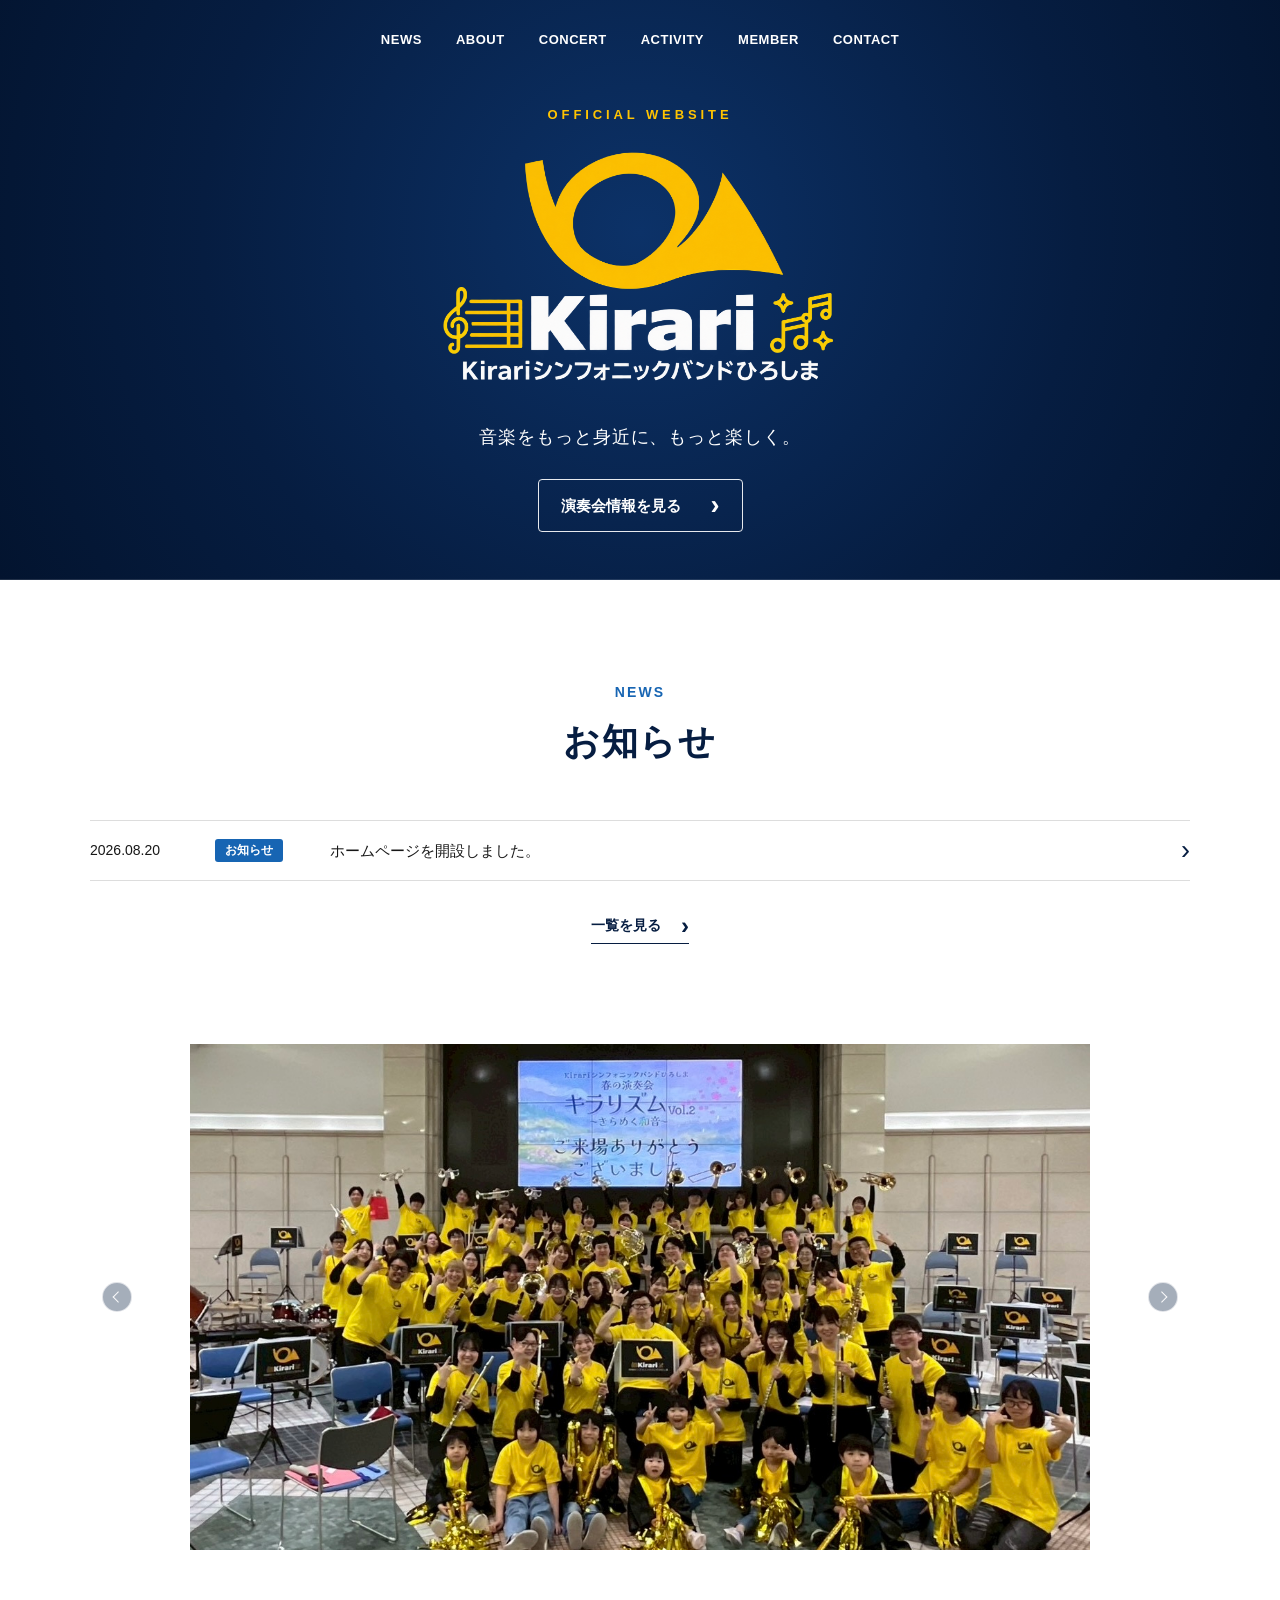
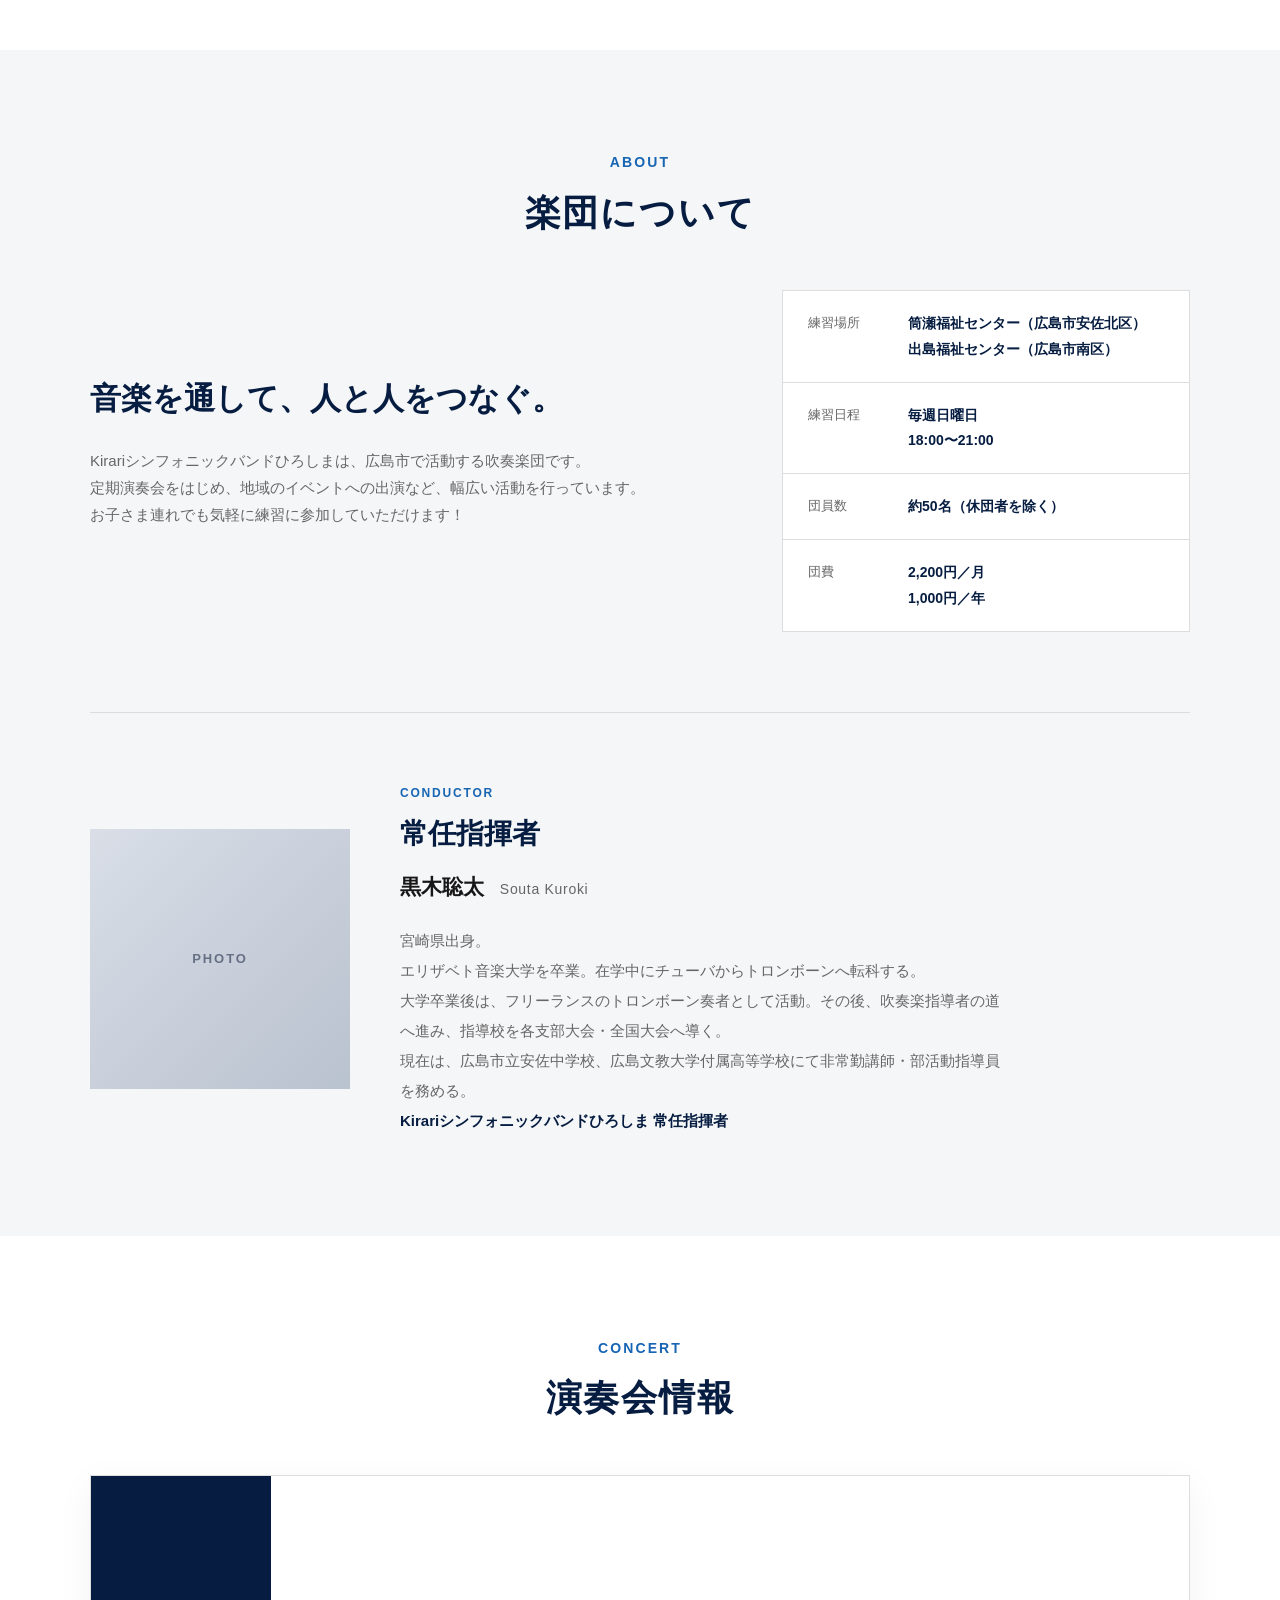
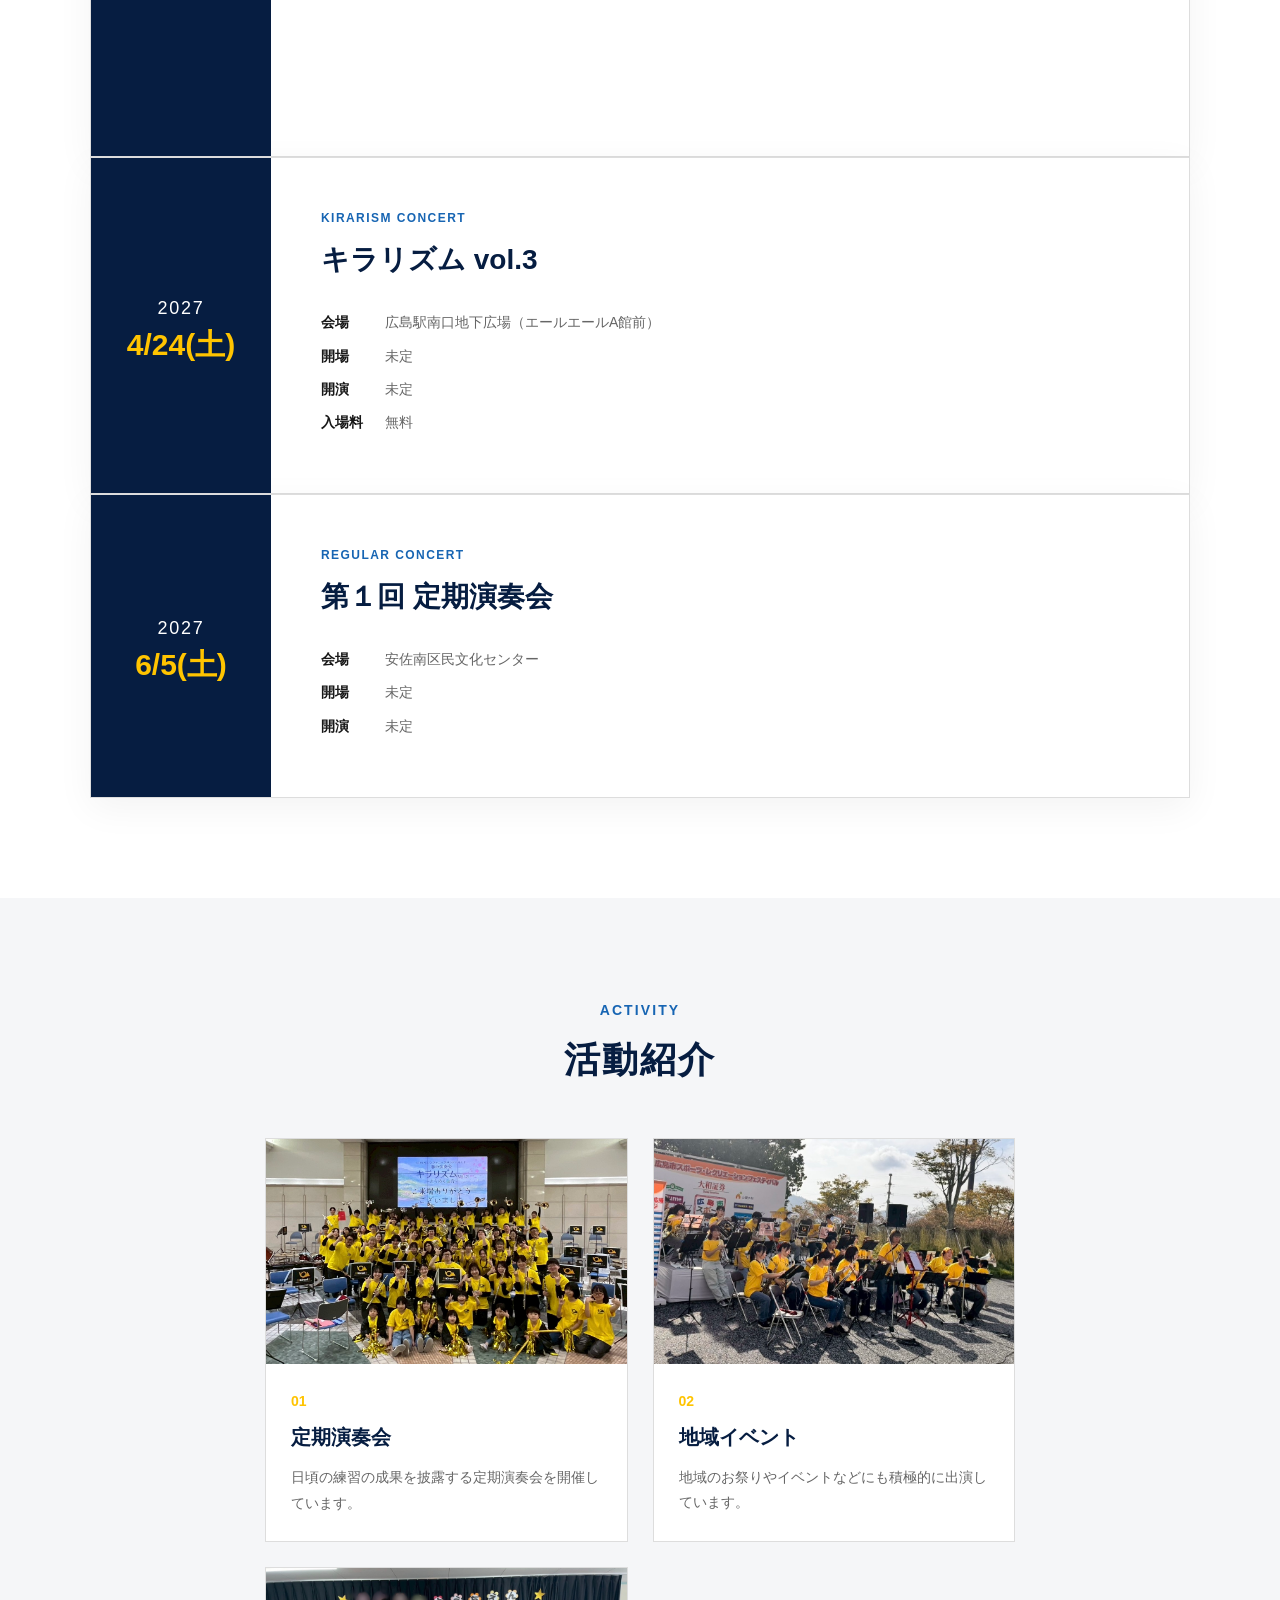
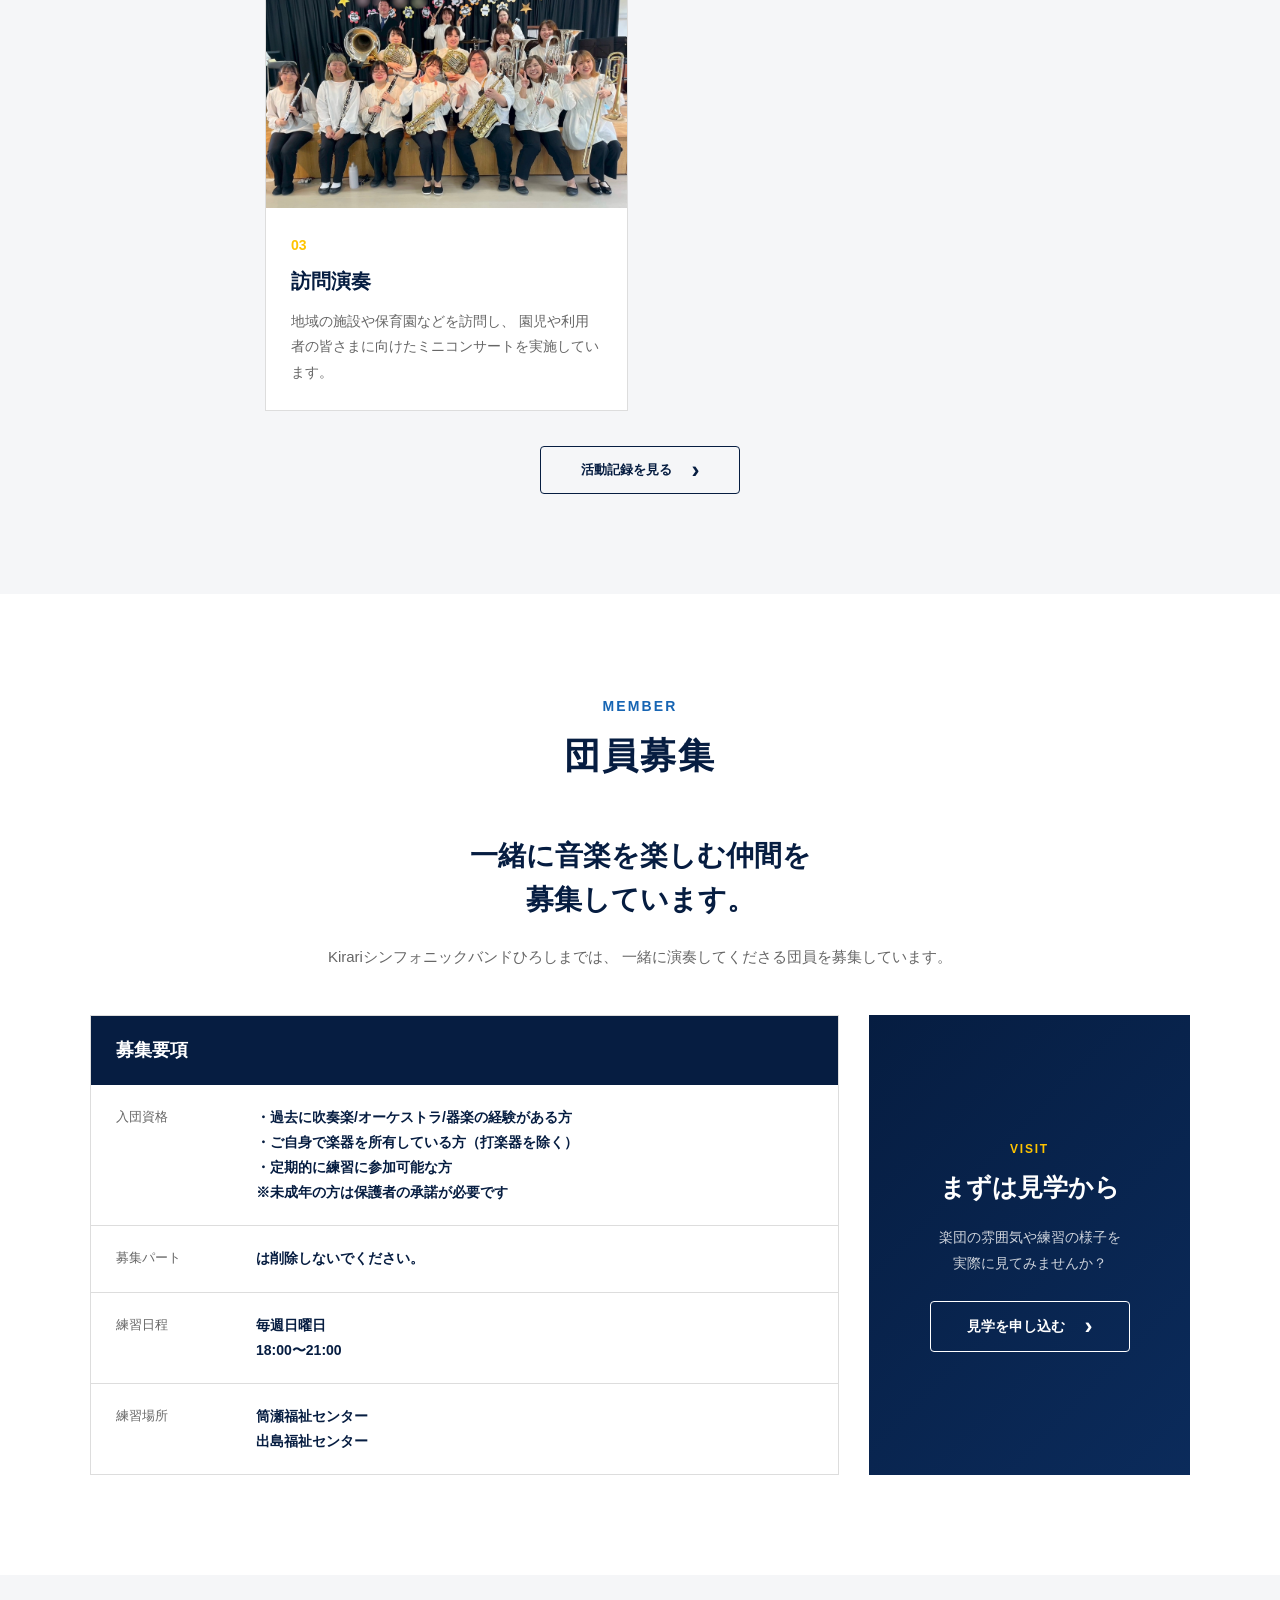
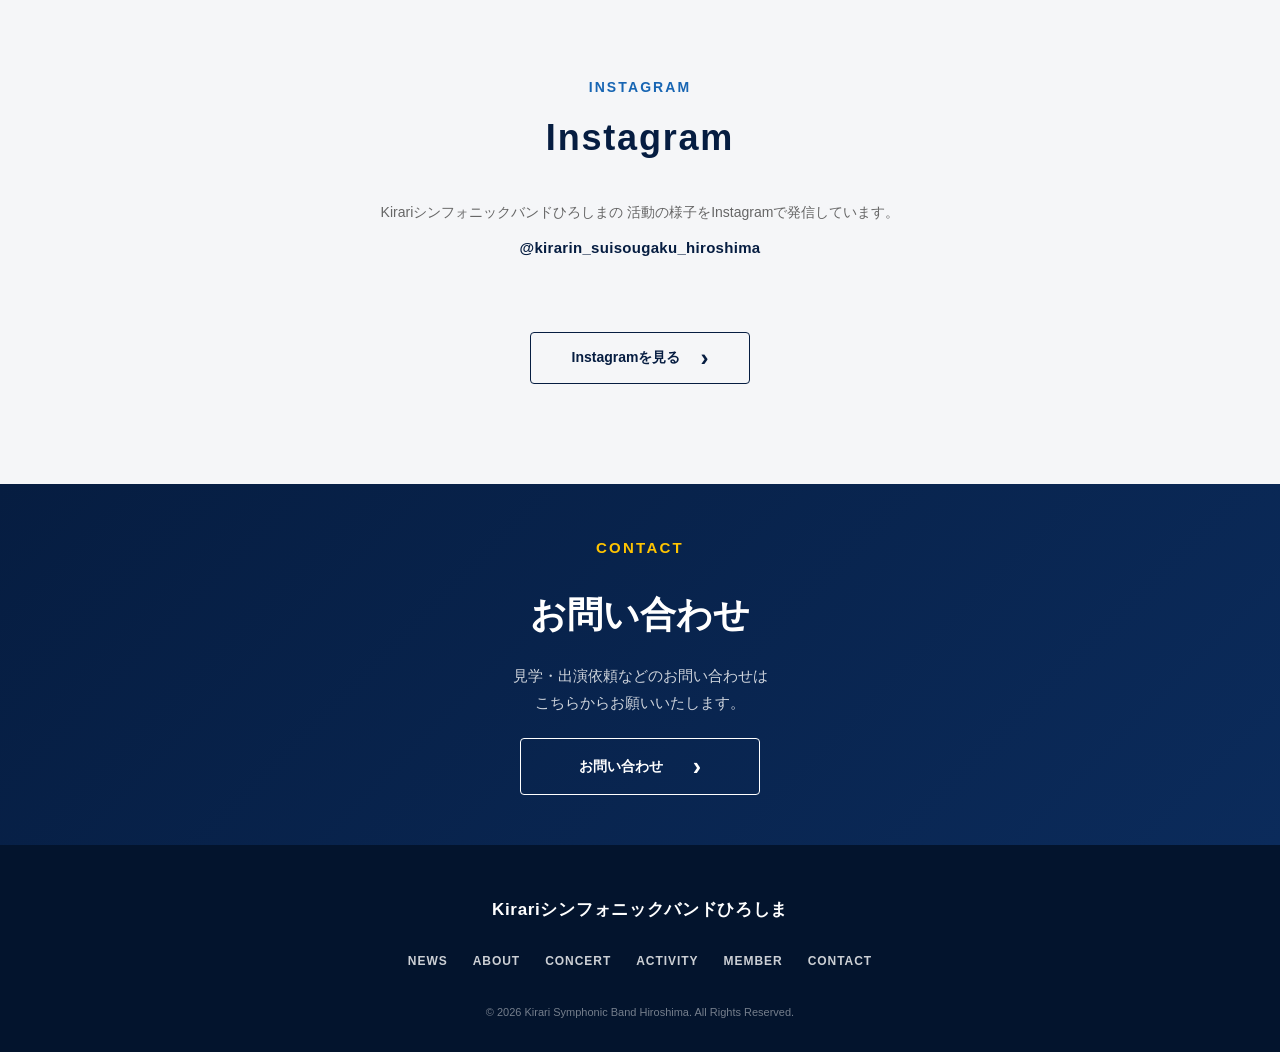
==== index.html @ 7a68dff9 "コメント対応" ====
<!DOCTYPE html>
<html lang="ja">

<head>
  <meta charset="UTF-8">
  <meta name="viewport" content="width=device-width, initial-scale=1.0">

  <meta name="description" content="Kirariシンフォニックバンドひろしまの公式ホームページ。演奏会情報、活動予定、団員募集などをご案内しています。">

  <meta name="keywords" content="Kirari,シンフォニックバンド,広島,吹奏楽,吹奏楽団">

  <title>Kirariシンフォニックバンドひろしま | Official Website</title>

  <link rel="stylesheet" href="css/common.css">
</head>

<body>

  <!-- ==================== HEADER ==================== -->

  <header class="site-header top-header">

    <div class="container header-inner">

      <a class="site-name" href="index.html">
        <img src="images/ui/kirari_logo_header.png" alt="Kirariシンフォニックバンドひろしま">
      </a>

      <button class="menu-button" aria-label="メニューを開く" aria-expanded="false" type="button">
        <span></span>
        <span></span>
        <span></span>
      </button>

      <nav class="global-nav">

        <a href="#news">NEWS</a>
        <a href="#about">ABOUT</a>
        <a href="#concert">CONCERT</a>
        <a href="#activity">ACTIVITY</a>
        <a href="#member">MEMBER</a>
        <a href="#contact">CONTACT</a>

      </nav>

    </div>

  </header>


  <main>

    <!-- ==================== HERO ==================== -->

    <section class="hero">

      <div class="hero-inner">

        <p class="hero-kicker">
          OFFICIAL WEBSITE
        </p>

        <h1 class="visually-hidden">
          Kirariシンフォニックバンドひろしま
        </h1>

        <img src="images/ui/kirari_logo_top.png" alt="Kirariシンフォニックバンドひろしま" class="hero-logo">

        <p class="hero-copy">
          音楽をもっと身近に、もっと楽しく。
        </p>

        <a class="hero-button" href="#concert">

          <span>
            演奏会情報を見る
          </span>

          <span class="arrow">
            ›
          </span>

        </a>

      </div>

    </section>


    <!-- ==================== NEWS ==================== -->

    <section id="news" class="section news-section">

      <div class="container">

        <div class="section-heading">

          <p class="eyebrow">
            NEWS
          </p>

          <h2>
            お知らせ
          </h2>

        </div>


        <div id="news-list" class="news-list">
          <!-- /news/ 内のファイルをJavaScriptで読み込みます -->
        </div>


        <div class="more-link-wrapper">

          <a href="news/index.html" class="more-link">

            一覧を見る

            <span>
              ›
            </span>

          </a>

        </div>

      </div>

    </section>


    <!-- ==================== SLIDESHOW ==================== -->

    <div class="slideshow" id="slideshow">

      <div class="container">

        <div class="slideshow-container">

          <button type="button" class="slideshow-button slideshow-prev" aria-label="前の写真">
            ‹
          </button>


          <div class="slideshow-image-wrapper">

            <img id="slideshow-image" src="" alt="Kirariシンフォニックバンドひろしまの活動写真">

            <div id="slideshow-placeholder" class="slideshow-placeholder">
              PHOTO
            </div>

          </div>


          <button type="button" class="slideshow-button slideshow-next" aria-label="次の写真">
            ›
          </button>

        </div>

      </div>

    </div>


    <!-- ==================== ABOUT ==================== -->

    <section id="about" class="section about-section">

      <div class="container">

        <div class="section-heading">

          <p class="eyebrow">
            ABOUT
          </p>

          <h2>
            楽団について
          </h2>

        </div>


        <div class="about-grid">

          <div class="about-text">

            <h3>
              音楽を通して、人と人をつなぐ。
            </h3>

            <p>
              Kirariシンフォニックバンドひろしまは、広島市で活動する吹奏楽団です。<br>
              定期演奏会をはじめ、地域のイベントへの出演など、幅広い活動を行っています。<br>
              お子さま連れでも気軽に練習に参加していただけます！
            </p>

          </div>


          <div class="about-info">

            <div class="info-row">

              <span>
                練習場所
              </span>

              <strong>
                筒瀬福祉センター（広島市安佐北区）<br>
                出島福祉センター（広島市南区）
              </strong>

            </div>


            <div class="info-row">

              <span>
                練習日程
              </span>

              <strong>
                毎週日曜日<br>
                18:00〜21:00
              </strong>

            </div>


            <div class="info-row">

              <span>
                団員数
              </span>

              <strong>
                約50名（休団者を除く）
              </strong>

            </div>


            <div class="info-row">

              <span>
                団費
              </span>

              <strong>
                2,200円／月<br>
                1,000円／年
              </strong>

            </div>

          </div>

        </div>


        <!-- ==================== CONDUCTOR ==================== -->

        <div class="conductor">

          <div class="conductor-photo">

            <!--
              今後、ここに常任指揮者の写真を入れる場合：

              <img src="images/ui/conductor.jpg" alt="常任指揮者 ○○○○">
            -->

            <span>
              PHOTO
            </span>

          </div>


          <div class="conductor-content">

            <p class="conductor-label">
              CONDUCTOR
            </p>

            <h3>
              常任指揮者
            </h3>

            <h4>
              黒木聡太
              <span class="conductor-name-en">Souta Kuroki</span>
            </h4>

            <p>
              宮崎県出身。<br>
              エリザベト音楽大学を卒業。在学中にチューバからトロンボーンへ転科する。<br>
              大学卒業後は、フリーランスのトロンボーン奏者として活動。その後、吹奏楽指導者の道へ進み、指導校を各支部大会・全国大会へ導く。<br>
              現在は、広島市立安佐中学校、広島文教大学付属高等学校にて非常勤講師・部活動指導員を務める。<br>
              <strong>Kirariシンフォニックバンドひろしま 常任指揮者</strong>
            </p>

          </div>

        </div>

      </div>

    </section>


    <!-- ==================== CONCERT ==================== -->

    <section id="concert" class="section concert-section">

      <div class="container">

        <div class="section-heading">

          <p class="eyebrow">
            CONCERT
          </p>

          <h2>
            演奏会情報
          </h2>

        </div>

        <!-- 演奏会情報をJavaScriptで表示 -->
        <div id="concert-list"></div>

      </div>

    </section>


    <!-- ==================== ACTIVITY ==================== -->

    <section id="activity" class="section activity-section">

      <div class="container">

        <div class="section-heading">

          <p class="eyebrow">
            ACTIVITY
          </p>

          <h2>
            活動紹介
          </h2>

        </div>


        <div class="activity-grid">

          <article class="activity-card">

            <div class="activity-image">
              <img src="images/ui/regular_concert.jpg" alt="定期演奏会">
            </div>

            <div class="activity-content">

              <p class="activity-number">
                01
              </p>

              <h3>
                定期演奏会
              </h3>

              <p>
                日頃の練習の成果を披露する定期演奏会を開催しています。
              </p>

            </div>

          </article>


          <article class="activity-card">

            <div class="activity-image">
              <img src="images/ui/event.jpg" alt="地域イベント">
            </div>

            <div class="activity-content">

              <p class="activity-number">
                02
              </p>

              <h3>
                地域イベント
              </h3>

              <p>
                地域のお祭りやイベントなどにも積極的に出演しています。
              </p>

            </div>

          </article>


          <article class="activity-card">

            <div class="activity-image">
              <img src="images/ui/outreach_concert.jpg" alt="訪問演奏">
            </div>

            <div class="activity-content">

              <p class="activity-number">
                03
              </p>

              <h3>
                訪問演奏
              </h3>

              <p>
                地域の施設や保育園などを訪問し、
                園児や利用者の皆さまに向けたミニコンサートを実施しています。
              </p>

            </div>

          </article>

        </div>


        <div class="activity-more">

          <a href="activity/index.html" class="activity-button">
            活動記録を見る
            <span>›</span>
          </a>

        </div>

      </div>

    </section>


    <!-- ==================== MEMBER ==================== -->

    <section id="member" class="section member-section">

      <div class="container">

        <div class="section-heading">

          <p class="eyebrow">
            MEMBER
          </p>

          <h2>
            団員募集
          </h2>

        </div>


        <div class="member-intro">

          <h3>
            一緒に音楽を楽しむ仲間を<br>
            募集しています。
          </h3>

          <p>
            Kirariシンフォニックバンドひろしまでは、
            一緒に演奏してくださる団員を募集しています。
          </p>

        </div>


        <div class="member-grid">

          <div class="member-box">

            <h3>
              募集要項
            </h3>

            <div class="member-info-list">

              <div class="member-info-row">

                <span>
                  入団資格
                </span>

                <strong>
                  ・過去に吹奏楽/オーケストラ/器楽の経験がある方<br>
                  ・ご自身で楽器を所有している方（打楽器を除く）<br>
                  ・定期的に練習に参加可能な方<br>
                  ※未成年の方は保護者の承諾が必要です
                </strong>

              </div>


              <div class="member-info-row">

                <span>
                  募集パート
                </span>

                <strong id="member-parts">読み込み中・・・</strong>

              </div>


              <div class="member-info-row">

                <span>
                  練習日程
                </span>

                <strong>
                  毎週日曜日<br>
                  18:00〜21:00
                </strong>

              </div>


              <div class="member-info-row">

                <span>
                  練習場所
                </span>

                <strong>
                  筒瀬福祉センター<br>
                  出島福祉センター
                </strong>

              </div>

            </div>

          </div>


          <div class="member-visit">

            <p class="member-visit-label">
              VISIT
            </p>

            <h3>
              まずは見学から
            </h3>

            <p>
              楽団の雰囲気や練習の様子を<br>
              実際に見てみませんか？
            </p>

            <a href="https://docs.google.com/forms/d/e/1FAIpQLSeltY_AqlP8TlCWf9w2bvAyV-JpzHi0uaeZAroylUFgQzdvUA/viewform"
              class="member-button" target="_blank" rel="noopener noreferrer">
              見学を申し込む
              <span>›</span>
            </a>

          </div>

        </div>

      </div>

    </section>


    <!-- ==================== INSTAGRAM ==================== -->

    <section id="instagram" class="section instagram-section">

      <div class="container">

        <div class="section-heading">

          <p class="eyebrow">
            INSTAGRAM
          </p>

          <h2>
            Instagram
          </h2>

        </div>


        <div class="instagram-intro">

          <p>
            Kirariシンフォニックバンドひろしまの<br class="instagram-mobile-br">
            活動の様子をInstagramで発信しています。
          </p>

          <a href="https://www.instagram.com/kirarin_suisougaku_hiroshima/" class="instagram-account" target="_blank"
            rel="noopener noreferrer">
            @kirarin_suisougaku_hiroshima
          </a>

        </div>


        <div class="instagram-grid">

          <a href="https://www.instagram.com/kirarin_suisougaku_hiroshima/" class="instagram-item" target="_blank"
            rel="noopener noreferrer">
            <img src="images/instagram/instagram1.jpg" alt="Instagram投稿" loading="lazy">
          </a>


          <a href="https://www.instagram.com/kirarin_suisougaku_hiroshima/" class="instagram-item" target="_blank"
            rel="noopener noreferrer">
            <img src="images/instagram/instagram2.jpg" alt="Instagram投稿" loading="lazy">
          </a>


          <a href="https://www.instagram.com/kirarin_suisougaku_hiroshima/" class="instagram-item" target="_blank"
            rel="noopener noreferrer">
            <img src="images/instagram/instagram3.jpg" alt="Instagram投稿" loading="lazy">
          </a>


          <a href="https://www.instagram.com/kirarin_suisougaku_hiroshima/" class="instagram-item" target="_blank"
            rel="noopener noreferrer">
            <img src="images/instagram/instagram4.jpg" alt="Instagram投稿" loading="lazy">
          </a>


          <a href="https://www.instagram.com/kirarin_suisougaku_hiroshima/" class="instagram-item" target="_blank"
            rel="noopener noreferrer">
            <img src="images/instagram/instagram5.jpg" alt="Instagram投稿" loading="lazy">
          </a>


          <a href="https://www.instagram.com/kirarin_suisougaku_hiroshima/" class="instagram-item" target="_blank"
            rel="noopener noreferrer">
            <img src="images/instagram/instagram6.jpg" alt="Instagram投稿" loading="lazy">
          </a>

        </div>


        <div class="instagram-more">

          <a href="https://www.instagram.com/kirarin_suisougaku_hiroshima/" class="instagram-button" target="_blank"
            rel="noopener noreferrer">
            Instagramを見る
            <span>›</span>
          </a>

        </div>

      </div>

    </section>


    <!-- ==================== CONTACT ==================== -->

    <section id="contact" class="contact-section">

      <div class="container contact-inner">

        <p class="eyebrow">
          CONTACT
        </p>

        <h2>
          お問い合わせ
        </h2>

        <p>
          見学・出演依頼などのお問い合わせは<br>
          こちらからお願いいたします。
        </p>

        <a class="contact-button" href="mailto:kirari.symphonicband@gmail.com">
          お問い合わせ

          <span>
            ›
          </span>

        </a>

      </div>

    </section>

  </main>


  <!-- ==================== FOOTER ==================== -->

  <footer class="site-footer">

    <div class="container footer-inner">

      <div class="footer-logo">
        Kirariシンフォニックバンドひろしま
      </div>

      <div class="footer-nav">

        <a href="#news">
          NEWS
        </a>

        <a href="#about">
          ABOUT
        </a>

        <a href="#concert">
          CONCERT
        </a>

        <a href="#activity">
          ACTIVITY
        </a>

        <a href="#member">
          MEMBER
        </a>

        <a href="#contact">
          CONTACT
        </a>

      </div>

      <p class="copyright">
        &copy; 2026 Kirari Symphonic Band Hiroshima.
        All Rights Reserved.
      </p>

    </div>

  </footer>


  <!-- ==================== JAVASCRIPT ==================== -->

  <script src="js/common.js"></script>

</body>

</html>
---- css/common.css ----
/* ==================================================
   Kirariシンフォニックバンドひろしま
   Common CSS
================================================== */


/* ==================================================
   VARIABLES
================================================== */

:root {
  --navy: #061d41;
  --navy-light: #0b2b5b;
  --blue: #1765b3;
  --gold: #ffc400;

  --text: #171717;
  --text-light: #666666;

  --white: #ffffff;
  --gray: #f5f6f8;
  --border: #dddddd;

  --max-width: 1100px;
}


/* ==================================================
   RESET
================================================== */

* {
  box-sizing: border-box;
}

html {
  scroll-behavior: smooth;
}

body {
  margin: 0;

  color: var(--text);
  background: var(--white);

  font-family:
    -apple-system,
    BlinkMacSystemFont,
    "Hiragino Kaku Gothic ProN",
    "Hiragino Sans",
    "Yu Gothic",
    YuGothic,
    "Noto Sans JP",
    sans-serif;

  line-height: 1.8;
}

img {
  max-width: 100%;
  height: auto;
}

a {
  color: inherit;
  text-decoration: none;
}

button {
  font-family: inherit;
}

.container {
  width: min(calc(100% - 80px), var(--max-width));

  margin: 0 auto;
}


/* ==================================================
   ACCESSIBILITY
================================================== */

.visually-hidden {
  position: absolute;

  width: 1px;
  height: 1px;

  padding: 0;
  margin: -1px;

  overflow: hidden;

  clip: rect(0, 0, 0, 0);

  white-space: nowrap;

  border: 0;
}


/* ==================================================
   HEADER
================================================== */

.site-header {
  position: absolute;

  top: 0;
  left: 0;

  width: 100%;

  z-index: 100;

  color: var(--white);
}

.header-inner {
  min-height: 80px;

  display: flex;
  align-items: center;
  justify-content: space-between;

  gap: 40px;
}

.site-name img {
  display: block;

  width: 150px;
  height: auto;
}

.global-nav {
  display: flex;

  align-items: center;

  gap: 34px;
}

.global-nav a {
  position: relative;

  font-size: 13px;
  font-weight: 700;

  letter-spacing: .04em;

  transition: opacity .2s ease;
}

.global-nav a::after {
  content: "";

  position: absolute;

  left: 0;
  bottom: -7px;

  width: 0;
  height: 2px;

  background: var(--gold);

  transition: width .2s ease;
}

.global-nav a:hover::after {
  width: 100%;
}

.global-nav a:hover {
  opacity: .9;
}


/* ==================================================
   MOBILE MENU BUTTON
================================================== */

.menu-button {
  display: none;

  width: 42px;
  height: 42px;

  padding: 8px;

  border: 0;

  background: transparent;

  cursor: pointer;
}

.menu-button span {
  display: block;

  width: 100%;
  height: 3px;

  margin: 5px 0;

  background: var(--white);

  border-radius: 10px;
}


/* ==================================================
   HERO
================================================== */

.hero {
  min-height: 580px;

  display: flex;

  align-items: center;
  justify-content: center;

  position: relative;

  overflow: hidden;

  color: var(--white);

  background:
    radial-gradient(
      circle at 50% 40%,
      #0c3268 0%,
      var(--navy) 60%,
      #03142f 100%
    );
}

.hero::after {
  content: "";

  position: absolute;

  left: 0;
  bottom: 0;

  width: 100%;
  height: 1px;

  background: rgba(255, 255, 255, .12);
}

.hero-inner {
  width: min(calc(100% - 40px), 900px);

  margin: 55px auto 0;

  text-align: center;

  position: relative;

  z-index: 1;
}

.hero-kicker {
  margin: 0 0 16px;

  color: var(--gold);

  font-size: 13px;
  font-weight: 800;

  letter-spacing: .3em;
}

.hero-logo {
  display: block;

  width: min(75vw, 450px);

  height: auto;

  margin: 0 auto 25px;
}

.hero-copy {
  margin: 0 0 25px;

  font-size: 18px;
  font-weight: 400;

  letter-spacing: .05em;
}

.hero-button {
  display: inline-flex;

  align-items: center;
  justify-content: center;

  gap: 30px;

  min-width: 200px;

  padding: 12px 22px;

  border: 1px solid rgba(255, 255, 255, .9);

  border-radius: 4px;

  color: var(--white);

  font-size: 15px;
  font-weight: 700;

  transition:
    background .25s ease,
    color .25s ease,
    border-color .25s ease;
}

.hero-button .arrow {
  font-size: 27px;

  line-height: 1;
}

.hero-button:hover {
  background: var(--white);

  color: var(--navy);
}


/* ==================================================
   SECTION
================================================== */

.section {
  padding: 100px 0;
}

.section-heading {
  margin-bottom: 45px;

  text-align: center;
}

.eyebrow {
  margin: 0 0 5px;

  color: var(--blue);

  font-size: 14px;
  font-weight: 800;

  letter-spacing: .15em;
}

.section-heading h2 {
  margin: 0;

  color: var(--navy);

  font-size: 36px;
  font-weight: 800;

  letter-spacing: .05em;
}


/* ==================================================
   NEWS
================================================== */

.news-section {
  background: var(--white);
}

.news-list {
  border-top: 1px solid var(--border);
}

.news-item {
  display: grid;

  grid-template-columns:
    105px 95px 1fr 30px;

  align-items: center;

  gap: 20px;

  min-height: 60px;

  border-bottom: 1px solid var(--border);

  transition: background .2s ease;
}

.news-item:hover {
  background: #f8fafc;
}

.news-item time {
  font-size: 14px;

  color: var(--text);
}

.news-category {
  display: inline-block;

  width: fit-content;

  padding: 2px 10px;

  background: var(--blue);

  border-radius: 3px;

  color: var(--white);

  font-size: 12px;
  font-weight: 700;

  line-height: 1.6;
}

.news-title {
  font-size: 15px;

  font-weight: 500;
}

.news-arrow {
  color: var(--navy);

  font-size: 27px;

  line-height: 1;

  text-align: right;
}

.more-link-wrapper {
  margin-top: 30px;

  text-align: center;
}

.more-link {
  display: inline-flex;

  align-items: center;

  gap: 20px;

  padding-bottom: 5px;

  border-bottom: 1px solid var(--navy);

  color: var(--navy);

  font-size: 14px;
  font-weight: 700;
}

.more-link span {
  font-size: 24px;

  line-height: 1;
}


/* ==================================================
   ABOUT
================================================== */

.about-section {
  background: var(--gray);
}

.about-grid {
  display: grid;

  grid-template-columns:
    1.2fr .8fr;

  gap: 80px;

  align-items: center;
}

.about-text h3 {
  margin: 0 0 25px;

  color: var(--navy);

  font-size: 31px;

  line-height: 1.5;
}

.about-text p {
  margin: 0 0 18px;

  color: var(--text-light);

  font-size: 15px;
}

.about-info {
  background: var(--white);

  border: 1px solid var(--border);
}

.info-row {
  display: grid;

  grid-template-columns: 100px 1fr;

  align-items: start;

  padding: 20px 25px;

  border-bottom: 1px solid var(--border);
}

.info-row:last-child {
  border-bottom: 0;
}

.info-row span {
  color: var(--text-light);

  font-size: 13px;
}

.info-row strong {
  color: var(--navy);

  font-size: 14px;

  line-height: 1.8;
}


/* ==================================================
   CONDUCTOR
================================================== */

.conductor {
  display: grid;

  grid-template-columns: 260px 1fr;

  gap: 50px;

  align-items: center;

  margin-top: 80px;

  padding-top: 70px;

  border-top: 1px solid var(--border);
}

.conductor-photo {
  aspect-ratio: 1 / 1;

  display: flex;

  align-items: center;
  justify-content: center;

  overflow: hidden;

  background:
    linear-gradient(
      135deg,
      #d9dee7,
      #b9c2cf
    );

  color: #667085;

  font-size: 13px;
  font-weight: 700;

  letter-spacing: .15em;
}

.conductor-photo img {
  width: 100%;
  height: 100%;

  object-fit: cover;
}

.conductor-content {
  max-width: 600px;
}

.conductor-label {
  margin: 0 0 5px;

  color: var(--blue);

  font-size: 12px;
  font-weight: 800;

  letter-spacing: .15em;
}

.conductor-content h3 {
  margin: 0 0 8px;

  color: var(--navy);

  font-size: 28px;
}

.conductor-content h4 {
  margin: 0 0 20px;

  color: var(--text);

  font-size: 21px;
}

.conductor-name-en {
  margin-left: 10px;

  color: var(--text-light);

  font-size: 14px;
  font-weight: 500;

  letter-spacing: .05em;
}

.conductor-content > p:last-child {
  margin: 0;

  color: var(--text-light);

  font-size: 15px;

  line-height: 2;
}

.conductor-content > p:last-child strong {
  color: var(--navy);

  font-weight: 700;
}


/* ==================================================
   CONCERT
================================================== */

.concert-section {
  background: var(--white);
}

.concert-card {
  display: grid;

  grid-template-columns: 180px 1fr;

  border: 1px solid var(--border);

  background: var(--white);

  box-shadow: 0 10px 35px rgba(0, 0, 0, .05);
}

.concert-date {
  display: flex;

  flex-direction: column;

  align-items: center;
  justify-content: center;

  min-height: 280px;

  background: var(--navy);

  color: var(--white);

  text-align: center;
}

.concert-date span {
  font-size: 18px;

  letter-spacing: .1em;
}

.concert-date strong {
  margin-top: 5px;

  color: var(--gold);

  font-size: 30px;

  line-height: 1;
}

.concert-content {
  padding: 50px;
}

.concert-label {
  margin: 0 0 5px;

  color: var(--blue);

  font-size: 12px;
  font-weight: 800;

  letter-spacing: .12em;
}

.concert-content h3 {
  margin: 0 0 25px;

  color: var(--navy);

  font-size: 28px;
}

.concert-details p {
  margin: 8px 0;

  color: var(--text-light);

  font-size: 14px;
}

.concert-details span {
  display: inline-block;

  width: 60px;

  color: var(--text);

  font-weight: 700;
}

.detail-space {
  margin-left: 30px;
}

.text-link {
  display: inline-flex;

  align-items: center;

  gap: 15px;

  margin-top: 20px;

  padding-bottom: 4px;

  border-bottom: 1px solid var(--navy);

  color: var(--navy);

  font-size: 14px;

  font-weight: 700;
}

.text-link span {
  font-size: 24px;
}


/* ==================================================
   ACTIVITY
================================================== */

.activity-section {
  background: var(--gray);
}

.activity-grid {
  display: grid;

  grid-template-columns:
    repeat(2, 1fr);

  gap: 25px;

  max-width: 750px;

  margin: 0 auto;
}

.activity-card {
  overflow: hidden;

  background: var(--white);

  border: 1px solid var(--border);
}

.activity-image {
  aspect-ratio: 16 / 10;

  display: flex;

  align-items: center;
  justify-content: center;

  background:
    linear-gradient(
      135deg,
      #d9dee7,
      #b9c2cf
    );

  color: #667085;

  font-size: 13px;
  font-weight: 700;

  letter-spacing: .15em;
}

.activity-content {
  padding: 25px;
}

.activity-number {
  margin: 0 0 5px;

  color: var(--gold);

  font-size: 14px;
  font-weight: 800;
}

.activity-content h3 {
  margin: 0 0 10px;

  color: var(--navy);

  font-size: 20px;
}

.activity-content p:last-child {
  margin: 0;

  color: var(--text-light);

  font-size: 14px;
}


/* ==================================================
   MEMBER
================================================== */

.member-section {
  background: var(--white);
}

.member-intro {
  max-width: 700px;

  margin: 0 auto 45px;

  text-align: center;
}

.member-intro h3 {
  margin: 0 0 20px;

  color: var(--navy);

  font-size: 28px;

  line-height: 1.6;
}

.member-intro p {
  margin: 0;

  color: var(--text-light);

  font-size: 15px;
}

.member-grid {
  display: grid;

  grid-template-columns:
    1.4fr .6fr;

  gap: 30px;

  align-items: stretch;
}

.member-box {
  border: 1px solid var(--border);

  background: var(--white);
}

.member-box > h3 {
  margin: 0;

  padding: 18px 25px;

  background: var(--navy);

  color: var(--white);

  font-size: 18px;
}

.member-info-row {
  display: grid;

  grid-template-columns: 120px 1fr;

  align-items: start;

  gap: 20px;

  padding: 20px 25px;

  border-bottom: 1px solid var(--border);
}

.member-info-row:last-child {
  border-bottom: 0;
}

.member-info-row span {
  color: var(--text-light);

  font-size: 13px;
}

.member-info-row strong {
  color: var(--navy);

  font-size: 14px;

  line-height: 1.8;
}

.member-visit {
  display: flex;

  flex-direction: column;

  align-items: center;
  justify-content: center;

  padding: 40px 30px;

  background:
    linear-gradient(
      135deg,
      var(--navy),
      var(--navy-light)
    );

  color: var(--white);

  text-align: center;
}

.member-visit-label {
  margin: 0 0 5px;

  color: var(--gold);

  font-size: 12px;
  font-weight: 800;

  letter-spacing: .15em;
}

.member-visit h3 {
  margin: 0 0 15px;

  font-size: 25px;
}

.member-visit > p:not(.member-visit-label) {
  margin: 0 0 25px;

  color: rgba(255, 255, 255, .8);

  font-size: 14px;
}

.member-button {
  display: inline-flex;

  align-items: center;
  justify-content: center;

  gap: 20px;

  min-width: 200px;

  padding: 12px 20px;

  border: 1px solid var(--white);

  border-radius: 4px;

  color: var(--white);

  font-size: 14px;
  font-weight: 700;

  transition:
    background .25s ease,
    color .25s ease;
}

.member-button span {
  font-size: 24px;

  line-height: 1;
}

.member-button:hover {
  background: var(--white);

  color: var(--navy);
}


/* ==================================================
   CONTACT
================================================== */

.contact-section {
  padding: 50px 0;

  background:
    linear-gradient(
      135deg,
      var(--navy),
      var(--navy-light)
    );

  color: var(--white);

  text-align: center;
}

.contact-inner .eyebrow {
  color: var(--gold);
}

.contact-inner h2 {
  margin: 0 0 15px;

  font-size: 36px;
}

.contact-inner > p {
  margin: 0 0 22px;

  color: rgba(255, 255, 255, .8);

  font-size: 15px;
}

.contact-button {
  display: inline-flex;

  align-items: center;
  justify-content: center;

  gap: 30px;

  min-width: 240px;

  padding: 5px 25px;

  border: 1px solid var(--white);

  border-radius: 4px;

  color: var(--white);

  font-size: 14px;
  font-weight: 700;

  transition:
    background .25s ease,
    color .25s ease;
}

.contact-button span {
  font-size: 25px;
}

.contact-button:hover {
  background: var(--white);

  color: var(--navy);
}


/* ==================================================
   FOOTER
================================================== */

.site-footer {
  padding: 50px 0 30px;

  background: #03142d;

  color: var(--white);
}

.footer-inner {
  text-align: center;
}

.footer-logo {
  margin-bottom: 25px;

  font-size: 17px;
  font-weight: 700;

  letter-spacing: .04em;
}

.footer-nav {
  display: flex;

  justify-content: center;

  gap: 25px;

  margin-bottom: 30px;
}

.footer-nav a {
  font-size: 12px;

  font-weight: 700;

  letter-spacing: .08em;

  opacity: .8;
}

.footer-nav a:hover {
  opacity: 1;
}

.copyright {
  margin: 0;

  color: rgba(255, 255, 255, .45);

  font-size: 11px;
}


/* ==================================================
   TABLET
================================================== */

@media (max-width: 900px) {

  .container {
    width: min(calc(100% - 50px), var(--max-width));
  }

  .global-nav {
    gap: 18px;
  }

  .about-grid {
    gap: 40px;
  }

  .member-grid {
    grid-template-columns: 1fr;
  }

}


/* ==================================================
   MOBILE
================================================== */

@media (max-width: 700px) {

  .container {
    width: calc(100% - 32px);
  }


  /* ====================
     HEADER
  ==================== */

  .header-inner {
    min-height: 65px;
  }

  /*
    スマホヘッダーのロゴ
    90px → 150pxに変更
  */

  .site-name {
    display: block;

    width: 150px;

    max-width: 150px;
  }

  .site-name img {
    display: block;

    width: 150px;

    height: auto;
  }

  .menu-button {
    display: block;
  }

  .global-nav {
    position: absolute;

    top: 65px;

    left: 0;

    width: 100%;

    display: none;

    flex-direction: column;

    gap: 0;

    padding: 10px 20px 20px;

    background: var(--navy);

    border-top: 1px solid rgba(255, 255, 255, .15);
  }

  .global-nav.is-open {
    display: flex;
  }

  .global-nav a {
    padding: 13px 0;

    border-bottom: 1px solid rgba(255, 255, 255, .12);

    font-size: 13px;
  }


  /*
    TOPページはロゴがないため
    ☰を右端に配置
  */

  .top-header .header-inner {
    justify-content: flex-end;
  }


  /* ====================
     HERO
  ==================== */

  .hero {
    min-height: 350px;
  }

  .hero-inner {
    width: calc(100% - 32px);

    margin-top: 0px;
  }

  .hero-kicker {
    margin-bottom: 8px;

    font-size: 9px;

    letter-spacing: .25em;
  }

  .hero-logo {
    width: min(74vw, 280px);

    margin-bottom: 14px;
  }

  .hero-copy {
    margin: 0 0 15px;

    font-size: 13px;

    letter-spacing: .03em;
  }

  .hero-button {
    min-width: 150px;

    padding: 9px 5px;

    gap: 18px;

    font-size: 12px;
  }

  .hero-button .arrow {
    font-size: 23px;
  }


  /* ====================
     SECTION
  ==================== */

  .section {
    padding: 70px 0;
  }

  .section-heading {
    margin-bottom: 32px;
  }

  .section-heading h2 {
    font-size: 28px;
  }

  .eyebrow {
    font-size: 12px;
  }


  /* ====================
     NEWS
  ==================== */

  .news-item {
    grid-template-columns:
      90px 75px 1fr 20px;

    gap: 8px;

    min-height: 65px;
  }

  .news-item time {
    font-size: 11px;
  }

  .news-category {
    padding: 2px 6px;

    font-size: 10px;
  }

  .news-title {
    font-size: 12px;
  }

  .news-arrow {
    font-size: 20px;
  }


  /* ====================
     ABOUT
  ==================== */

  .about-grid {
    grid-template-columns: 1fr;

    gap: 35px;
  }

  .about-text h3 {
    font-size: 25px;
  }

  .info-row {
    grid-template-columns: 90px 1fr;

    padding: 17px 18px;
  }

  .info-row span {
    font-size: 12px;
  }

  .info-row strong {
    font-size: 13px;

    line-height: 1.7;
  }


  /* ====================
     CONDUCTOR
  ==================== */

  .conductor {
    grid-template-columns: 1fr;

    gap: 25px;

    margin-top: 55px;

    padding-top: 50px;
  }

  .conductor-photo {
    width: min(65vw, 250px);

    margin: 0 auto;
  }

  .conductor-content {
    text-align: center;
  }

  .conductor-content h3 {
    font-size: 24px;
  }

  .conductor-content h4 {
    font-size: 19px;
  }

  .conductor-name-en {
    display: block;

    margin: 3px 0 0;

    font-size: 13px;
  }

  .conductor-content > p:last-child {
    font-size: 13px;

    line-height: 1.9;

    text-align: left;
  }


  /* ====================
     CONCERT
  ==================== */

  .concert-card {
    grid-template-columns: 1fr;
  }

  .concert-date {
    min-height: 110px;
  }

  .concert-date strong {
    font-size: 30px;
  }

  .concert-content {
    padding: 30px 25px;
  }

  .concert-content h3 {
    font-size: 23px;
  }


  /* ====================
     ACTIVITY
  ==================== */

  .activity-grid {
    grid-template-columns: 1fr;

    gap: 20px;

    max-width: none;
  }


  /* ====================
     MEMBER
  ==================== */

  .member-intro {
    margin-bottom: 30px;
  }

  .member-intro h3 {
    font-size: 23px;
  }

  .member-intro p {
    font-size: 13px;
  }

  .member-grid {
    grid-template-columns: 1fr;

    gap: 20px;
  }

  .member-info-row {
    grid-template-columns: 90px 1fr;

    gap: 12px;

    padding: 17px 18px;
  }

  .member-info-row span {
    font-size: 12px;
  }

  .member-info-row strong {
    font-size: 13px;

    line-height: 1.7;
  }

  .member-box > h3 {
    padding: 15px 18px;

    font-size: 17px;
  }

  .member-visit {
    padding: 35px 25px;
  }

  .member-visit h3 {
    font-size: 23px;
  }

  .member-visit > p:not(.member-visit-label) {
    font-size: 13px;
  }

  .member-button {
    min-width: 200px;

    padding: 11px 18px;

    font-size: 13px;
  }


  /* ====================
     CONTACT
  ==================== */

  .contact-section {
    padding: 45px 0;
  }

  .contact-inner h2 {
    margin-bottom: 12px;

    font-size: 28px;
  }

  .contact-inner > p {
    margin-bottom: 20px;

    font-size: 13px;
  }

  .contact-button {
    min-width: 220px;

    padding: 5px 18px;

    gap: 25px;

    font-size: 13px;
  }


  /* ====================
     FOOTER
  ==================== */

  .footer-nav {
    flex-wrap: wrap;

    gap: 15px 20px;
  }


  /* ====================
     INSTAGRAM
  ==================== */

  .instagram-intro {
    margin-top: -10px;

    margin-bottom: 25px;
  }

  .instagram-intro p {
    font-size: 13px;

    line-height: 1.8;
  }

  .instagram-mobile-br {
    display: block;
  }

  .instagram-account {
    font-size: 13px;
  }

  .instagram-grid {
    grid-template-columns:
      repeat(2, 1fr);

    gap: 8px;
  }

  .instagram-more {
    margin-top: 25px;
  }

  .instagram-button {
    min-width: 200px;

    padding: 11px 18px;

    font-size: 13px;
  }


  /* ====================
     SLIDESHOW
  ==================== */

  .slideshow {
    margin-bottom: 70px;
  }

  .slideshow-button {
    width: 24px;
    height: 24px;

    border-color: rgba(255, 255, 255, .55);

    background: rgba(6, 29, 65, .38);

    opacity: .78;
  }

  .slideshow-button::before {
    width: 6px;
    height: 6px;

    border-width: 1.3px;
  }

  .slideshow-prev {
    left: 7px;
  }

  .slideshow-next {
    right: 7px;
  }

  .slideshow-button:active {
    background: rgba(6, 29, 65, .72);

    transform:
      translateY(-50%) scale(.94);
  }

}


/* ==================================================
   SMALL MOBILE
================================================== */

@media (max-width: 400px) {

  /*
    ロゴは150pxを維持
  */

  .site-name {
    display: block;

    width: 150px;

    max-width: 150px;
  }

  .site-name img {
    display: block;

    width: 150px;

    height: auto;
  }

  .hero {
    min-height: 440px;
  }

  .hero-logo {
    width: 78vw;
  }

  .hero-copy {
    font-size: 12px;
  }

  .news-item {
    grid-template-columns:
      82px 65px 1fr 15px;

    gap: 5px;
  }

  .news-title {
    font-size: 11px;
  }

  .news-category {
    font-size: 9px;
  }


  /* ====================
     SMALL MOBILE
     SLIDESHOW
  ==================== */

  .slideshow-button {
    width: 22px;
    height: 22px;
  }

  .slideshow-button::before {
    width: 5px;
    height: 5px;
  }

  .slideshow-prev {
    left: 6px;
  }

  .slideshow-next {
    right: 6px;
  }

}


/* ==================================================
   INSTAGRAM
================================================== */

.instagram-section {
  background: var(--gray);
}

.instagram-intro {
  margin: -15px auto 35px;

  text-align: center;
}

.instagram-intro p {
  margin: 0 0 8px;

  color: var(--text-light);

  font-size: 14px;
}

.instagram-account {
  color: var(--navy);

  font-size: 15px;

  font-weight: 700;

  letter-spacing: .02em;

  transition: opacity .2s ease;
}

.instagram-account:hover {
  opacity: .65;
}

.instagram-mobile-br {
  display: none;
}


/* ====================
   INSTAGRAM GRID
==================== */

.instagram-grid {
  display: grid;

  grid-template-columns:
    repeat(3, 1fr);

  gap: 15px;

  max-width: 800px;

  margin: 0 auto;
}

.instagram-item {
  position: relative;

  display: block;

  aspect-ratio: 1 / 1;

  overflow: hidden;

  background: #e5e8ed;

  border: 1px solid var(--border);
}

.instagram-item img {
  display: block;

  width: 100%;
  height: 100%;

  object-fit: cover;

  transition:
    transform .35s ease,
    opacity .35s ease;
}

.instagram-item:hover img {
  transform: scale(1.04);

  opacity: .85;
}


/* ====================
   INSTAGRAM MORE
==================== */

.instagram-more {
  margin-top: 35px;

  text-align: center;
}

.instagram-button {
  display: inline-flex;

  align-items: center;
  justify-content: center;

  gap: 20px;

  min-width: 220px;

  padding: 12px 22px;

  border: 1px solid var(--navy);

  border-radius: 4px;

  color: var(--navy);

  font-size: 14px;

  font-weight: 700;

  transition:
    background .25s ease,
    color .25s ease;
}

.instagram-button span {
  font-size: 24px;

  line-height: 1;
}

.instagram-button:hover {
  background: var(--navy);

  color: var(--white);
}


/* ==================================================
   ACTIVITY MORE
================================================== */

.activity-more {
  margin-top: 35px;

  text-align: center;
}

.activity-button {
  display: inline-flex;

  align-items: center;
  justify-content: center;

  gap: 20px;

  min-width: 200px;

  padding: 11px 18px;

  border: 1px solid var(--navy);

  border-radius: 4px;

  background: transparent;

  color: var(--navy);

  font-size: 13px;

  font-weight: 700;

  transition:
    background .25s ease,
    color .25s ease;
}

.activity-button span {
  font-size: 24px;

  line-height: 1;
}

.activity-button:hover {
  background: var(--navy);

  color: var(--white);
}


/* ==================================================
   SLIDESHOW
================================================== */

.slideshow {
  margin: 0 0 100px;

  background: var(--white);
}

.slideshow-container {
  position: relative;

  display: flex;

  align-items: center;
  justify-content: center;

  width: 100%;
}

.slideshow-image-wrapper {
  position: relative;

  width: 100%;

  max-width: 900px;

  overflow: hidden;

  background: #e5e8ed;
}

.slideshow-image-wrapper img {
  display: block;

  width: 100%;
  height: auto;

  aspect-ratio: 16 / 9;

  object-fit: cover;
}

.slideshow-placeholder {
  aspect-ratio: 16 / 9;

  display: flex;

  align-items: center;
  justify-content: center;

  background:
    linear-gradient(
      135deg,
      #d9dee7,
      #b9c2cf
    );

  color: #667085;

  font-size: 13px;

  font-weight: 700;

  letter-spacing: .15em;
}


/* ==================================================
   SLIDESHOW BUTTON
================================================== */

.slideshow-button {
  position: absolute;

  top: 50%;

  z-index: 2;

  width: 30px;
  height: 30px;

  padding: 0;

  display: flex;

  align-items: center;
  justify-content: center;

  border: 1px solid rgba(255, 255, 255, .65);

  border-radius: 50%;

  background: rgba(6, 29, 65, .42);

  color: transparent;

  cursor: pointer;

  opacity: .85;

  transform: translateY(-50%);

  transition:
    background .2s ease,
    border-color .2s ease,
    opacity .2s ease,
    transform .2s ease;
}


/* ==================================================
   CSS ARROW
================================================== */

.slideshow-button::before {
  content: "";

  position: absolute;

  top: 50%;
  left: 50%;

  width: 7px;
  height: 7px;

  border-top: 1.5px solid var(--white);
  border-right: 1.5px solid var(--white);

  transform-origin: center;

  opacity: .95;
}


/* 左矢印 */

.slideshow-prev::before {
  transform:
    translate(-35%, -50%) rotate(-135deg);
}


/* 右矢印 */

.slideshow-next::before {
  transform:
    translate(-65%, -50%) rotate(45deg);
}


/* ==================================================
   BUTTON POSITION
================================================== */

.slideshow-prev {
  left: 12px;
}

.slideshow-next {
  right: 12px;
}


/* ==================================================
   BUTTON HOVER
================================================== */

.slideshow-button:hover {
  background: rgba(6, 29, 65, .72);

  border-color: rgba(255, 255, 255, .9);

  opacity: 1;

  transform:
    translateY(-50%) scale(1.08);
}


/* ==================================================
   DISABLED
================================================== */

.slideshow-button:disabled {
  opacity: .2;

  cursor: default;

  pointer-events: none;
}


/* ==================================================
   SLIDESHOW IMAGE ANIMATION
================================================== */

#slideshow-image {
  opacity: 1;

  transform: scale(1);

  transition:
    opacity .6s ease,
    transform .8s ease;
}

#slideshow-image.is-changing {
  opacity: 0;

  transform: scale(1.03);
}


/* ==================================================
   TOP HEADER
================================================== */

/*
  TOPページはヘッダーのロゴを表示しない
*/

.top-header .site-name {
  display: none;
}


/*
  PC版TOPはナビゲーションを中央配置
*/

@media (min-width: 701px) {

  .top-header .header-inner {
    justify-content: center;
  }

}


/*
  スマホ版TOPは☰を右端に配置
*/

@media (max-width: 700px) {

  .top-header .header-inner {
    justify-content: flex-end;
  }

}
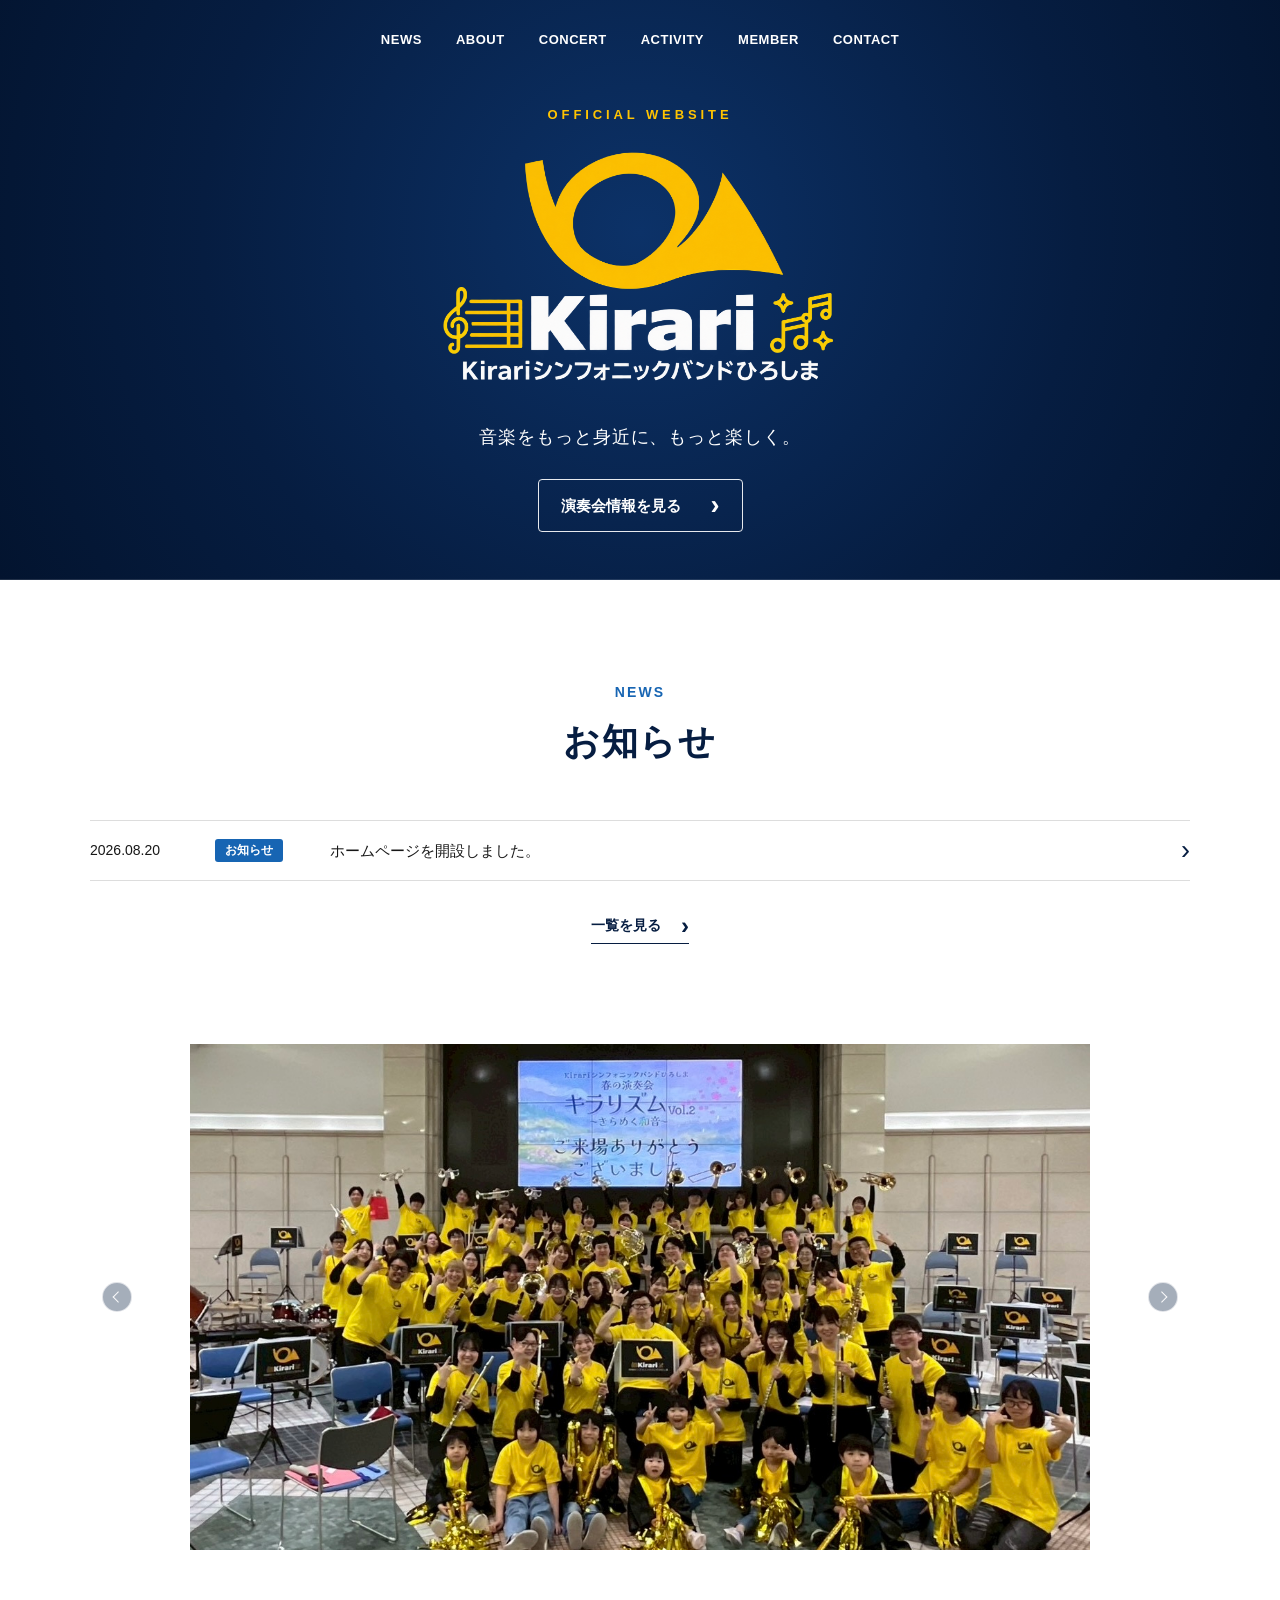
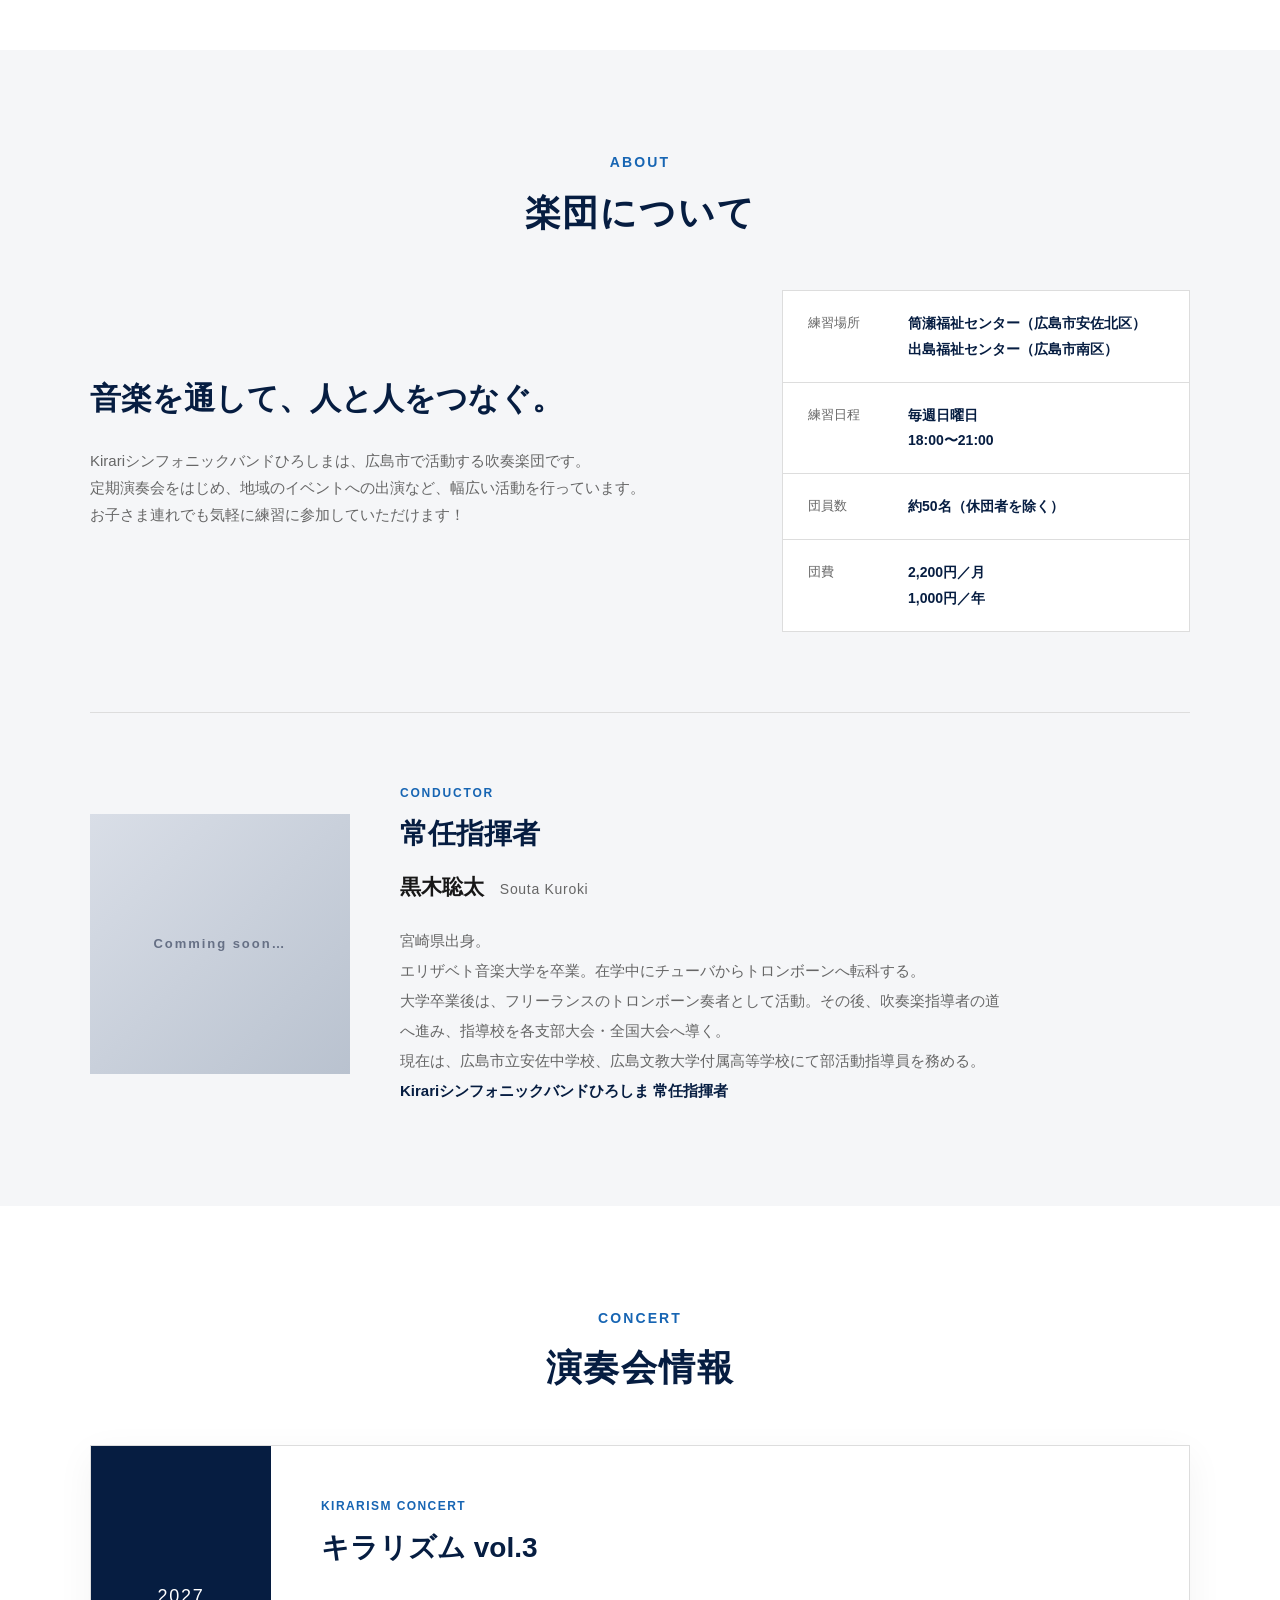
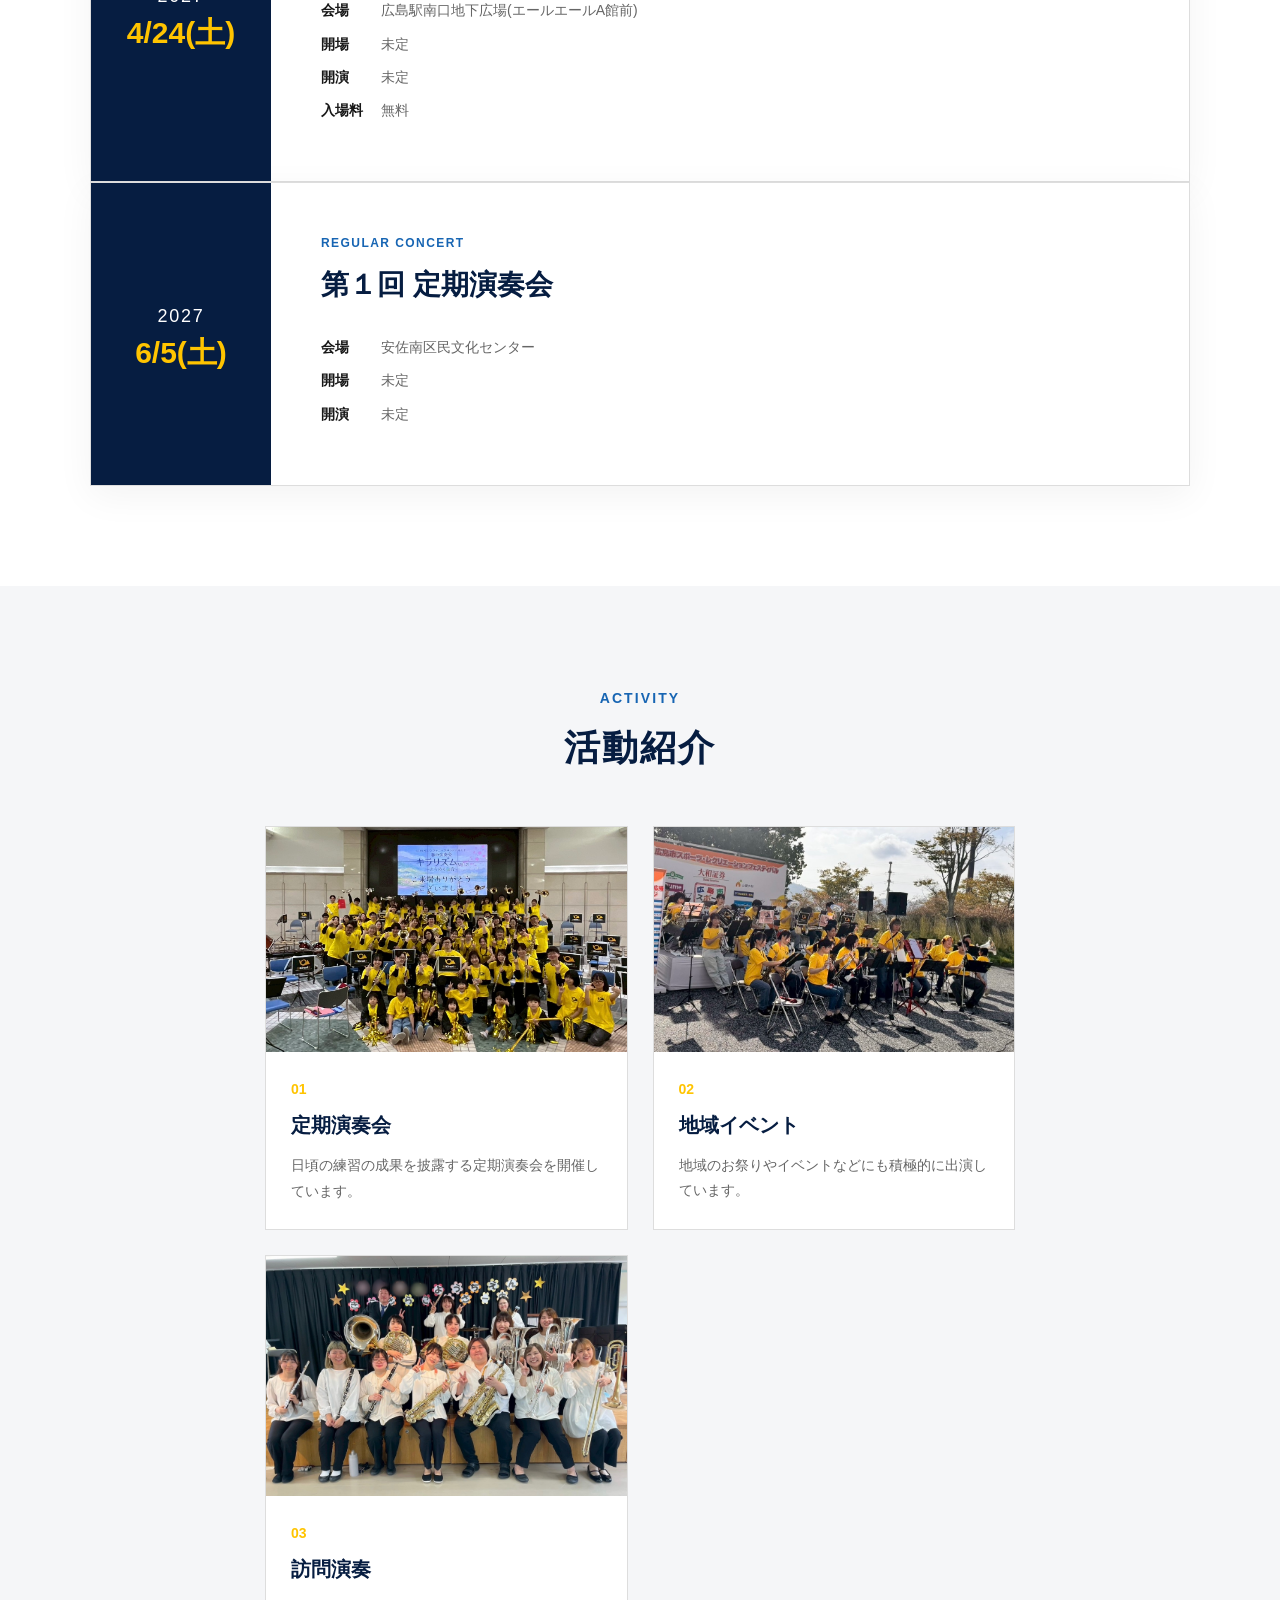
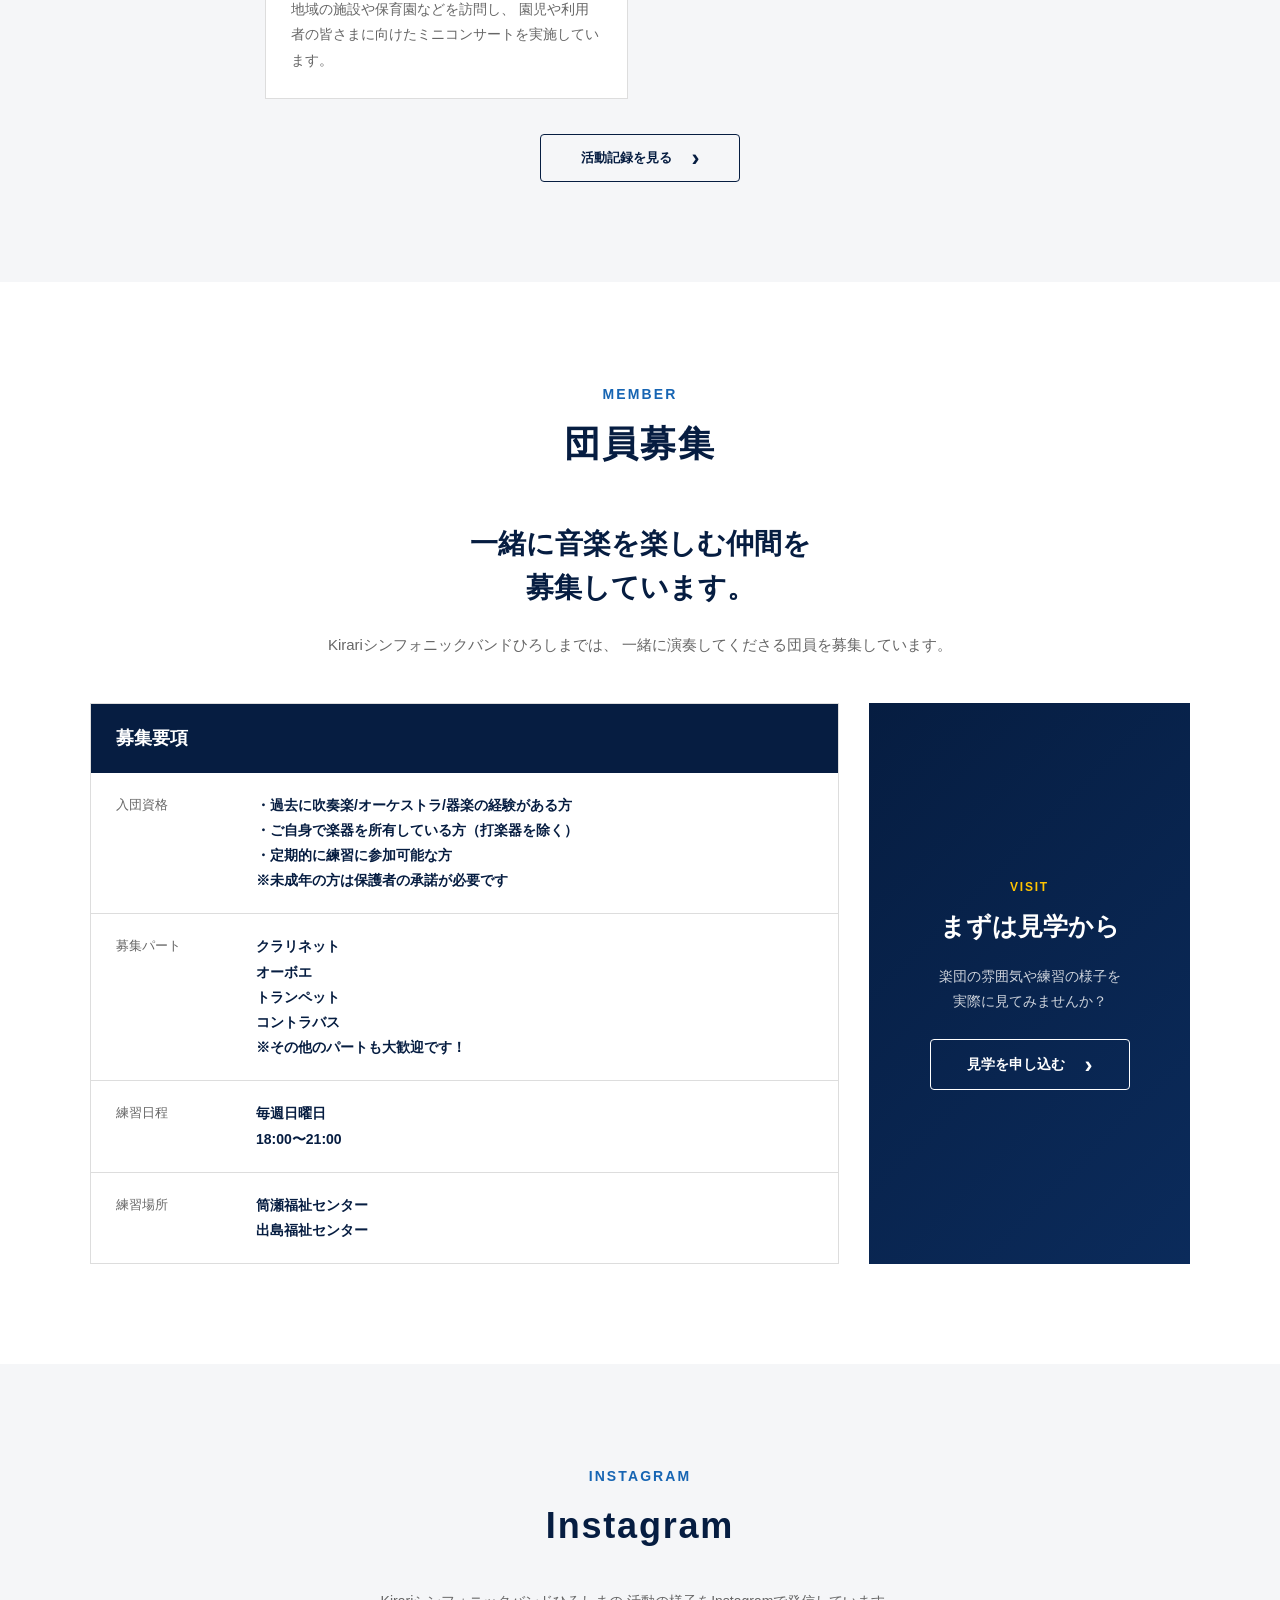
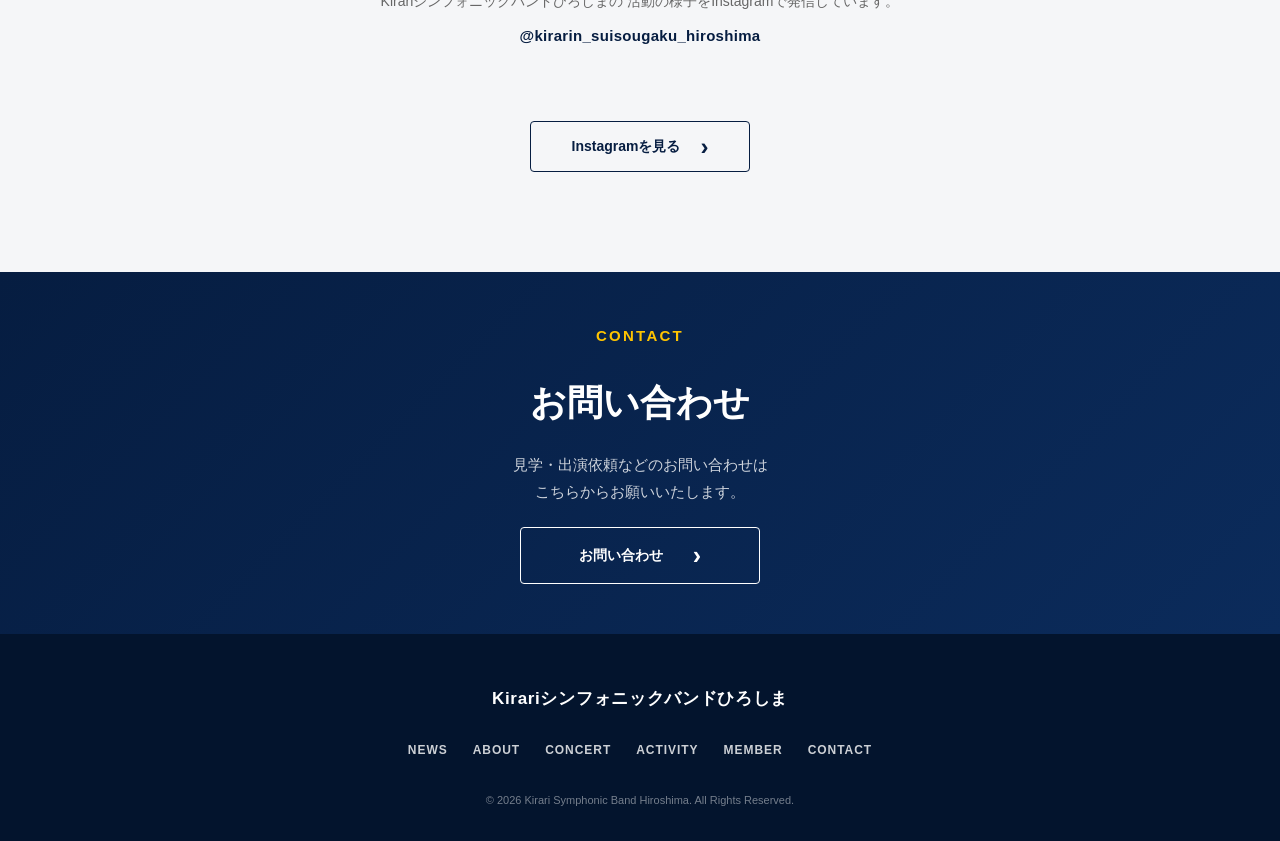
==== commit 7fcb3b53: "常任指揮者紹介修正" ====
--- a/index.html
+++ b/index.html
@@ -275,7 +275,7 @@
             -->
 
             <span>
-              PHOTO
+              Comming soon…
             </span>
 
           </div>
@@ -300,7 +300,7 @@
               宮崎県出身。<br>
               エリザベト音楽大学を卒業。在学中にチューバからトロンボーンへ転科する。<br>
               大学卒業後は、フリーランスのトロンボーン奏者として活動。その後、吹奏楽指導者の道へ進み、指導校を各支部大会・全国大会へ導く。<br>
-              現在は、広島市立安佐中学校、広島文教大学付属高等学校にて非常勤講師・部活動指導員を務める。<br>
+              現在は、広島市立安佐中学校、広島文教大学付属高等学校にて部活動指導員を務める。<br>
               <strong>Kirariシンフォニックバンドひろしま 常任指揮者</strong>
             </p>
 
--- a/css/common.css
+++ b/css/common.css
@@ -737,6 +737,12 @@
 }
 
 .concert-details p {
+  display: grid;
+
+  grid-template-columns: 60px 1fr;
+
+  align-items: start;
+
   margin: 8px 0;
 
   color: var(--text-light);
@@ -744,14 +750,14 @@
   font-size: 14px;
 }
 
-.concert-details span {
-  display: inline-block;
-
-  width: 60px;
-
+.concert-details > p > span:first-child {
   color: var(--text);
 
   font-weight: 700;
+}
+
+.concert-detail-value {
+  white-space: pre-line;
 }
 
 .detail-space {
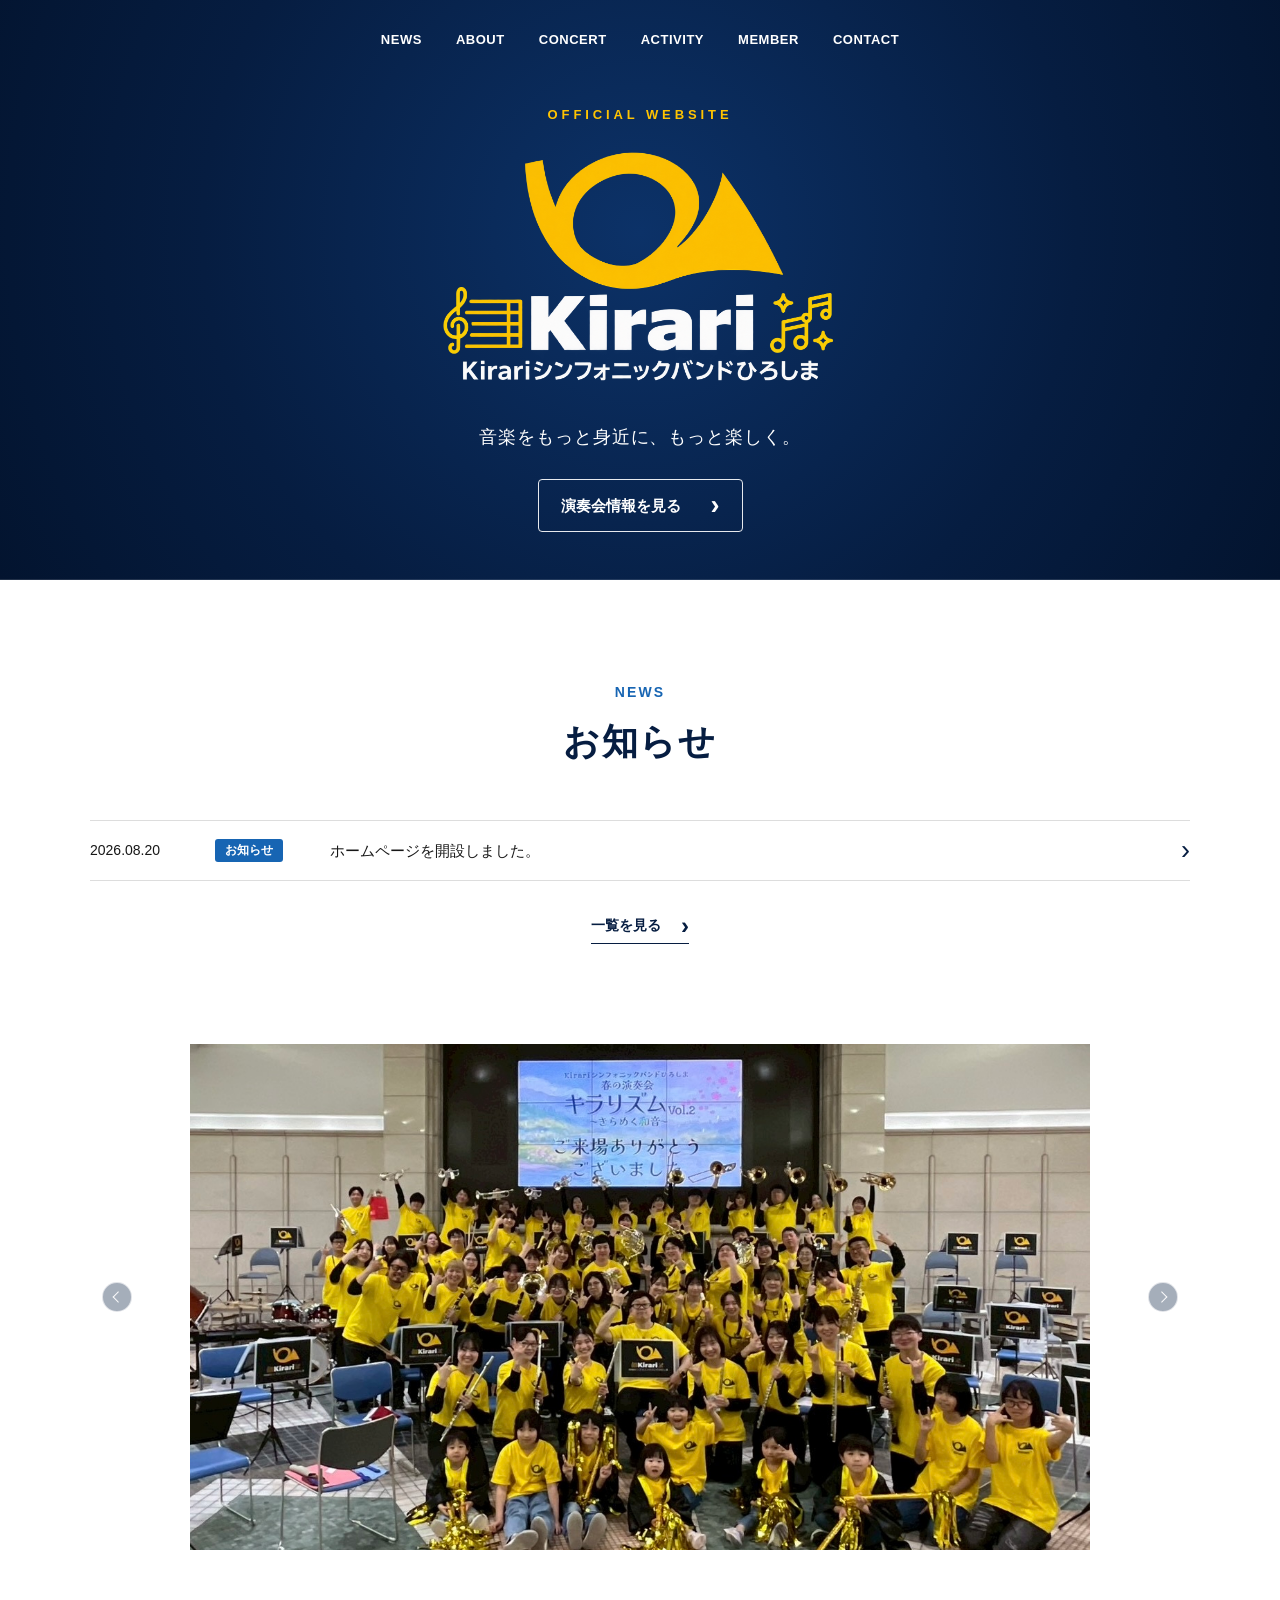
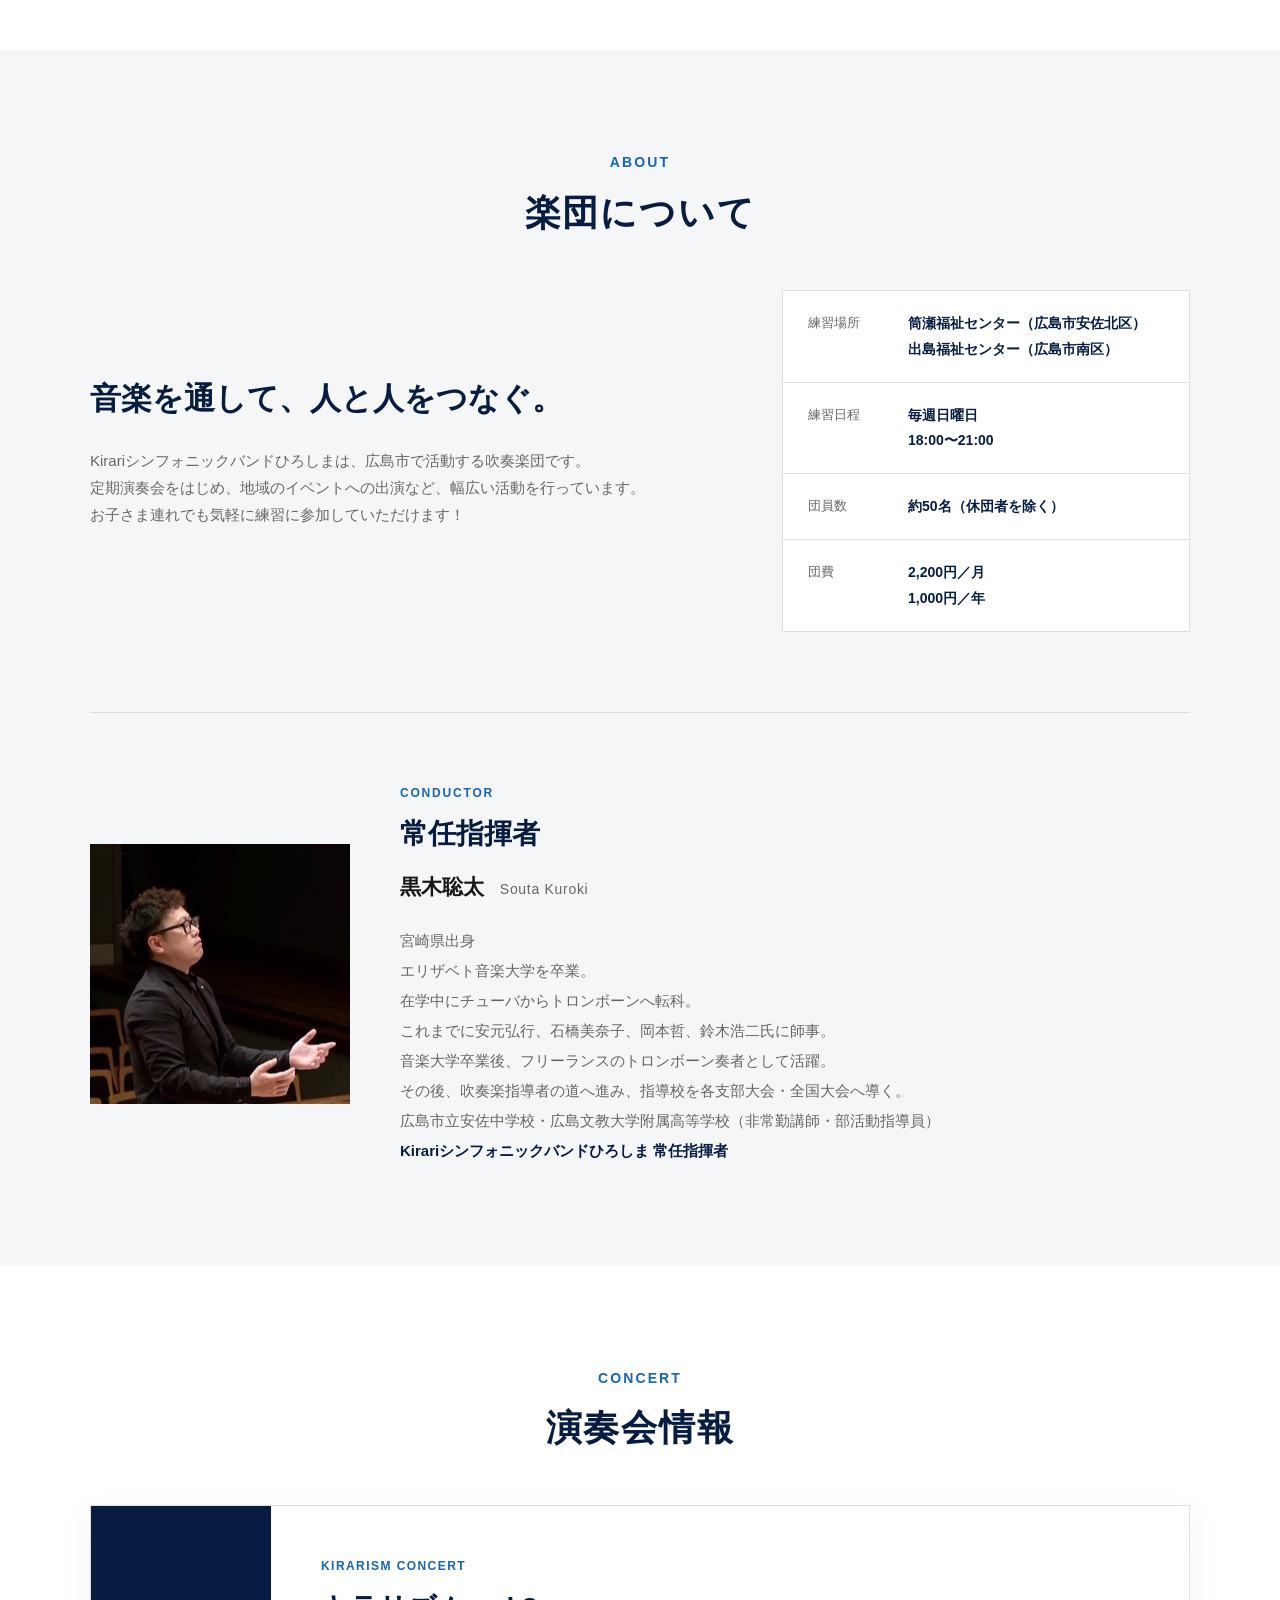
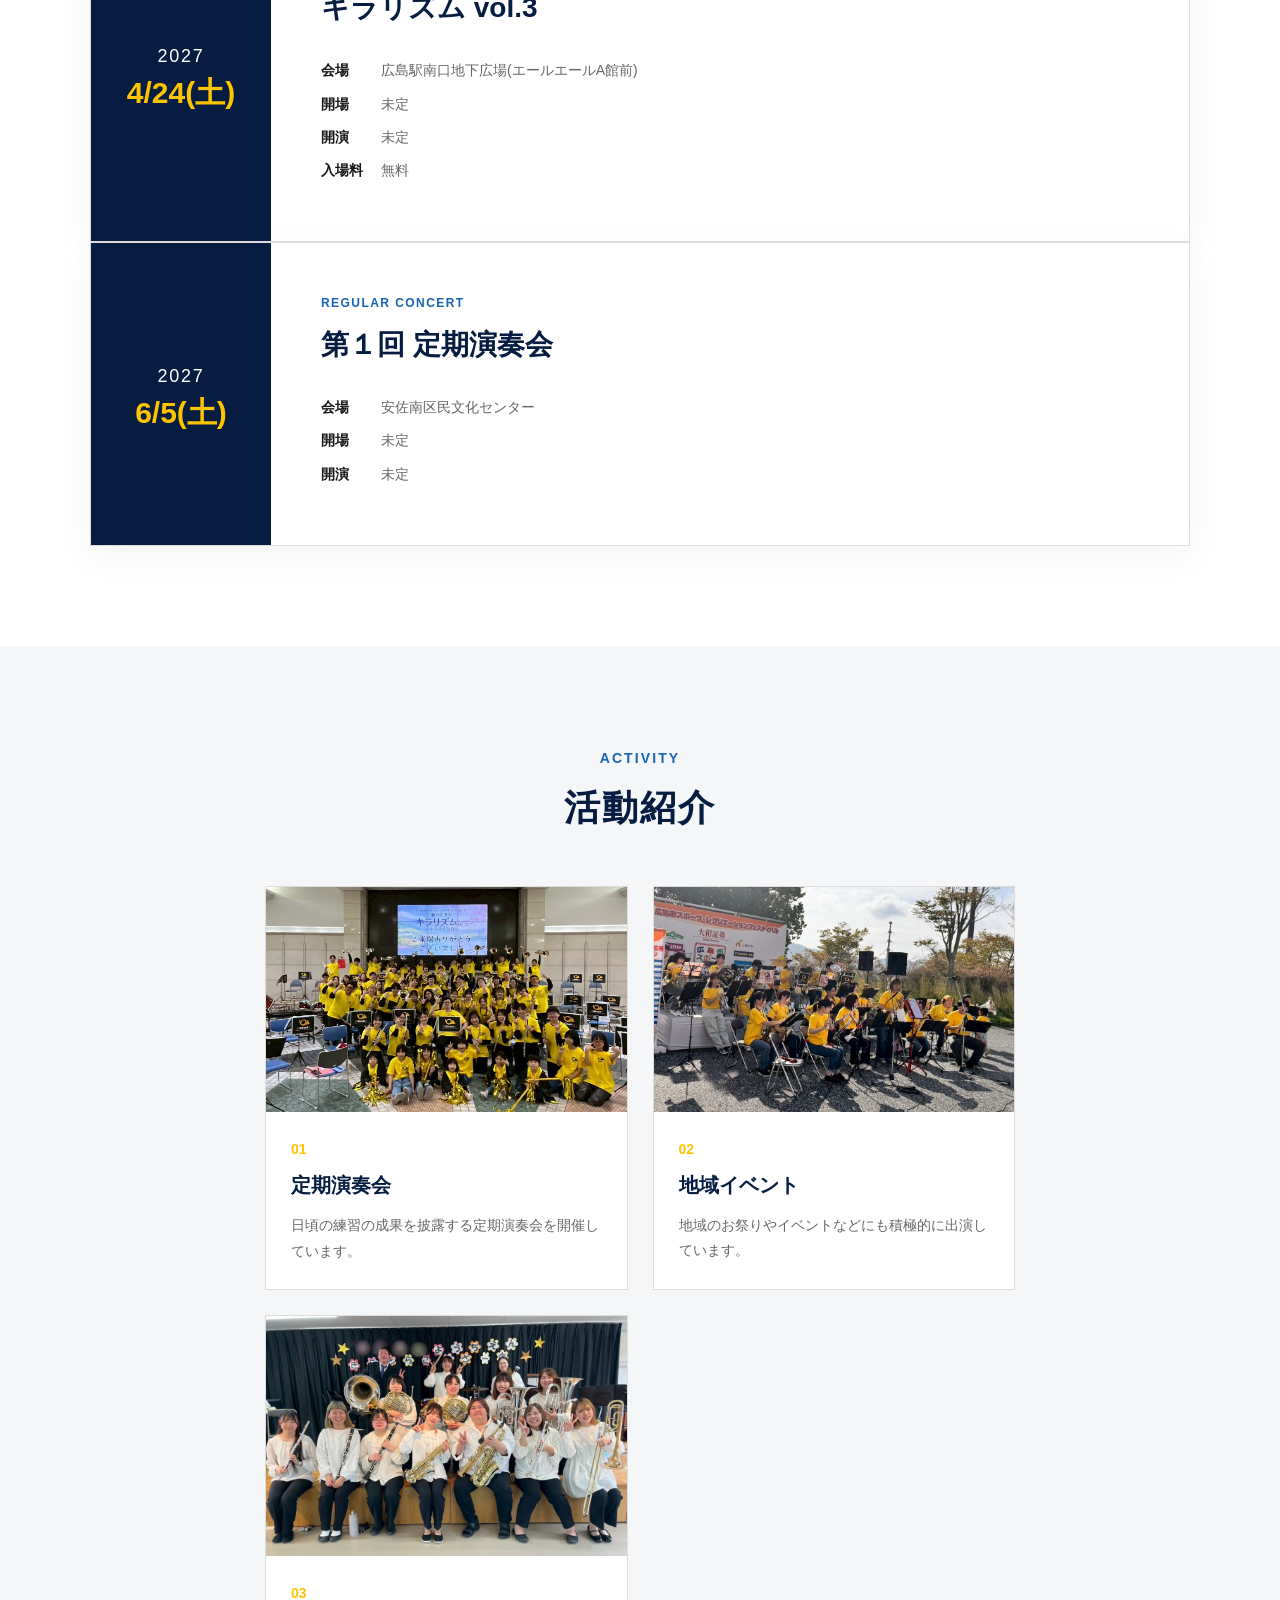
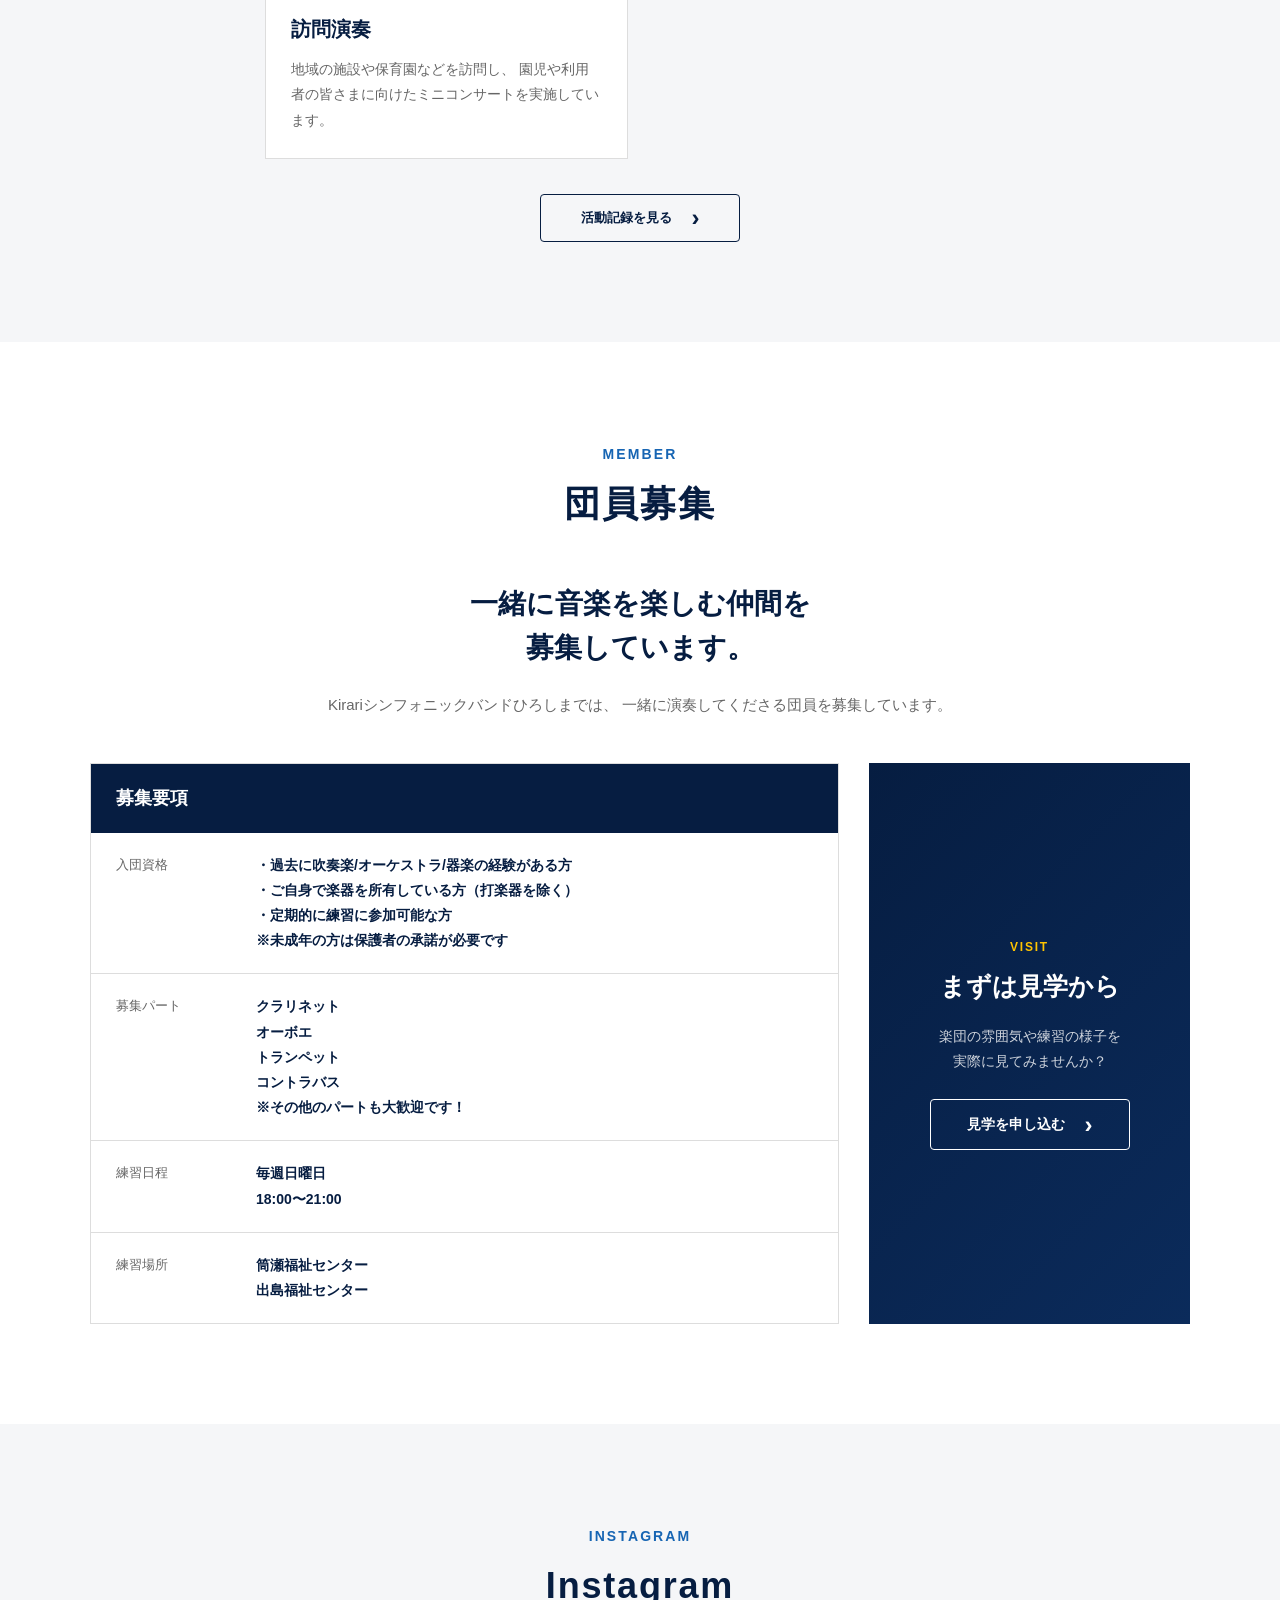
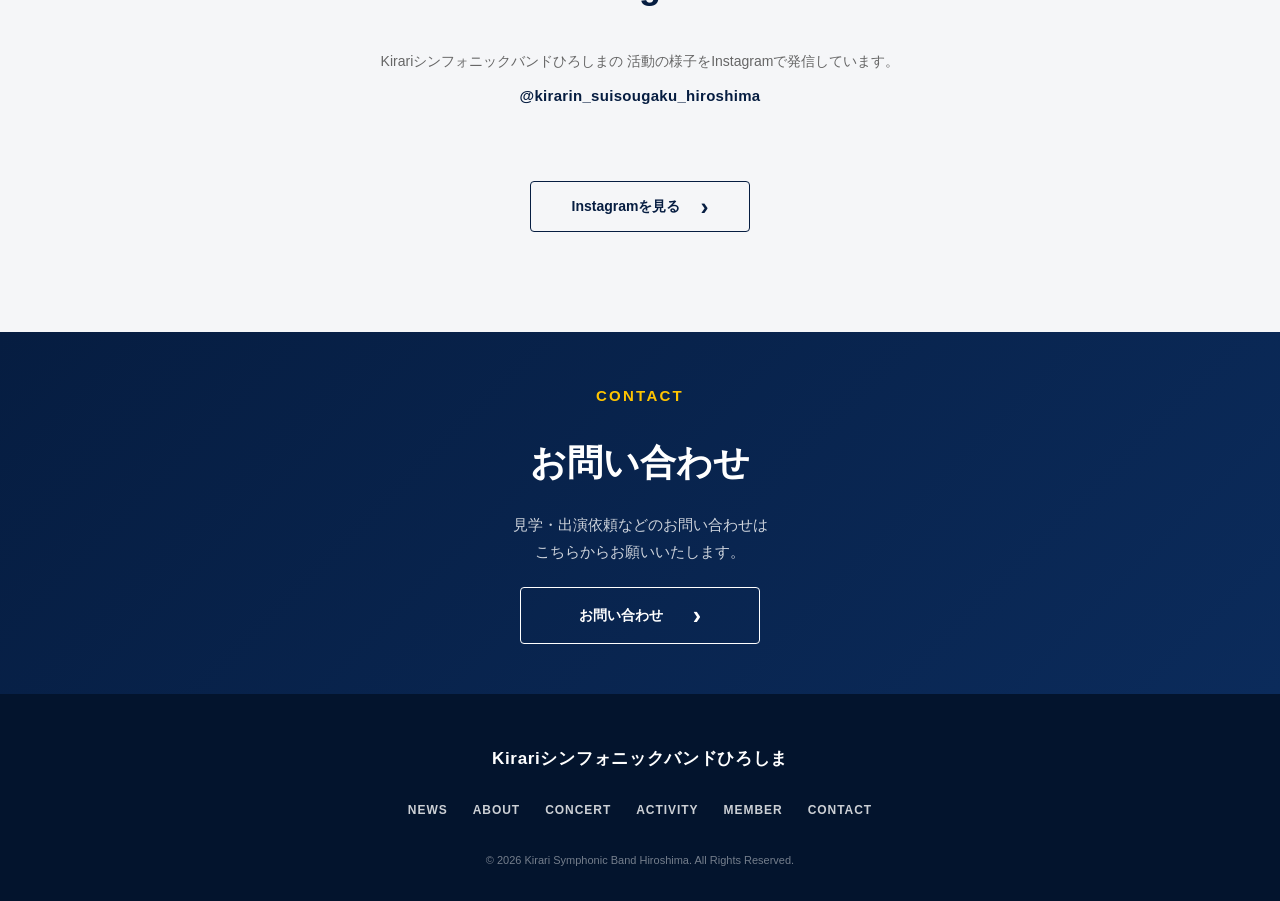
==== commit 85bb073c: "常任指揮者情報更新" ====
--- a/index.html
+++ b/index.html
@@ -267,19 +267,8 @@
         <div class="conductor">
 
           <div class="conductor-photo">
-
-            <!--
-              今後、ここに常任指揮者の写真を入れる場合：
-
-              <img src="images/ui/conductor.jpg" alt="常任指揮者 ○○○○">
-            -->
-
-            <span>
-              Comming soon…
-            </span>
-
+              <img src="images/ui/conductor.jpg" alt="常任指揮者 黒木聡太">
           </div>
-
 
           <div class="conductor-content">
 
@@ -297,10 +286,13 @@
             </h4>
 
             <p>
-              宮崎県出身。<br>
-              エリザベト音楽大学を卒業。在学中にチューバからトロンボーンへ転科する。<br>
-              大学卒業後は、フリーランスのトロンボーン奏者として活動。その後、吹奏楽指導者の道へ進み、指導校を各支部大会・全国大会へ導く。<br>
-              現在は、広島市立安佐中学校、広島文教大学付属高等学校にて部活動指導員を務める。<br>
+              宮崎県出身<br>
+              エリザベト音楽大学を卒業。<br>
+              在学中にチューバからトロンボーンへ転科。<br>
+              これまでに安元弘行、石橋美奈子、岡本哲、鈴木浩二氏に師事。<br>
+              音楽大学卒業後、フリーランスのトロンボーン奏者として活躍。<br>
+              その後、吹奏楽指導者の道へ進み、指導校を各支部大会・全国大会へ導く。<br>
+              広島市立安佐中学校・広島文教大学附属高等学校（非常勤講師・部活動指導員）<br>
               <strong>Kirariシンフォニックバンドひろしま 常任指揮者</strong>
             </p>
 
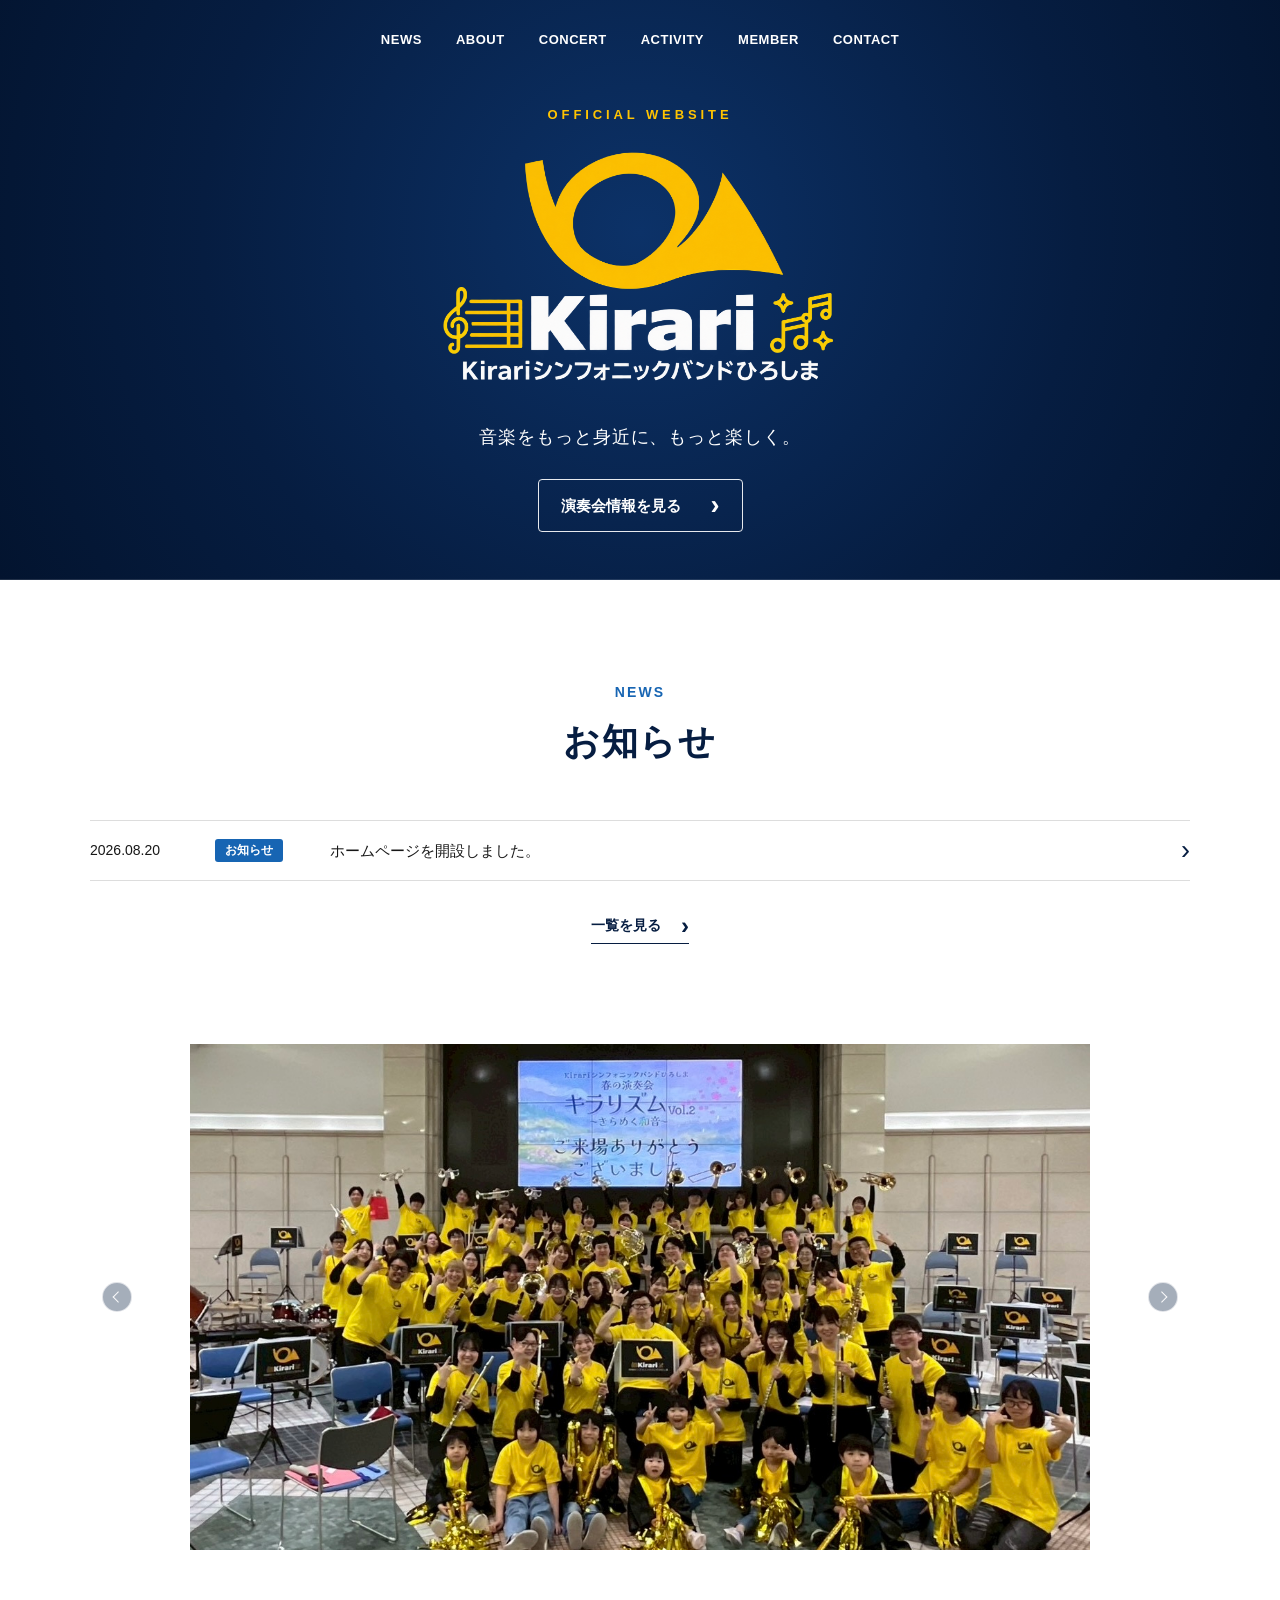
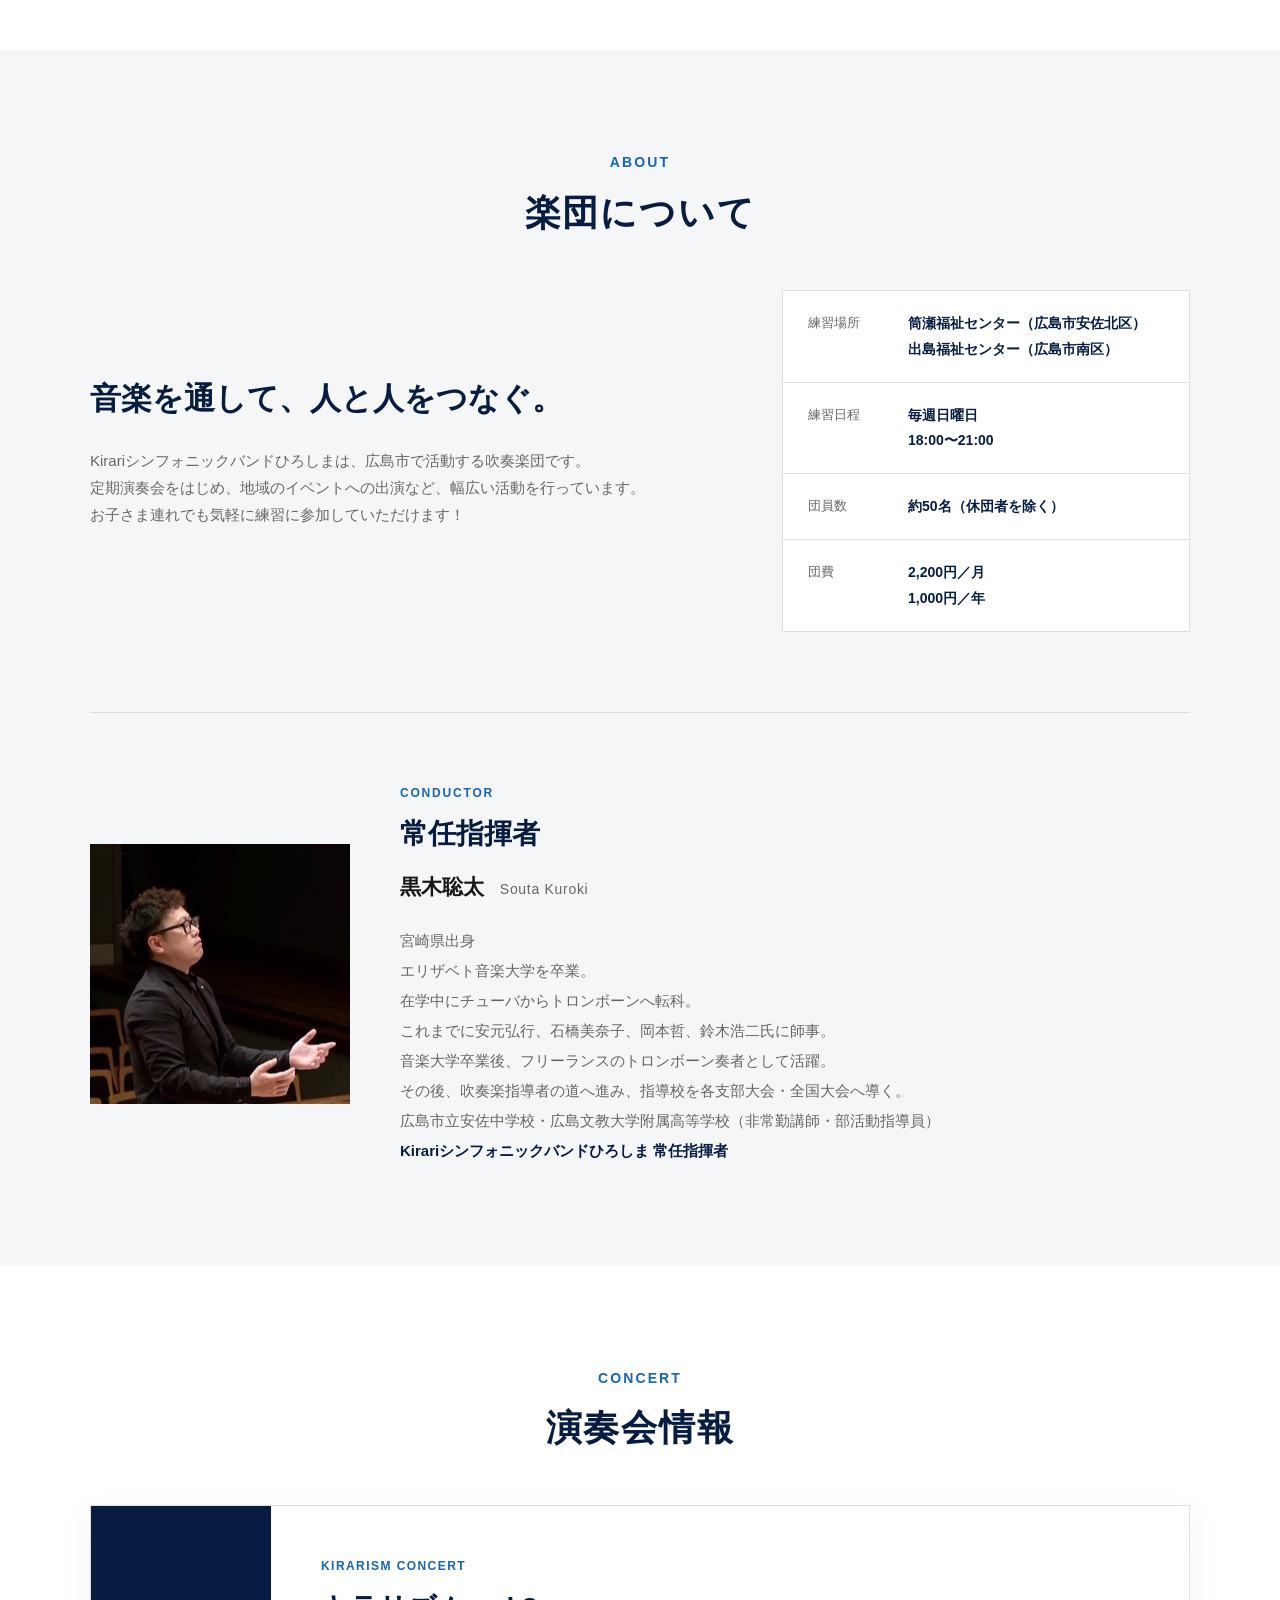
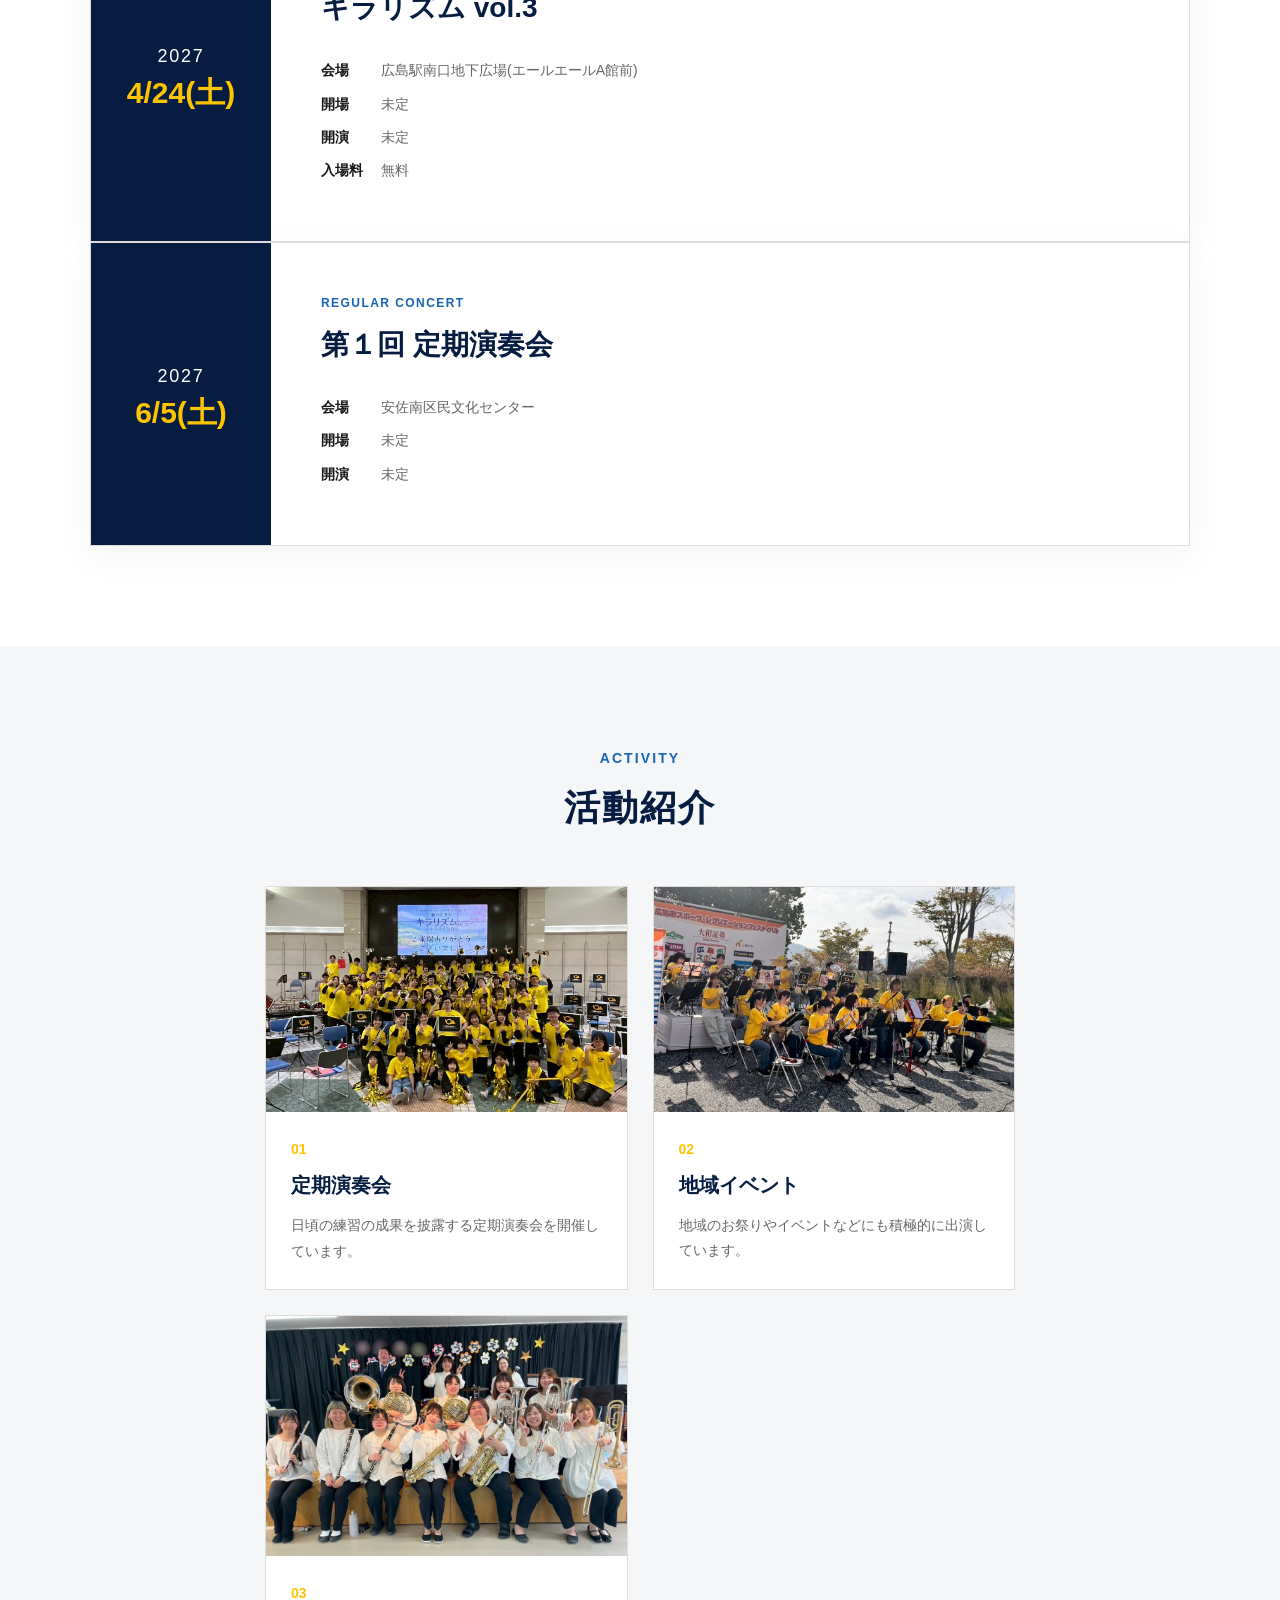
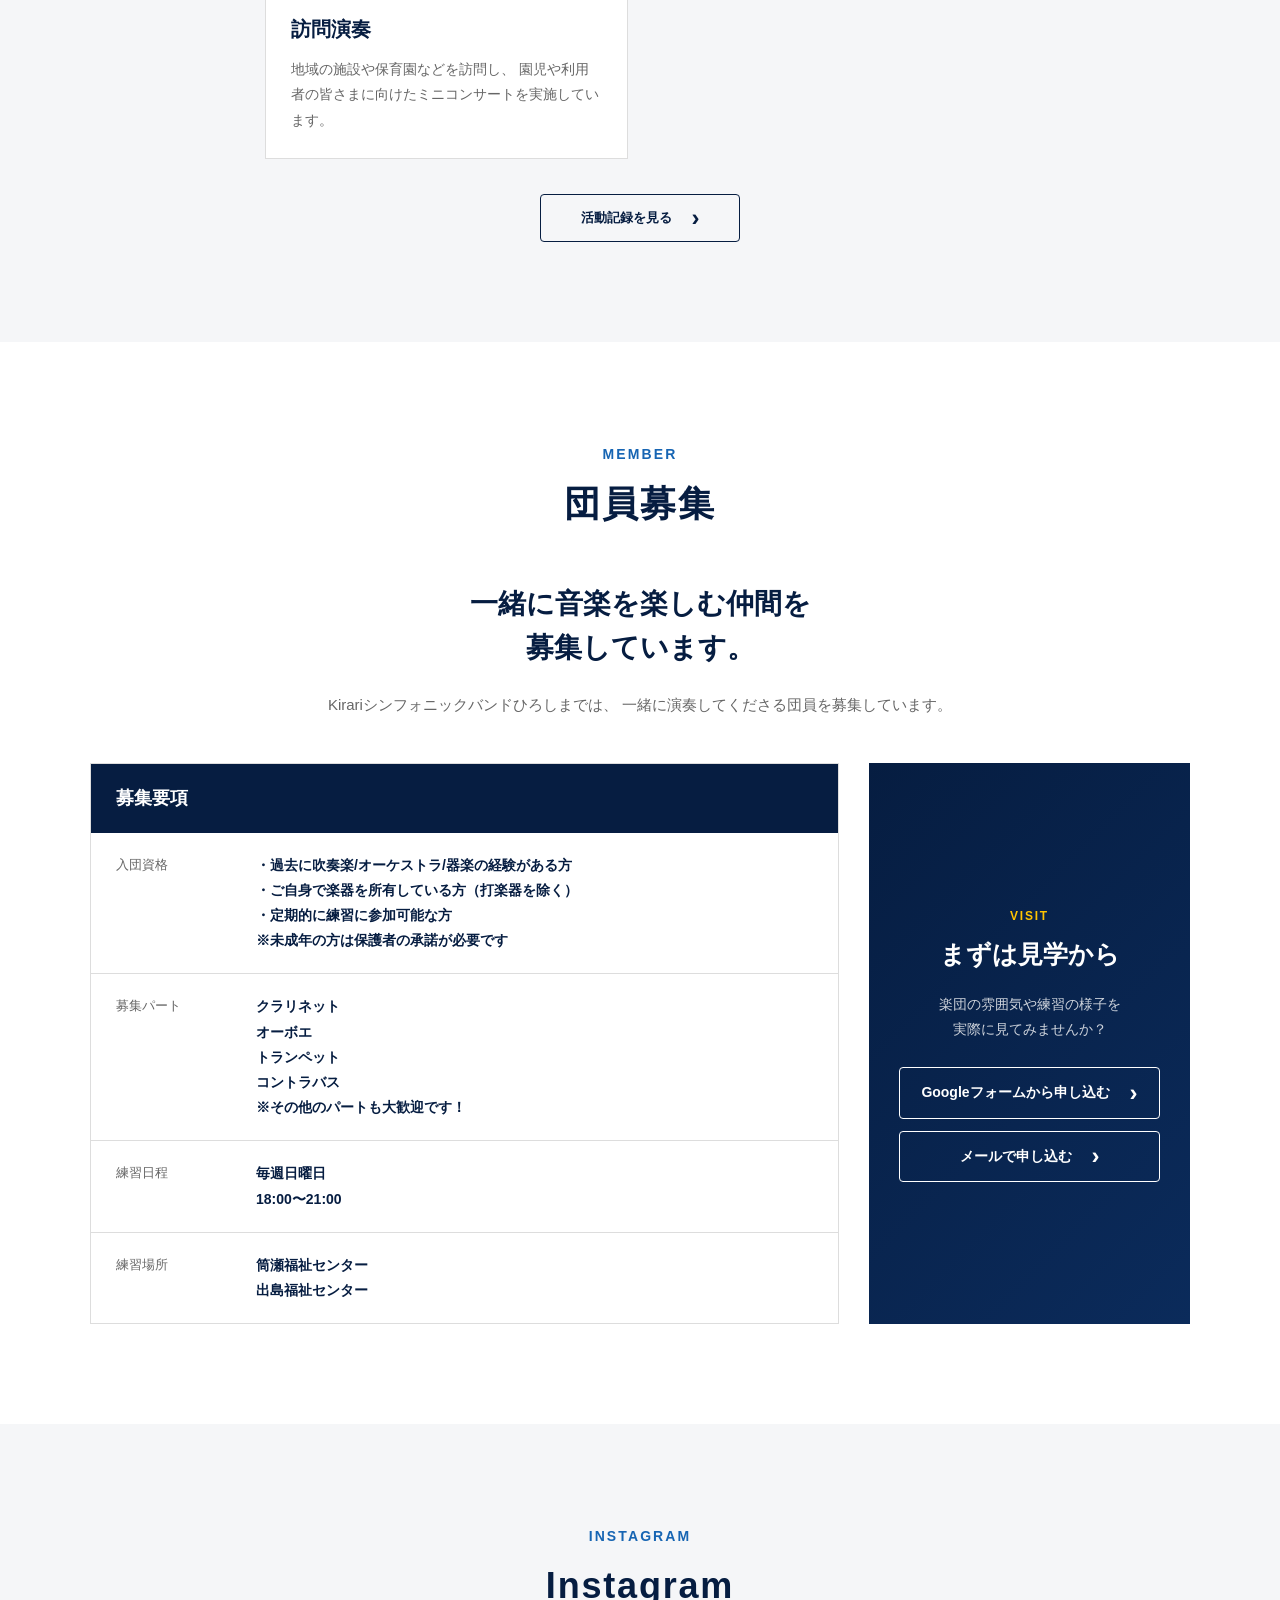
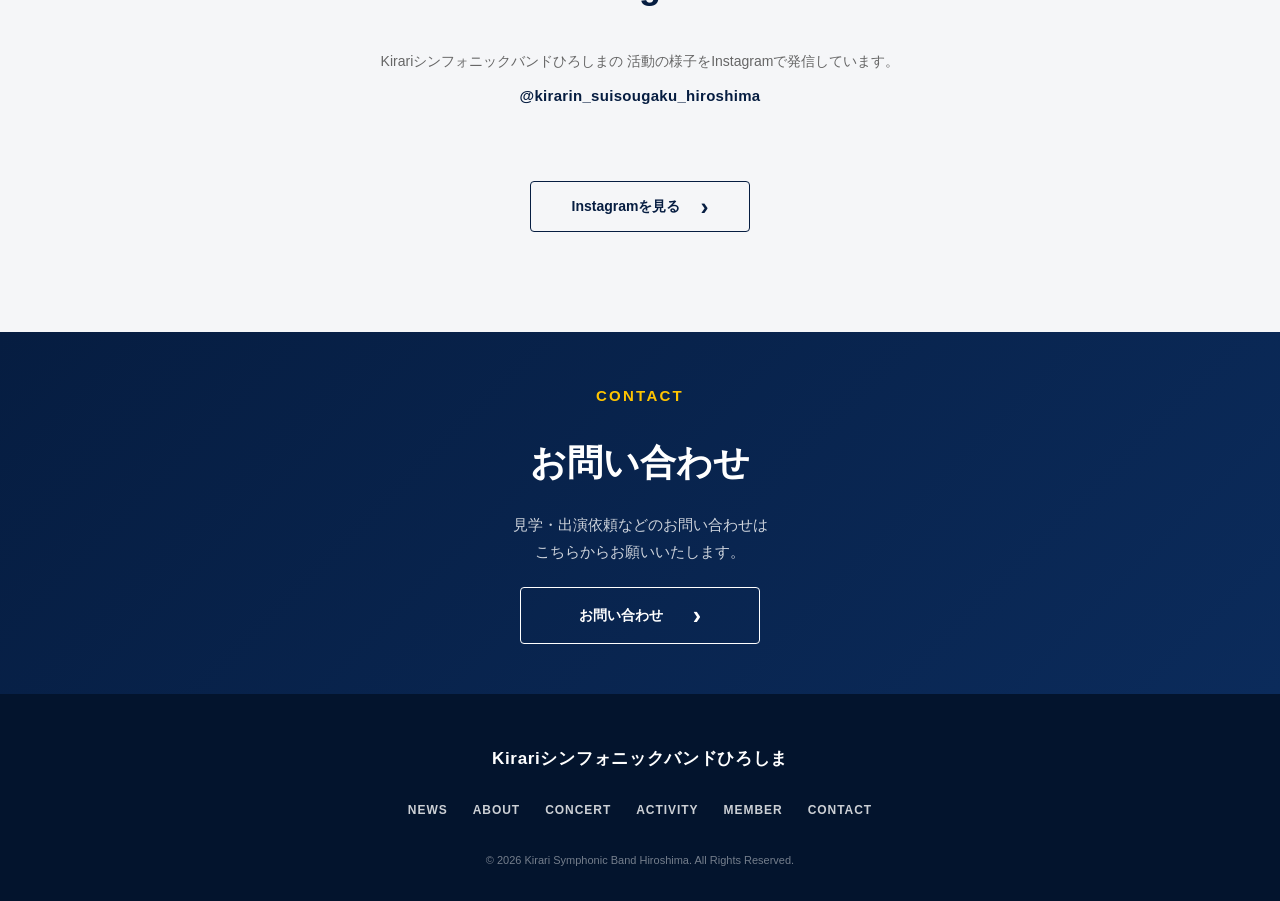
==== commit 9f40c1ee: "申し込みメール対応" ====
--- a/index.html
+++ b/index.html
@@ -267,7 +267,7 @@
         <div class="conductor">
 
           <div class="conductor-photo">
-              <img src="images/ui/conductor.jpg" alt="常任指揮者 黒木聡太">
+            <img src="images/ui/conductor.jpg" alt="常任指揮者 黒木聡太">
           </div>
 
           <div class="conductor-content">
@@ -562,11 +562,20 @@
               実際に見てみませんか？
             </p>
 
-            <a href="https://docs.google.com/forms/d/e/1FAIpQLSeltY_AqlP8TlCWf9w2bvAyV-JpzHi0uaeZAroylUFgQzdvUA/viewform"
-              class="member-button" target="_blank" rel="noopener noreferrer">
-              見学を申し込む
-              <span>›</span>
-            </a>
+            <div class="member-buttons">
+
+              <a href="https://docs.google.com/forms/d/e/1FAIpQLSeltY_AqlP8TlCWf9w2bvAyV-JpzHi0uaeZAroylUFgQzdvUA/viewform"
+                class="member-button" target="_blank" rel="noopener noreferrer">
+                Googleフォームから申し込む
+                <span>›</span>
+              </a>
+
+              <a href="#" id="member-mail-button" class="member-button">
+                メールで申し込む
+                <span>›</span>
+              </a>
+
+            </div>
 
           </div>
 
@@ -752,6 +761,7 @@
   <!-- ==================== JAVASCRIPT ==================== -->
 
   <script src="js/common.js"></script>
+  <script src="js/mail.js"></script>
 
 </body>
 
--- a/css/common.css
+++ b/css/common.css
@@ -1051,6 +1051,26 @@
   color: var(--navy);
 }
 
+/* ====================
+   MEMBER BUTTONS
+==================== */
+
+.member-buttons {
+  display: flex;
+
+  flex-direction: column;
+
+  align-items: center;
+
+  gap: 12px;
+
+  width: 100%;
+}
+
+.member-buttons .member-button {
+  width: 100%;
+}
+
 
 /* ==================================================
    CONTACT
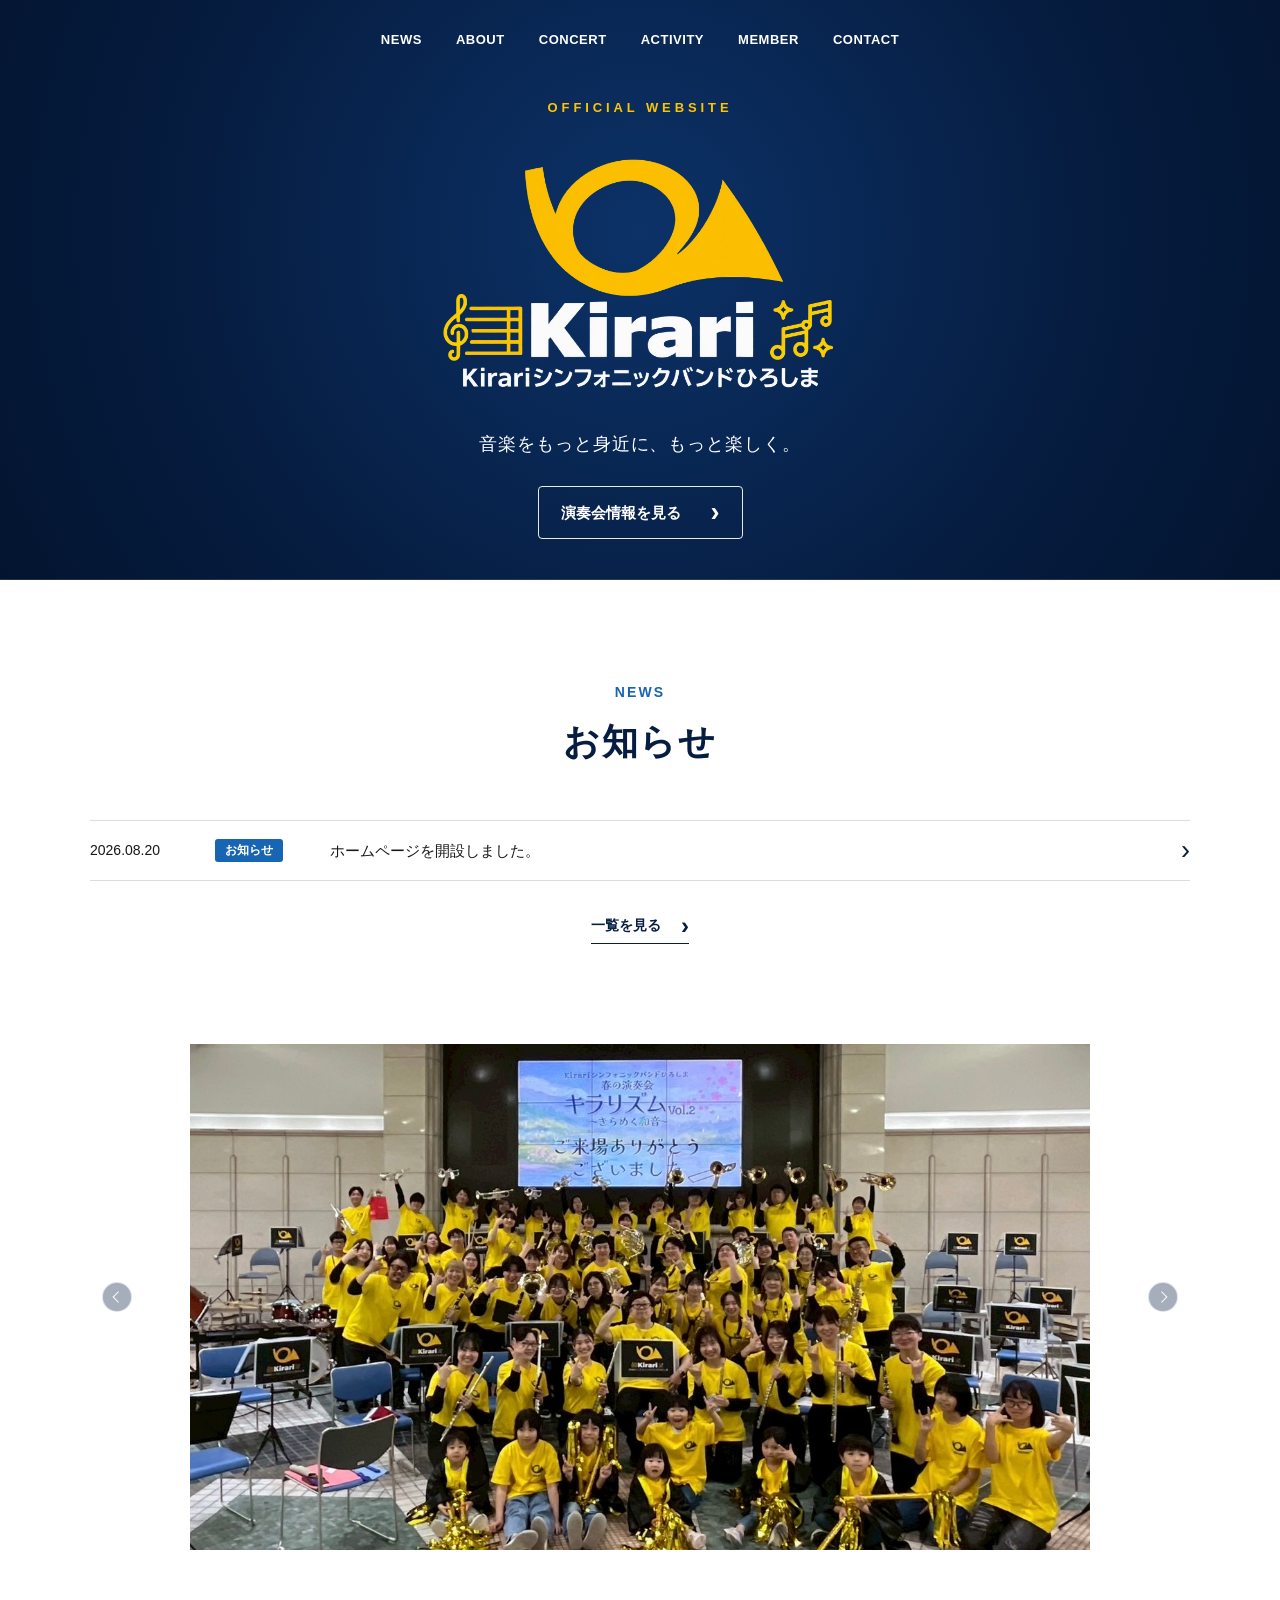
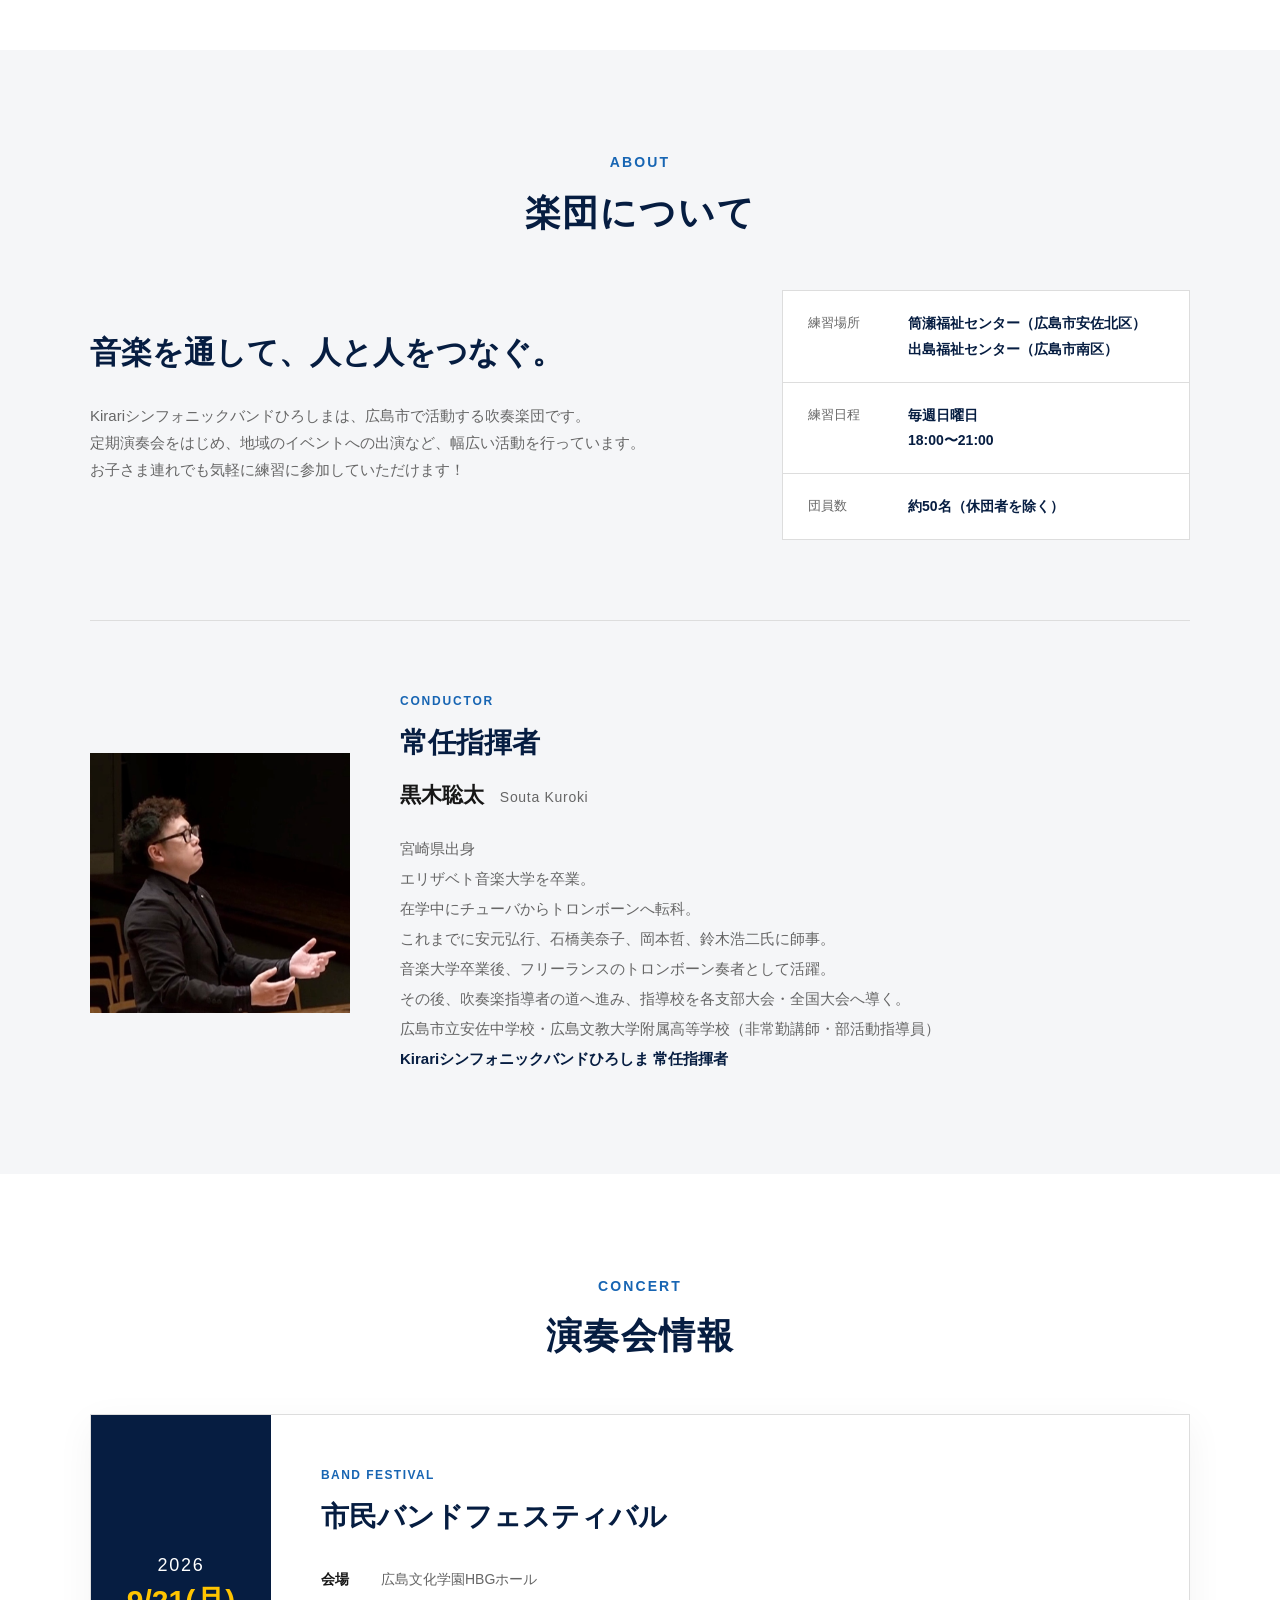
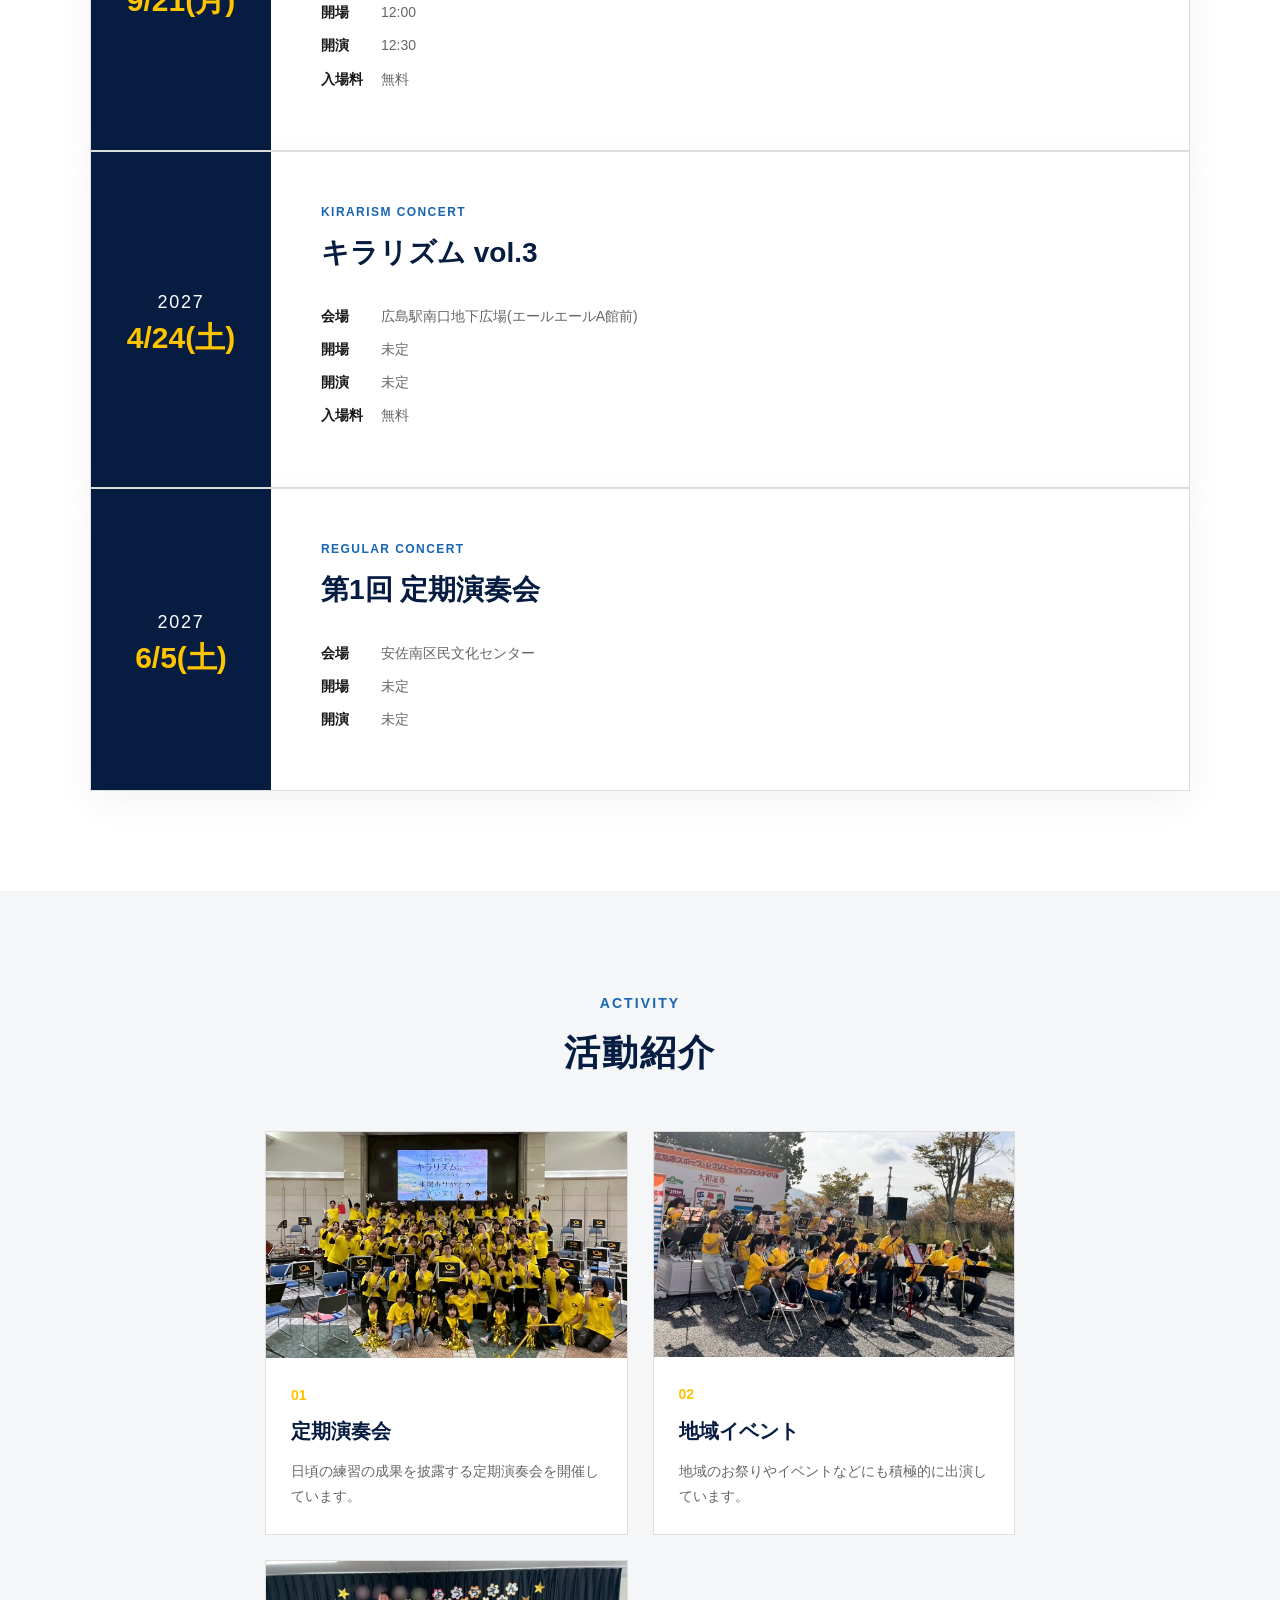
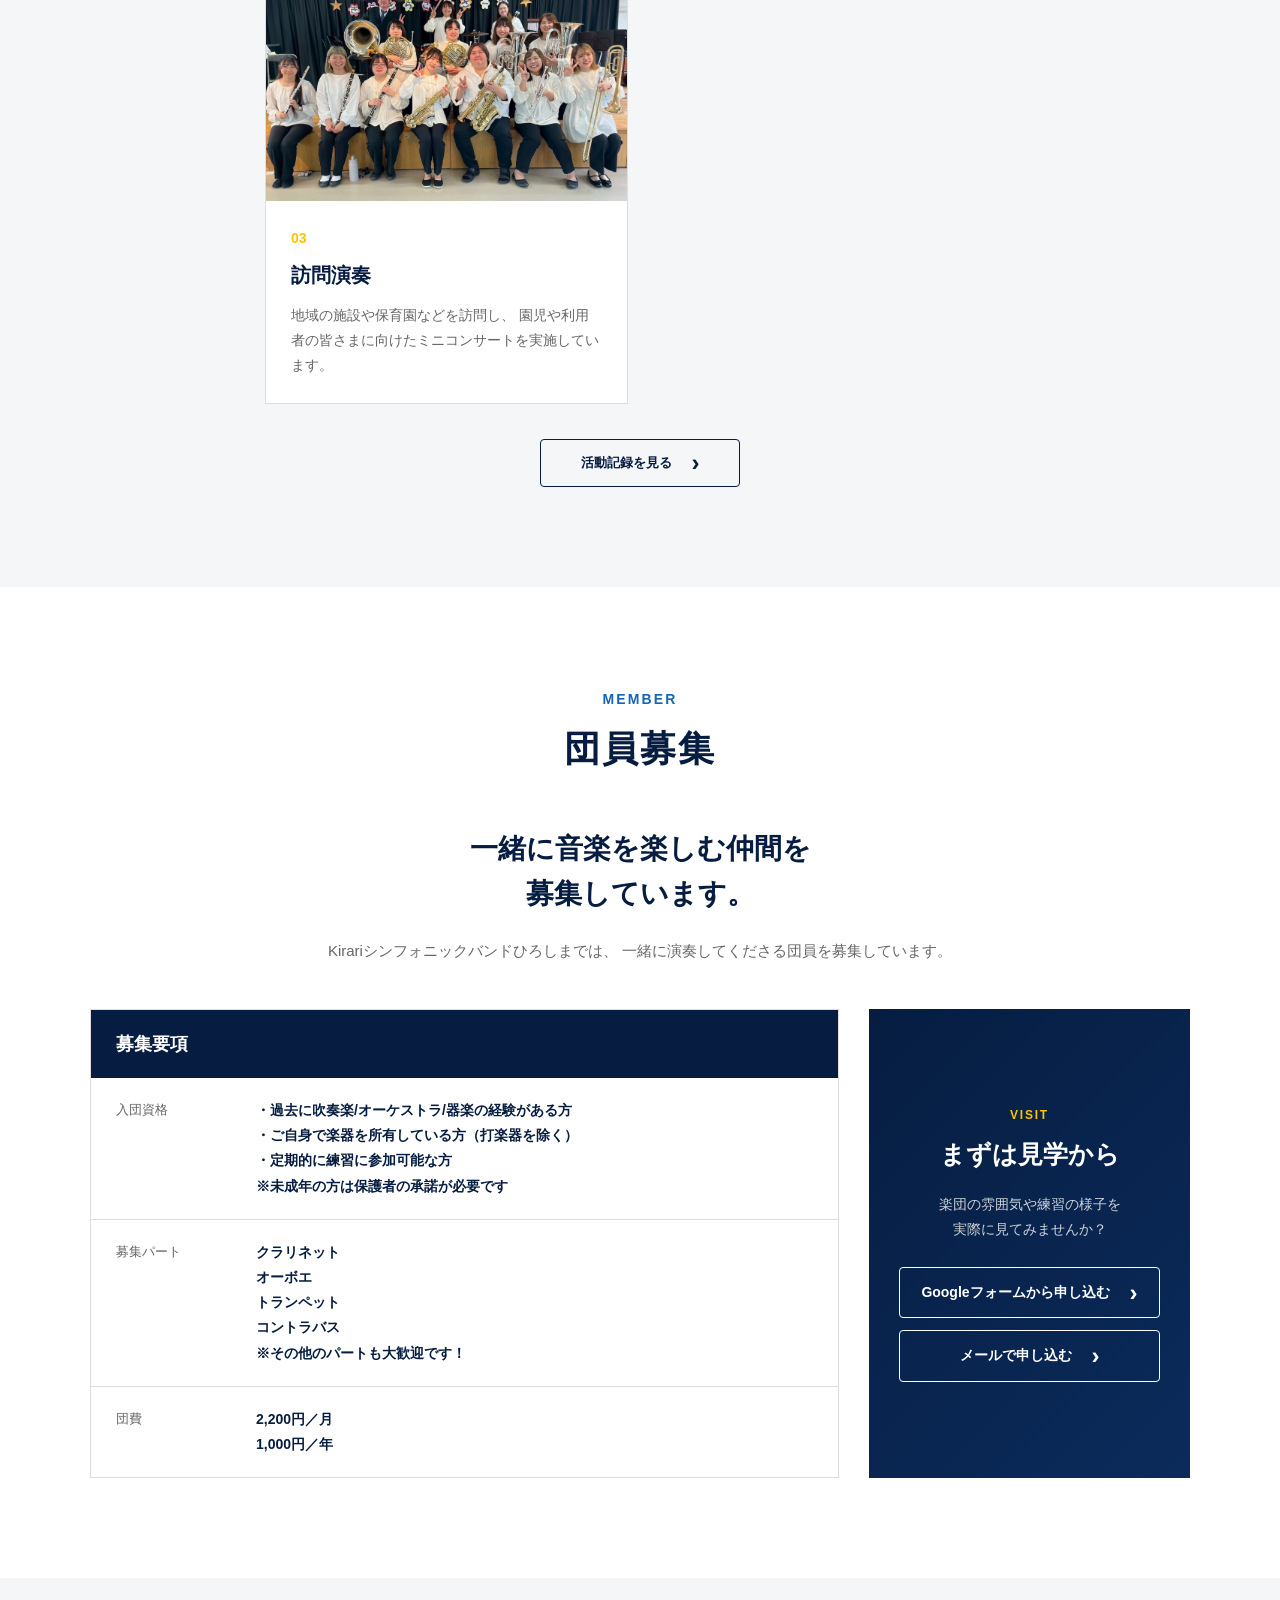
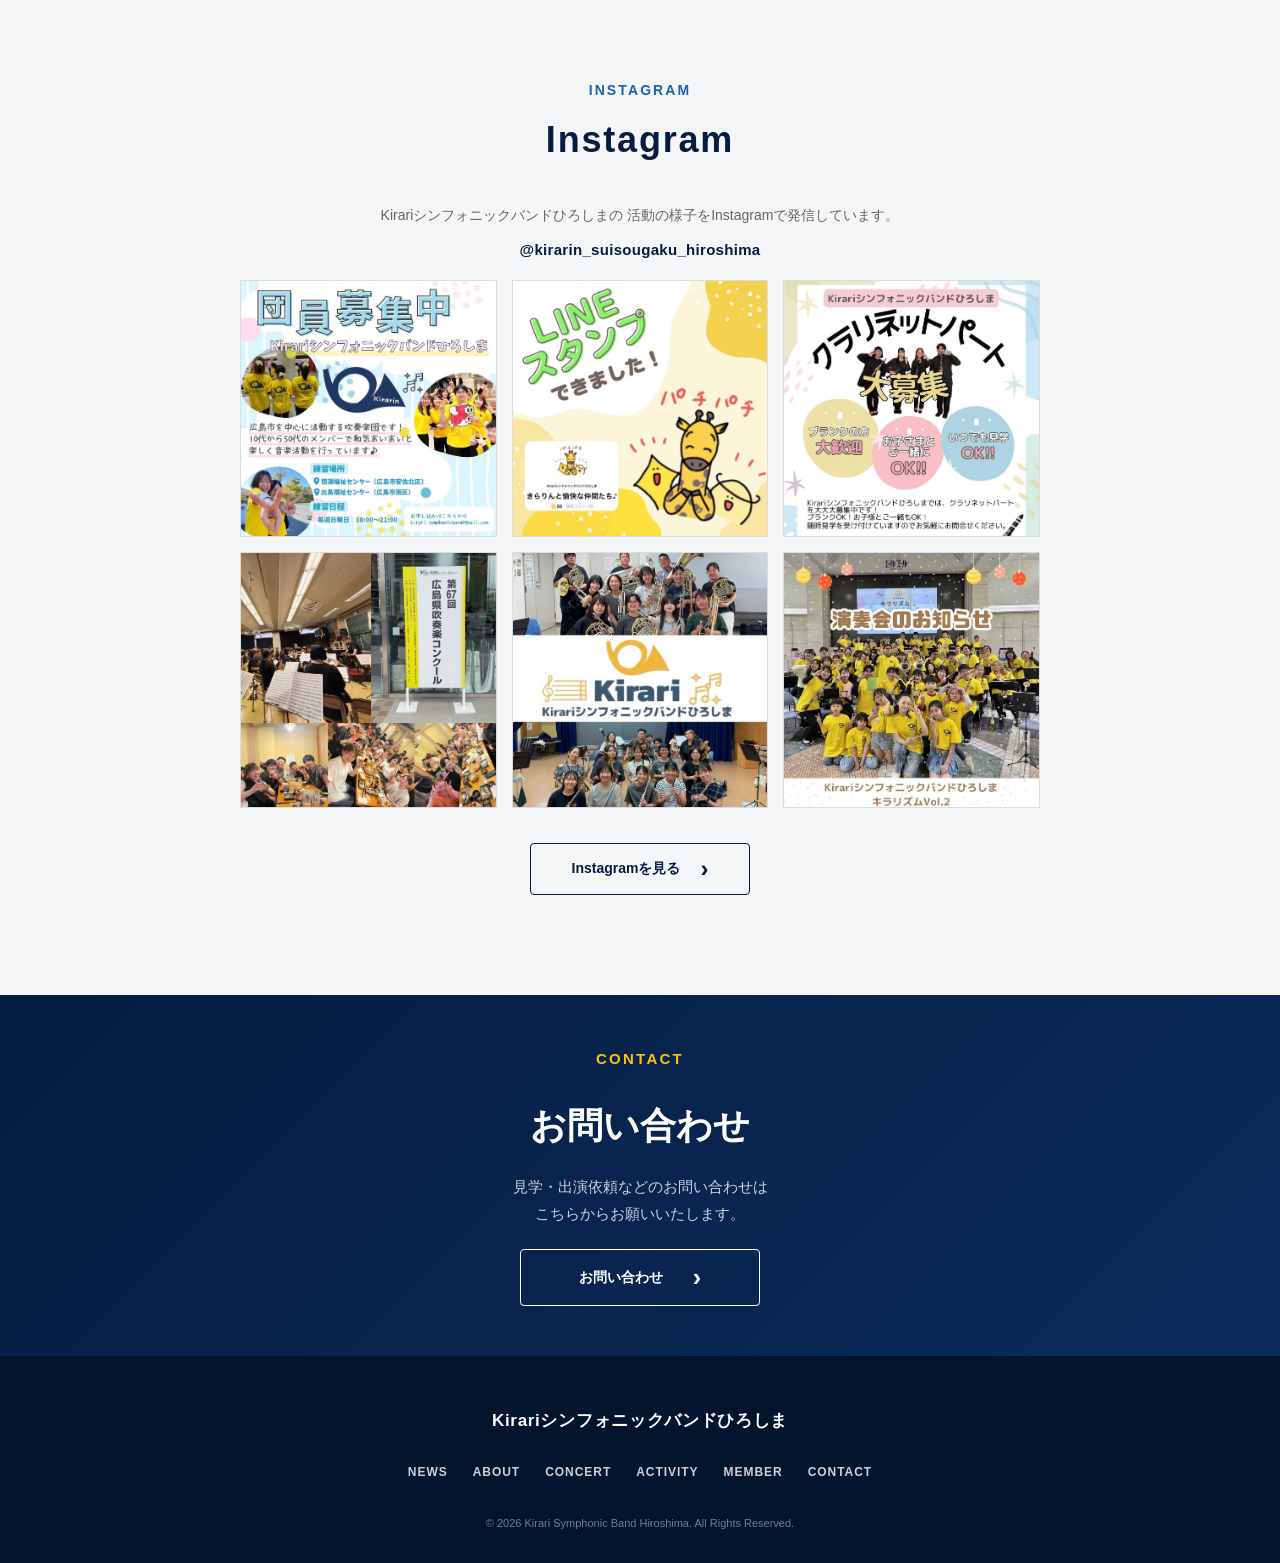
==== commit 1a243498: "募集要項変更" ====
--- a/index.html
+++ b/index.html
@@ -239,20 +239,6 @@
 
               <strong>
                 約50名（休団者を除く）
-              </strong>
-
-            </div>
-
-
-            <div class="info-row">
-
-              <span>
-                団費
-              </span>
-
-              <strong>
-                2,200円／月<br>
-                1,000円／年
               </strong>
 
             </div>
@@ -518,26 +504,12 @@
               <div class="member-info-row">
 
                 <span>
-                  練習日程
+                  団費
                 </span>
 
                 <strong>
-                  毎週日曜日<br>
-                  18:00〜21:00
-                </strong>
-
-              </div>
-
-
-              <div class="member-info-row">
-
-                <span>
-                  練習場所
-                </span>
-
-                <strong>
-                  筒瀬福祉センター<br>
-                  出島福祉センター
+                  2,200円／月<br>
+                  1,000円／年
                 </strong>
 
               </div>
--- a/css/common.css
+++ b/css/common.css
@@ -230,12 +230,10 @@
   color: var(--white);
 
   background:
-    radial-gradient(
-      circle at 50% 40%,
+    radial-gradient(circle at 50% 40%,
       #0c3268 0%,
       var(--navy) 60%,
-      #03142f 100%
-    );
+      #03142f 100%);
 }
 
 .hero::after {
@@ -265,7 +263,7 @@
 }
 
 .hero-kicker {
-  margin: 0 0 16px;
+  margin: 0 0 30px;
 
   color: var(--gold);
 
@@ -580,11 +578,9 @@
   overflow: hidden;
 
   background:
-    linear-gradient(
-      135deg,
+    linear-gradient(135deg,
       #d9dee7,
-      #b9c2cf
-    );
+      #b9c2cf);
 
   color: #667085;
 
@@ -643,7 +639,7 @@
   letter-spacing: .05em;
 }
 
-.conductor-content > p:last-child {
+.conductor-content>p:last-child {
   margin: 0;
 
   color: var(--text-light);
@@ -653,7 +649,7 @@
   line-height: 2;
 }
 
-.conductor-content > p:last-child strong {
+.conductor-content>p:last-child strong {
   color: var(--navy);
 
   font-weight: 700;
@@ -750,7 +746,7 @@
   font-size: 14px;
 }
 
-.concert-details > p > span:first-child {
+.concert-details>p>span:first-child {
   color: var(--text);
 
   font-weight: 700;
@@ -827,11 +823,9 @@
   justify-content: center;
 
   background:
-    linear-gradient(
-      135deg,
+    linear-gradient(135deg,
       #d9dee7,
-      #b9c2cf
-    );
+      #b9c2cf);
 
   color: #667085;
 
@@ -922,7 +916,7 @@
   background: var(--white);
 }
 
-.member-box > h3 {
+.member-box>h3 {
   margin: 0;
 
   padding: 18px 25px;
@@ -977,11 +971,9 @@
   padding: 40px 30px;
 
   background:
-    linear-gradient(
-      135deg,
+    linear-gradient(135deg,
       var(--navy),
-      var(--navy-light)
-    );
+      var(--navy-light));
 
   color: var(--white);
 
@@ -1005,7 +997,7 @@
   font-size: 25px;
 }
 
-.member-visit > p:not(.member-visit-label) {
+.member-visit>p:not(.member-visit-label) {
   margin: 0 0 25px;
 
   color: rgba(255, 255, 255, .8);
@@ -1080,11 +1072,9 @@
   padding: 50px 0;
 
   background:
-    linear-gradient(
-      135deg,
+    linear-gradient(135deg,
       var(--navy),
-      var(--navy-light)
-    );
+      var(--navy-light));
 
   color: var(--white);
 
@@ -1101,7 +1091,7 @@
   font-size: 36px;
 }
 
-.contact-inner > p {
+.contact-inner>p {
   margin: 0 0 22px;
 
   color: rgba(255, 255, 255, .8);
@@ -1333,7 +1323,7 @@
   }
 
   .hero-kicker {
-    margin-bottom: 8px;
+    margin-bottom: 18px;
 
     font-size: 9px;
 
@@ -1493,7 +1483,7 @@
     font-size: 13px;
   }
 
-  .conductor-content > p:last-child {
+  .conductor-content>p:last-child {
     font-size: 13px;
 
     line-height: 1.9;
@@ -1580,7 +1570,7 @@
     line-height: 1.7;
   }
 
-  .member-box > h3 {
+  .member-box>h3 {
     padding: 15px 18px;
 
     font-size: 17px;
@@ -1594,8 +1584,12 @@
     font-size: 23px;
   }
 
-  .member-visit > p:not(.member-visit-label) {
+  .member-visit>p:not(.member-visit-label) {
     font-size: 13px;
+  }
+
+  .member-buttons .member-button {
+    width: 80%;
   }
 
   .member-button {
@@ -1621,7 +1615,7 @@
     font-size: 28px;
   }
 
-  .contact-inner > p {
+  .contact-inner>p {
     margin-bottom: 20px;
 
     font-size: 13px;
@@ -1656,7 +1650,7 @@
   .instagram-intro {
     margin-top: -10px;
 
-    margin-bottom: 25px;
+    margin-bottom: 15px;
   }
 
   .instagram-intro p {
@@ -1826,7 +1820,7 @@
 }
 
 .instagram-intro {
-  margin: -15px auto 35px;
+  margin: -15px auto 15px;
 
   text-align: center;
 }
@@ -2066,11 +2060,9 @@
   justify-content: center;
 
   background:
-    linear-gradient(
-      135deg,
+    linear-gradient(135deg,
       #d9dee7,
-      #b9c2cf
-    );
+      #b9c2cf);
 
   color: #667085;
 
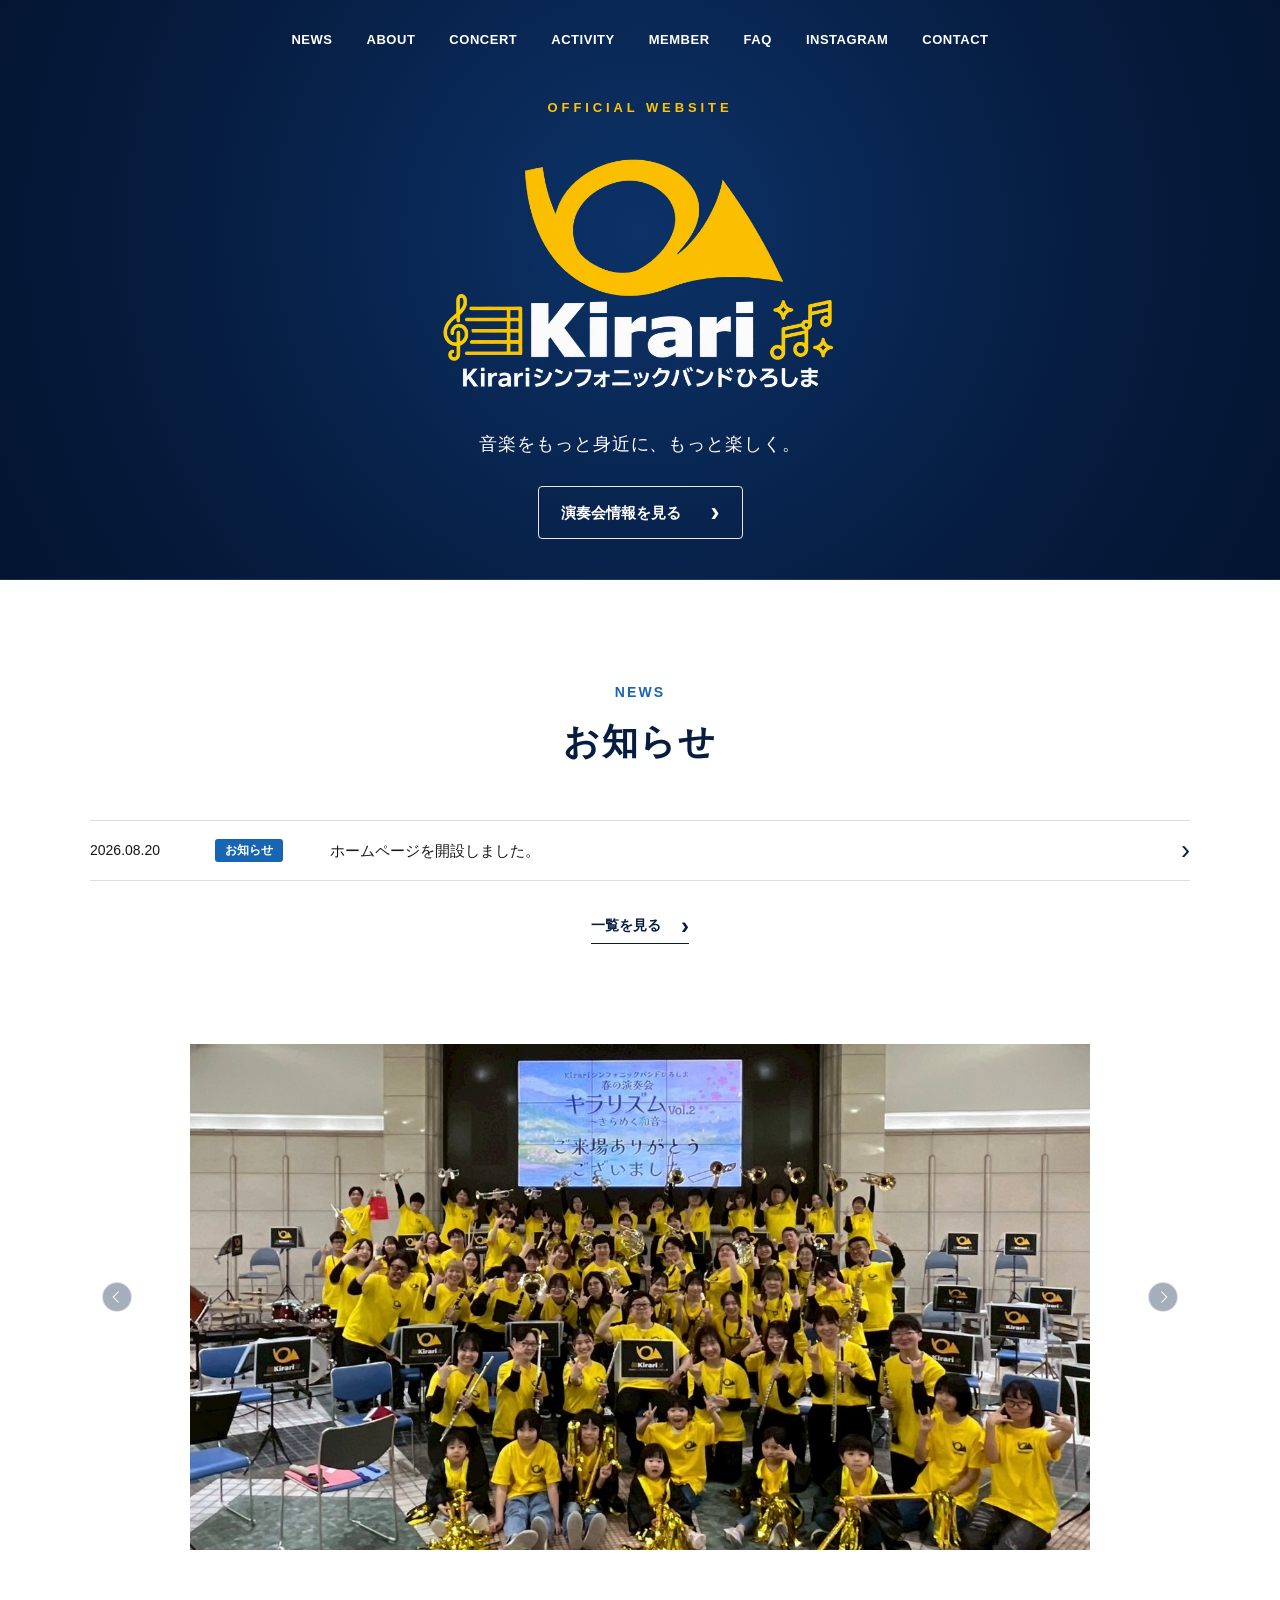
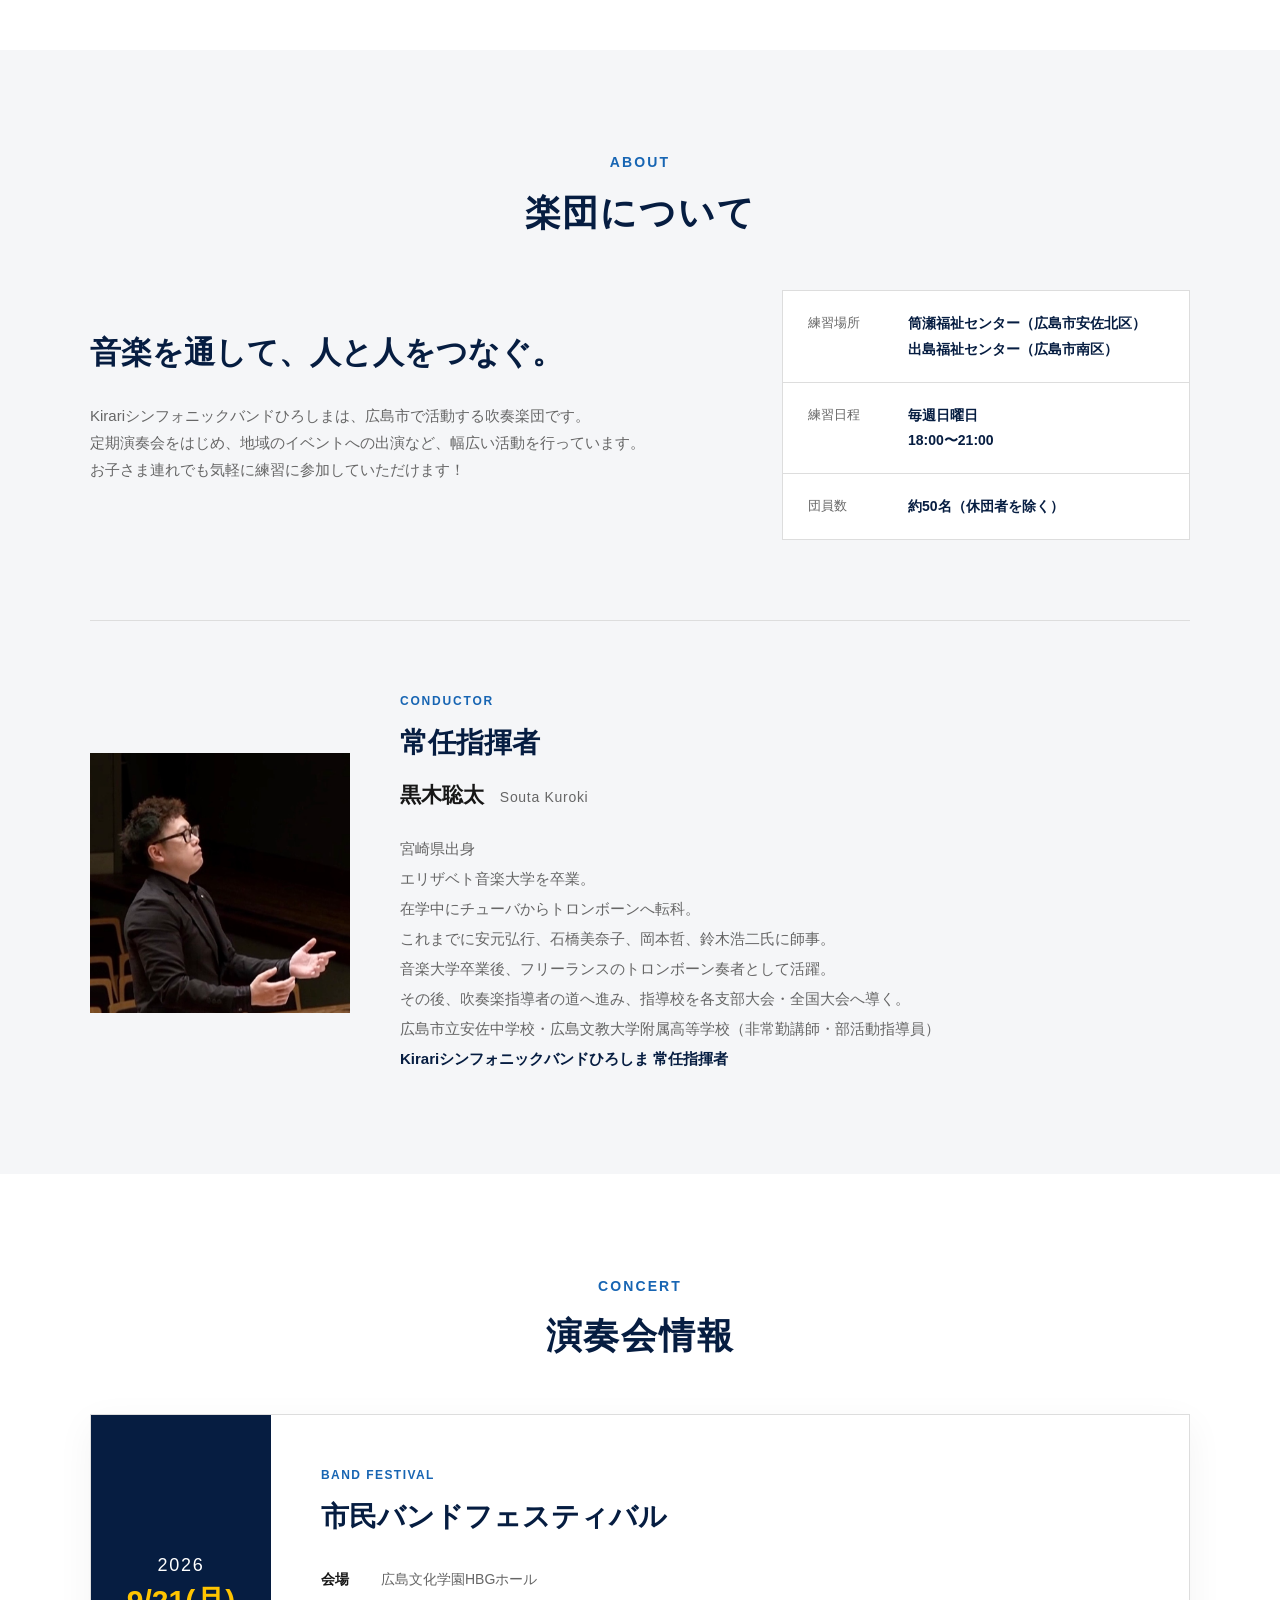
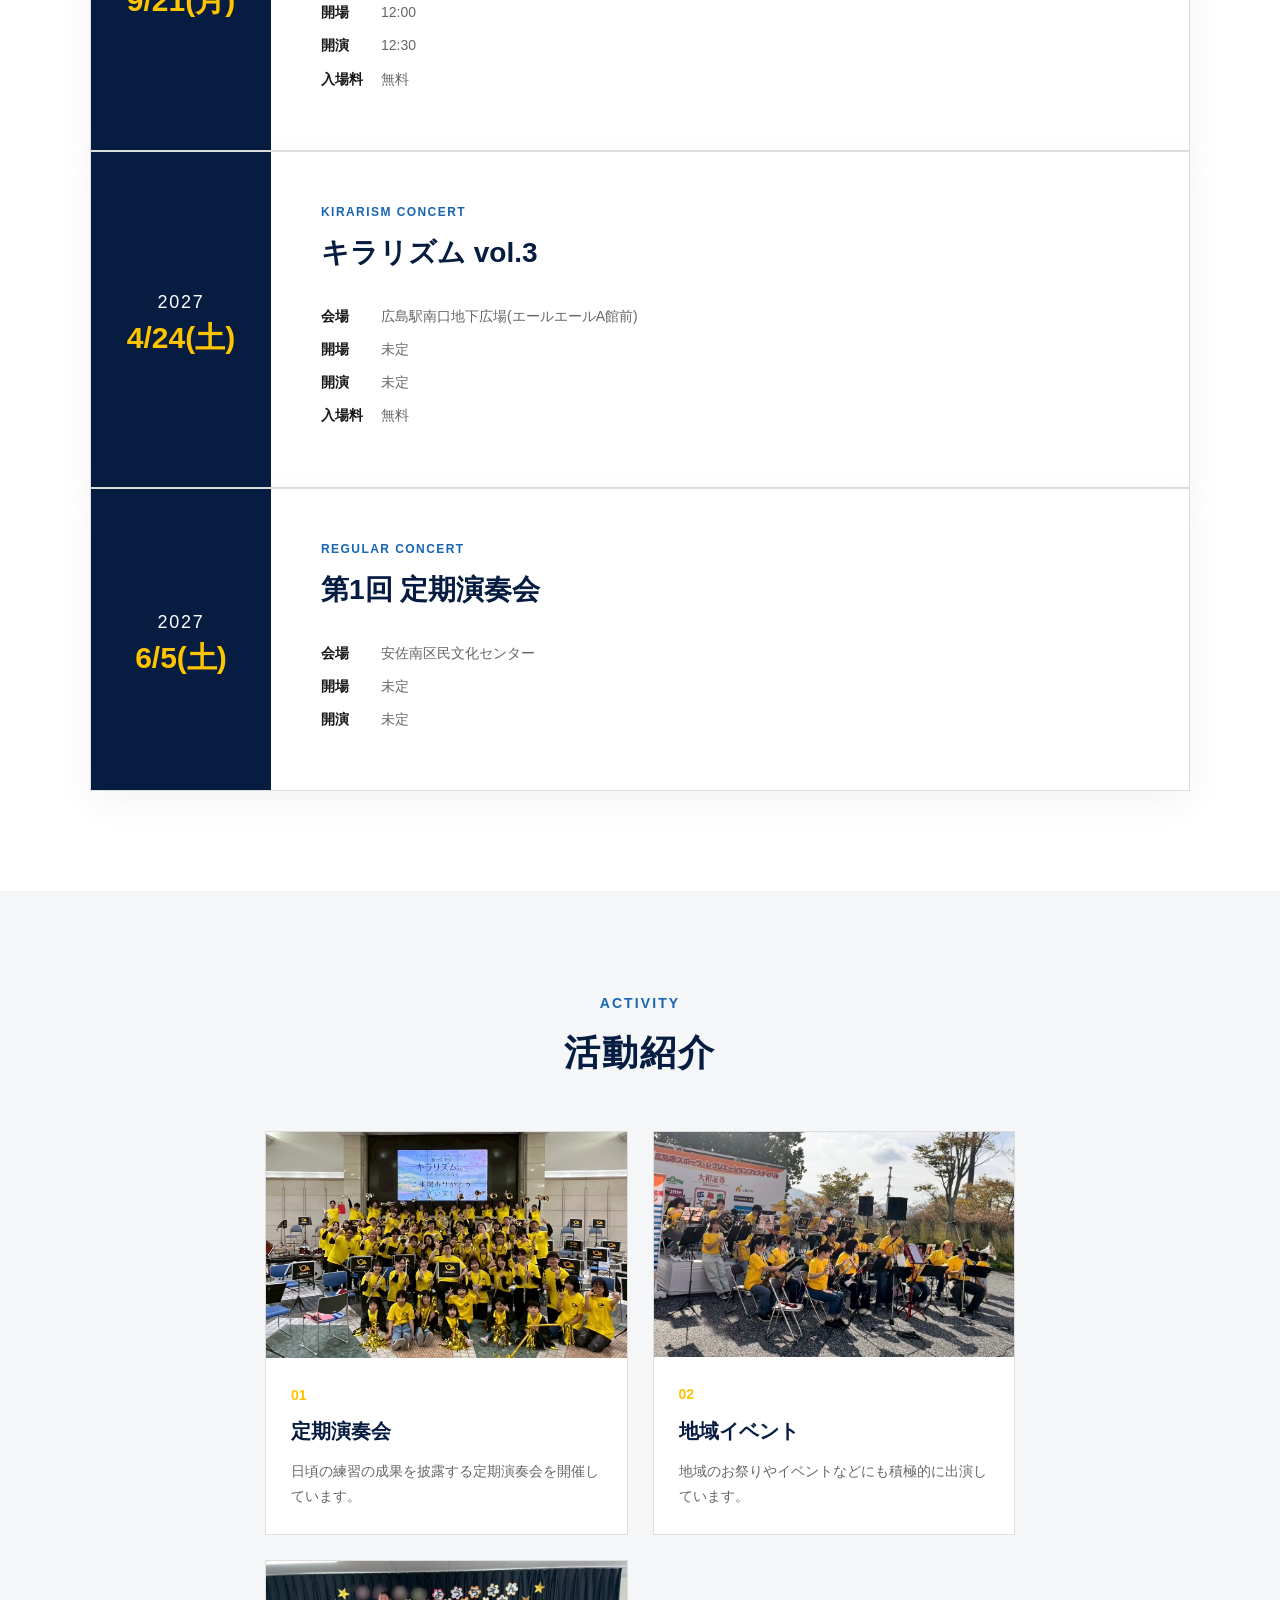
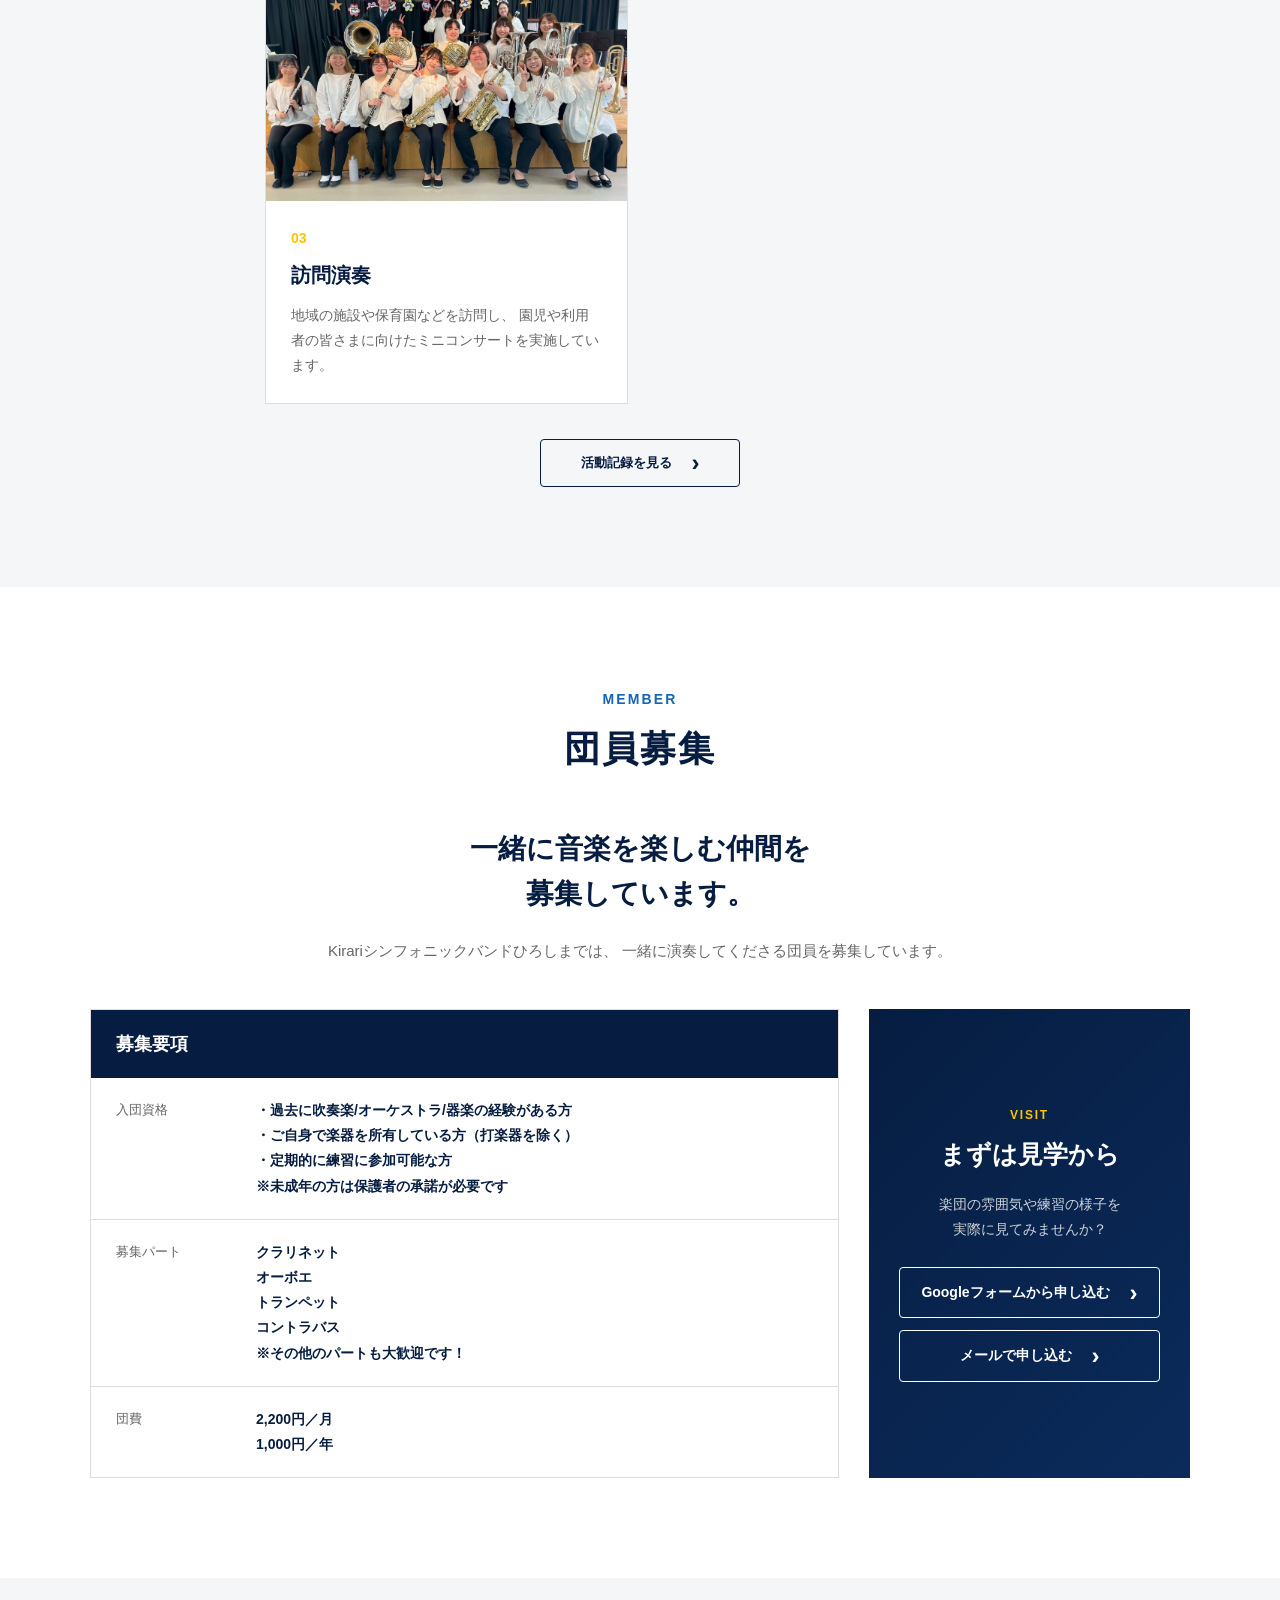
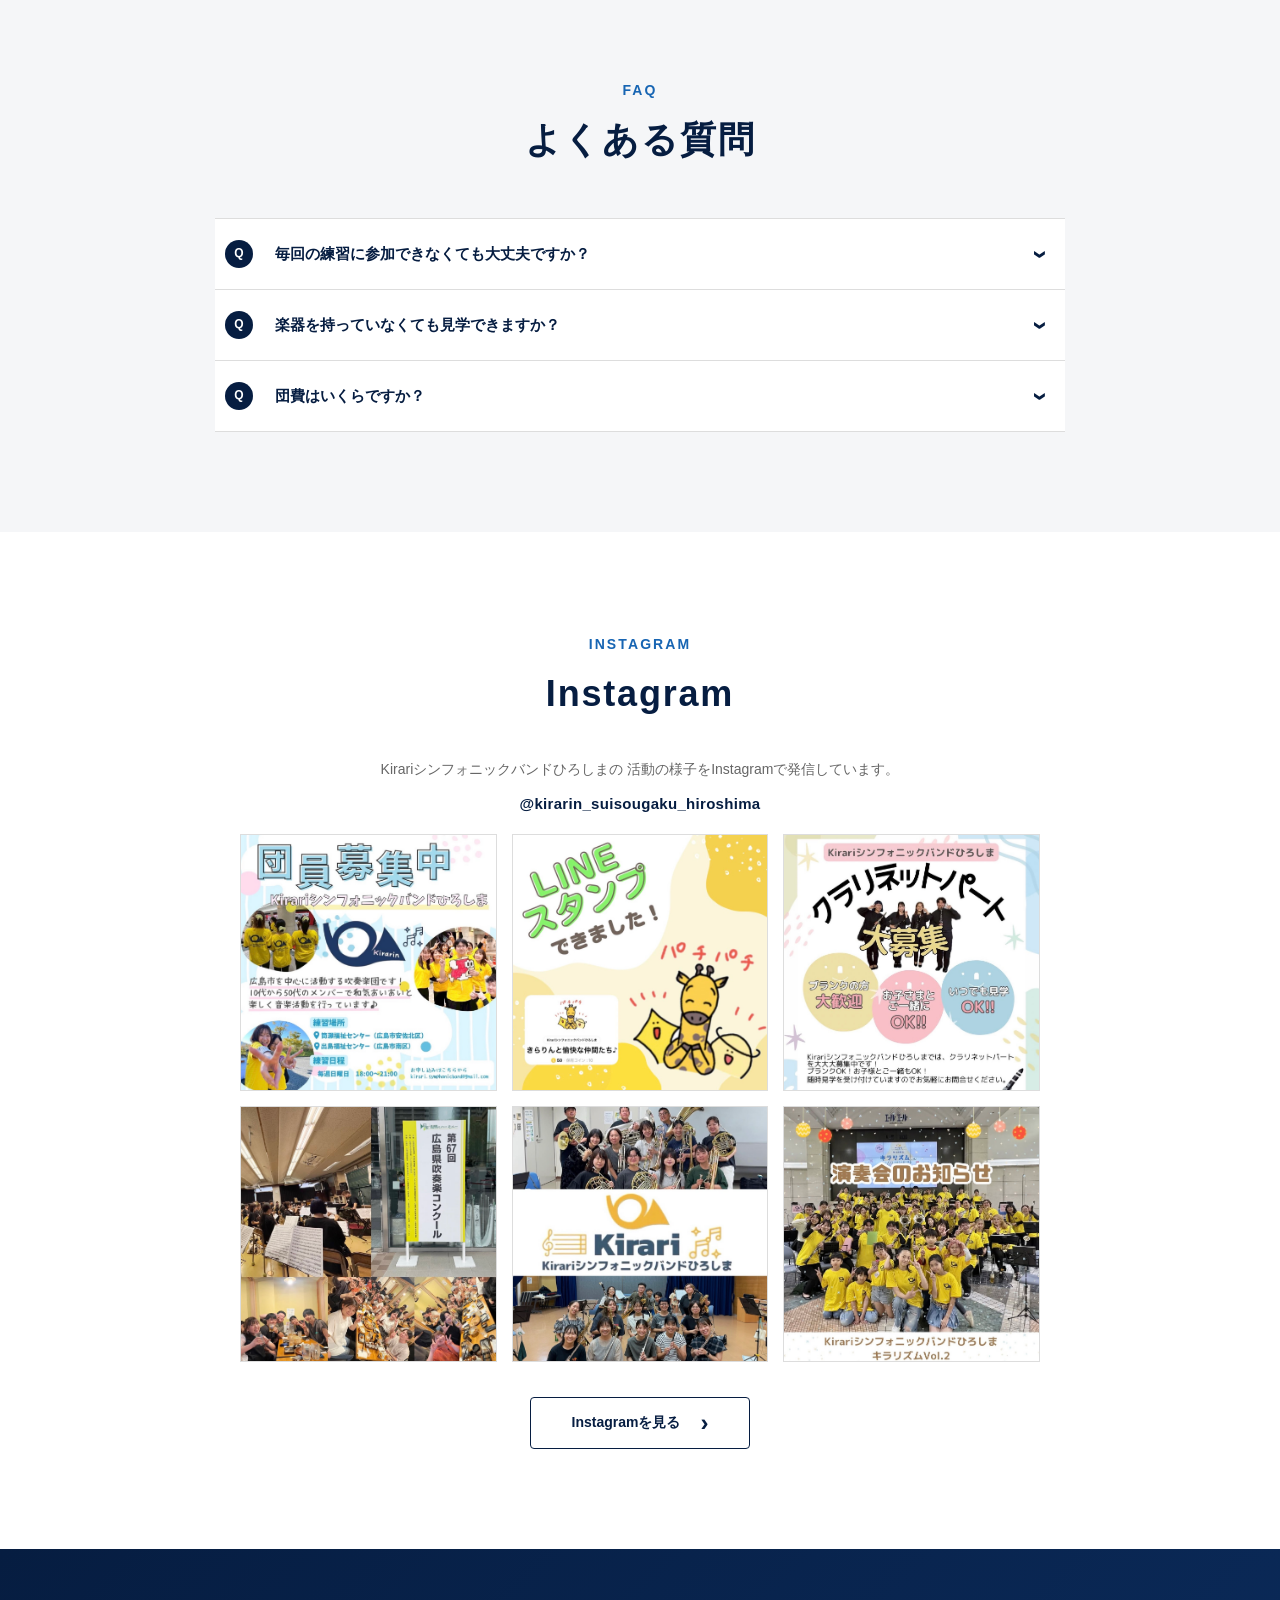
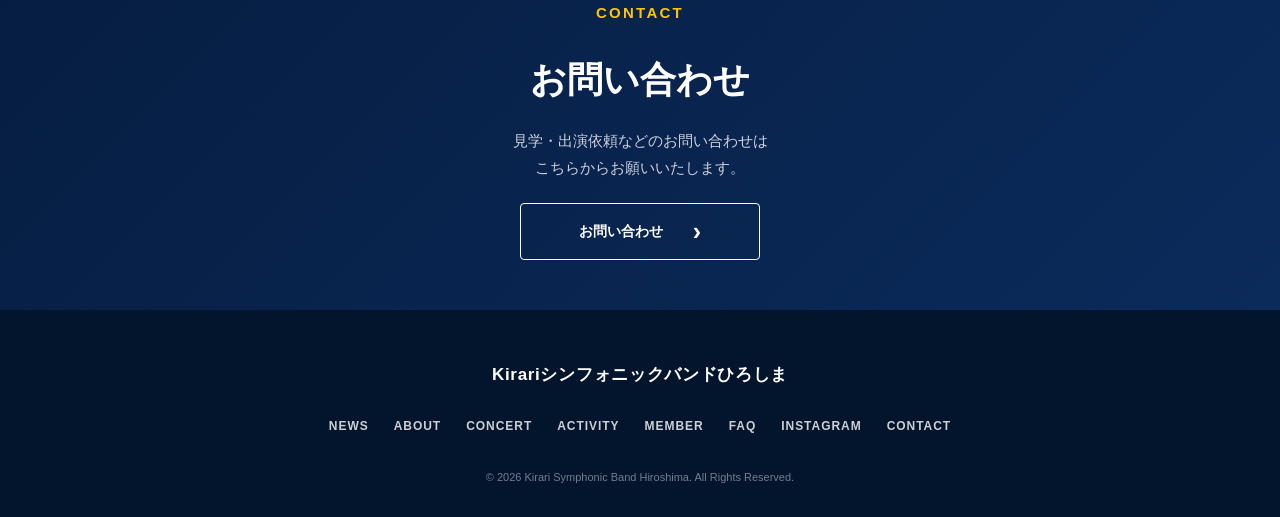
==== commit e7bbb770: "FAQ追加" ====
--- a/index.html
+++ b/index.html
@@ -39,6 +39,8 @@
         <a href="#concert">CONCERT</a>
         <a href="#activity">ACTIVITY</a>
         <a href="#member">MEMBER</a>
+        <a href="#faq">FAQ</a>
+        <a href="#instagram">INSTAGRAM</a>
         <a href="#contact">CONTACT</a>
 
       </nav>
@@ -557,6 +559,36 @@
 
     </section>
 
+    <!-- ==================== FAQ ==================== -->
+
+    <section id="faq" class="section faq-section">
+
+      <div class="container">
+
+        <div class="section-heading">
+
+          <p class="eyebrow">
+            FAQ
+          </p>
+
+          <h2>
+            よくある質問
+          </h2>
+
+        </div>
+
+        <div id="faq-list" class="faq-list">
+
+          <p class="faq-loading">
+            読み込み中・・・
+          </p>
+
+        </div>
+
+      </div>
+
+    </section>
+
 
     <!-- ==================== INSTAGRAM ==================== -->
 
@@ -714,6 +746,14 @@
           MEMBER
         </a>
 
+        <a href="#faq">
+          FAQ
+        </a>
+
+        <a href="#instagram">
+          INSTAGRAM
+        </a>
+
         <a href="#contact">
           CONTACT
         </a>
--- a/css/common.css
+++ b/css/common.css
@@ -1816,7 +1816,7 @@
 ================================================== */
 
 .instagram-section {
-  background: var(--gray);
+  background: var(--white);
 }
 
 .instagram-intro {
@@ -2256,4 +2256,259 @@
     justify-content: flex-end;
   }
 
+}
+
+/* ==================================================
+   FAQ
+================================================== */
+
+.faq-section {
+  background: var(--gray);
+}
+
+
+.faq-list {
+  max-width: 850px;
+
+  margin: 0 auto;
+
+  border-top: 1px solid var(--border);
+}
+
+
+.faq-item {
+  border-bottom: 1px solid var(--border);
+
+  background: var(--white);
+}
+
+
+/* ====================
+   FAQ QUESTION
+==================== */
+
+.faq-question {
+  display: grid;
+
+  grid-template-columns:
+    35px 1fr 30px;
+
+  align-items: center;
+
+  gap: 15px;
+
+  min-height: 70px;
+
+  padding: 15px 10px;
+
+  cursor: pointer;
+
+  list-style: none;
+
+  color: var(--navy);
+
+  font-size: 15px;
+
+  font-weight: 700;
+}
+
+
+/* Safari等の標準マーカーを消す */
+
+.faq-question::-webkit-details-marker {
+  display: none;
+}
+
+
+.faq-q {
+  display: flex;
+
+  align-items: center;
+  justify-content: center;
+
+  width: 28px;
+  height: 28px;
+
+  border-radius: 50%;
+
+  background: var(--navy);
+
+  color: var(--white);
+
+  font-size: 12px;
+
+  font-weight: 800;
+}
+
+
+.faq-question-text {
+  line-height: 1.7;
+}
+
+
+.faq-arrow {
+  display: flex;
+
+  align-items: center;
+  justify-content: center;
+
+  color: var(--navy);
+
+  font-size: 27px;
+
+  line-height: 1;
+
+  transform: rotate(90deg);
+
+  transition:
+    transform .25s ease;
+}
+
+
+/* ====================
+   OPEN
+==================== */
+
+.faq-item[open] .faq-arrow {
+  transform: rotate(-90deg);
+}
+
+
+.faq-item[open] .faq-question {
+  background: #f8fafc;
+}
+
+
+/* ====================
+   FAQ ANSWER
+==================== */
+
+.faq-answer {
+  display: grid;
+
+  grid-template-columns:
+    35px 1fr;
+
+  gap: 15px;
+
+  padding:
+    5px 45px 25px 10px;
+
+  color: var(--text-light);
+
+  font-size: 14px;
+
+  line-height: 1.9;
+}
+
+
+.faq-a {
+  display: flex;
+
+  align-items: center;
+  justify-content: center;
+
+  width: 28px;
+  height: 28px;
+
+  border-radius: 50%;
+
+  background: var(--gold);
+
+  color: var(--navy);
+
+  font-size: 12px;
+
+  font-weight: 800;
+}
+
+
+.faq-answer p {
+  margin: 0;
+}
+
+
+/* ====================
+   FAQ ERROR / LOADING
+==================== */
+
+.faq-loading,
+.faq-error {
+  margin: 0;
+
+  padding: 25px;
+
+  color: var(--text-light);
+
+  font-size: 14px;
+
+  text-align: center;
+}
+
+
+/* ==================================================
+   FAQ MOBILE
+================================================== */
+
+@media (max-width: 700px) {
+
+  .faq-list {
+    width: 100%;
+  }
+
+
+  .faq-question {
+    grid-template-columns:
+      30px 1fr 24px;
+
+    gap: 10px;
+
+    min-height: 65px;
+
+    padding: 13px 5px;
+
+    font-size: 13px;
+  }
+
+
+  .faq-q {
+    width: 25px;
+    height: 25px;
+
+    font-size: 11px;
+  }
+
+
+  .faq-question-text {
+    line-height: 1.7;
+  }
+
+
+  .faq-arrow {
+    font-size: 23px;
+  }
+
+
+  .faq-answer {
+    grid-template-columns:
+      30px 1fr;
+
+    gap: 10px;
+
+    padding:
+      3px 30px 20px 5px;
+
+    font-size: 13px;
+
+    line-height: 1.8;
+  }
+
+
+  .faq-a {
+    width: 25px;
+    height: 25px;
+
+    font-size: 11px;
+  }
+
 }
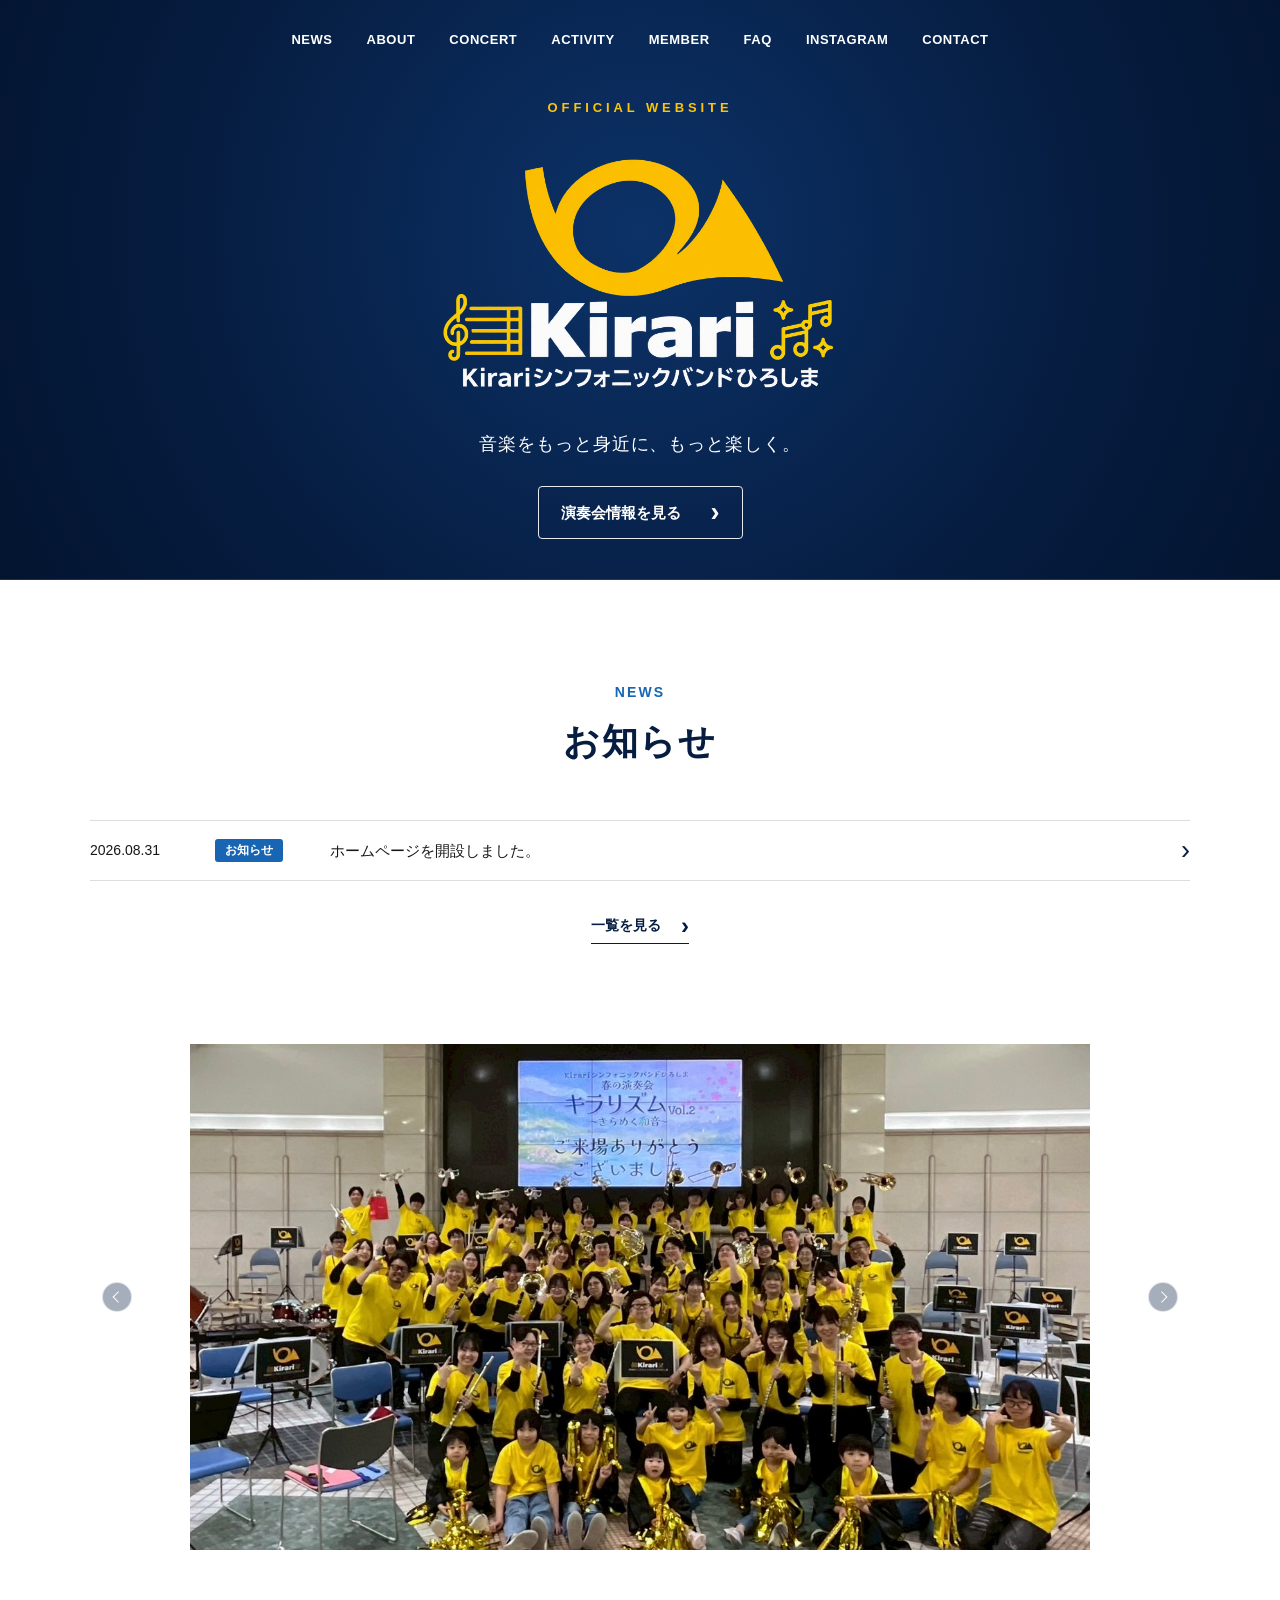
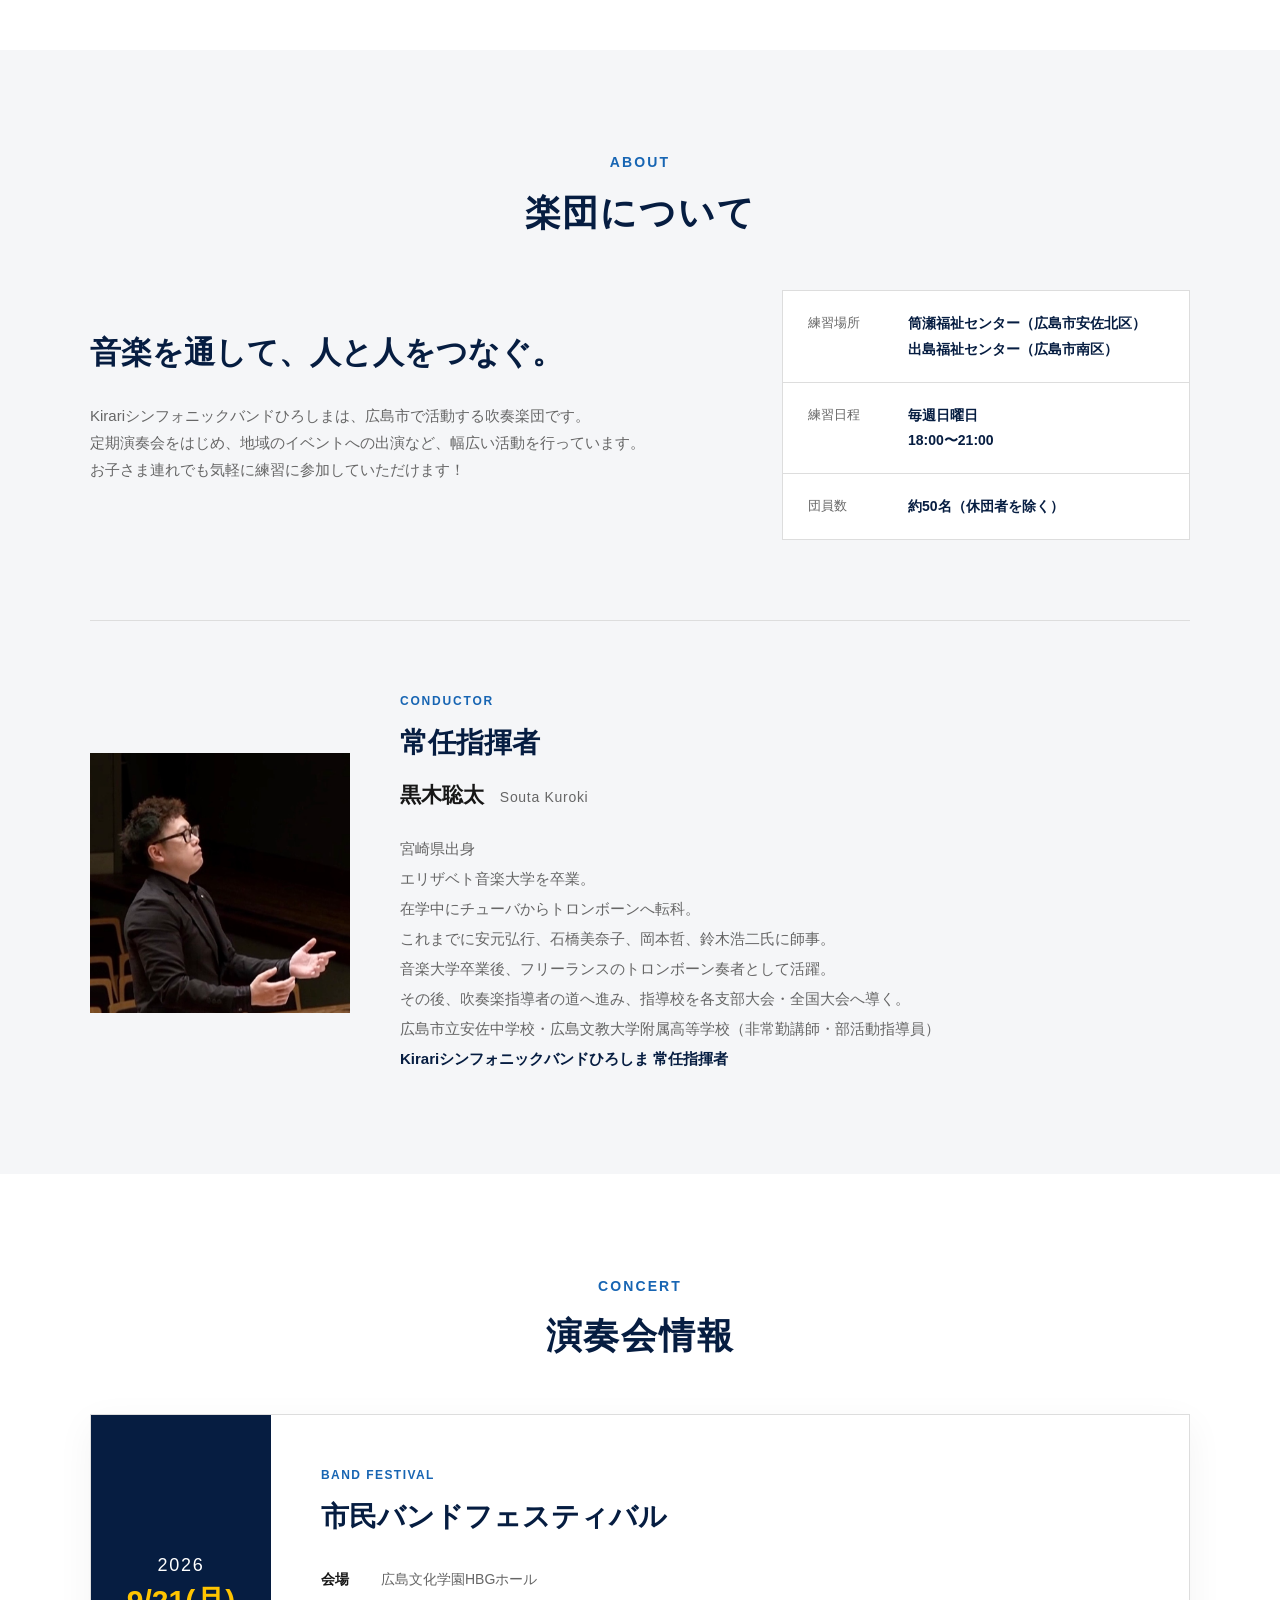
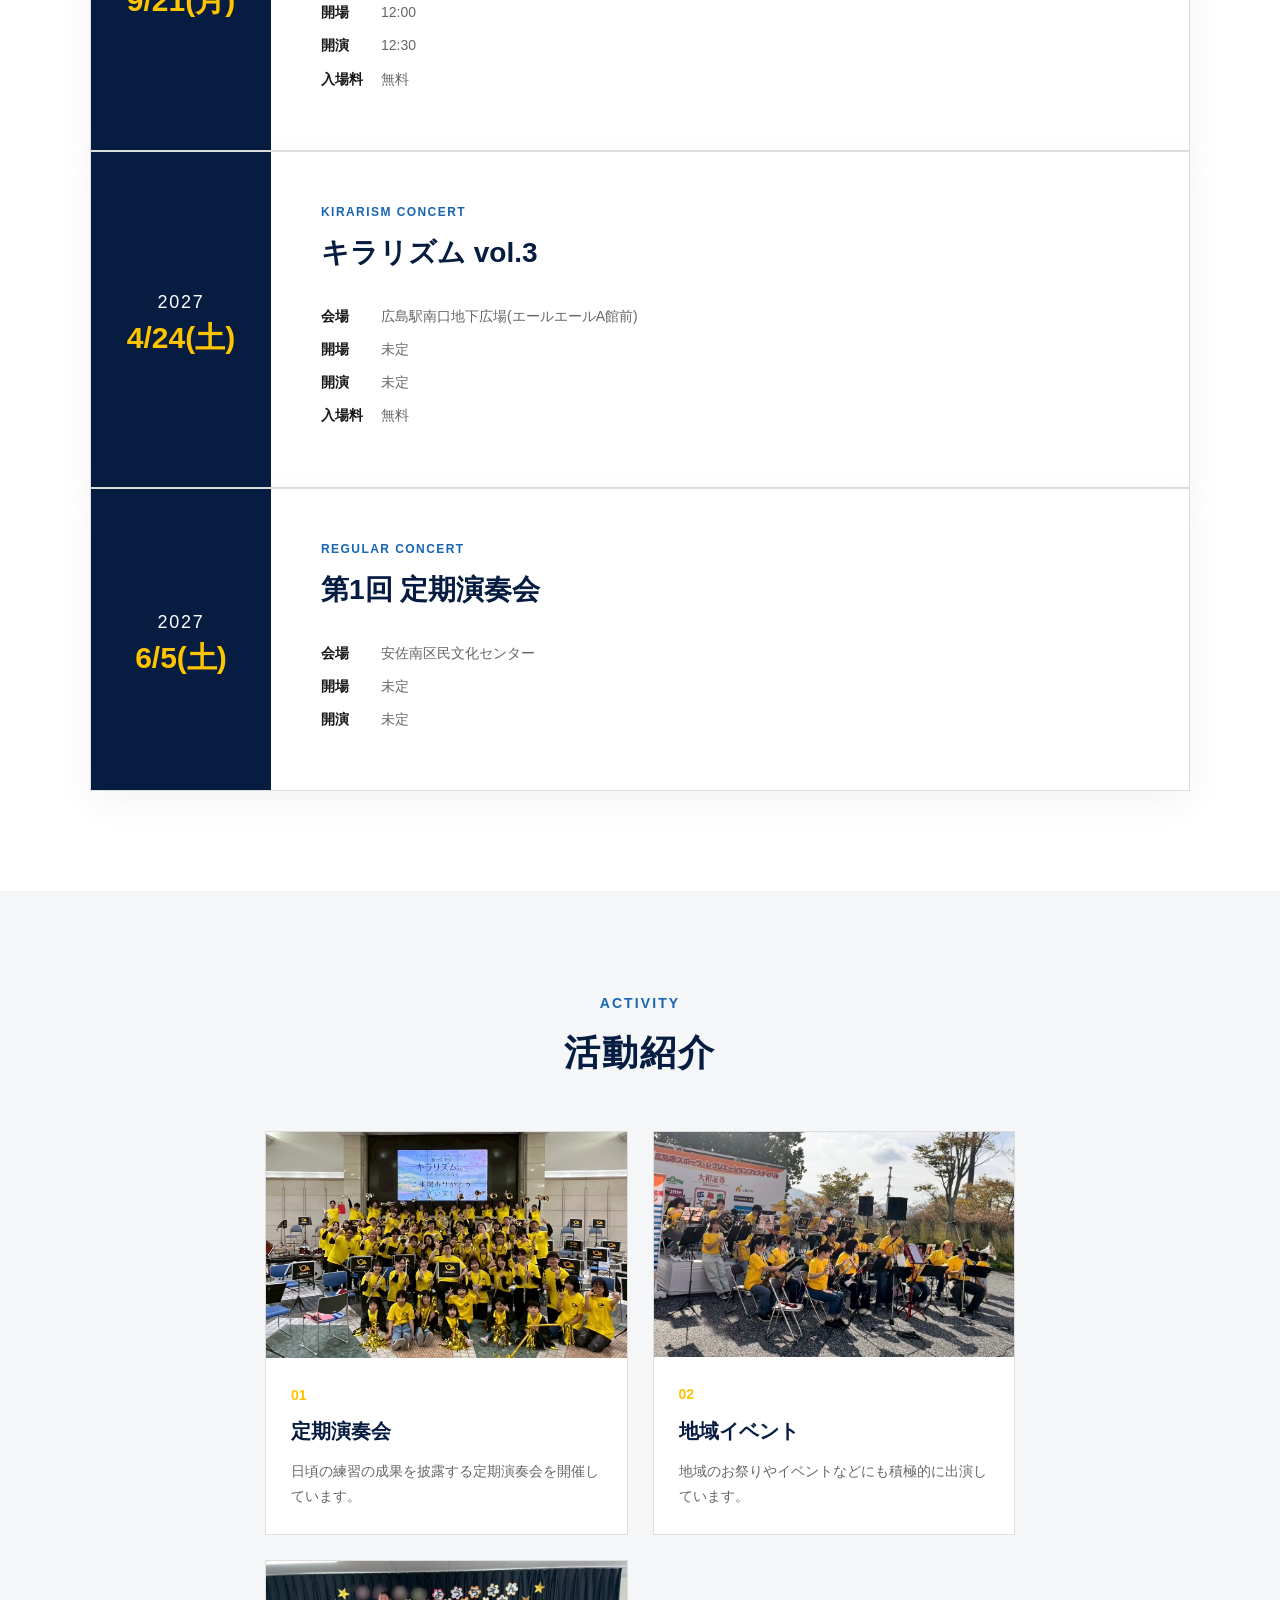
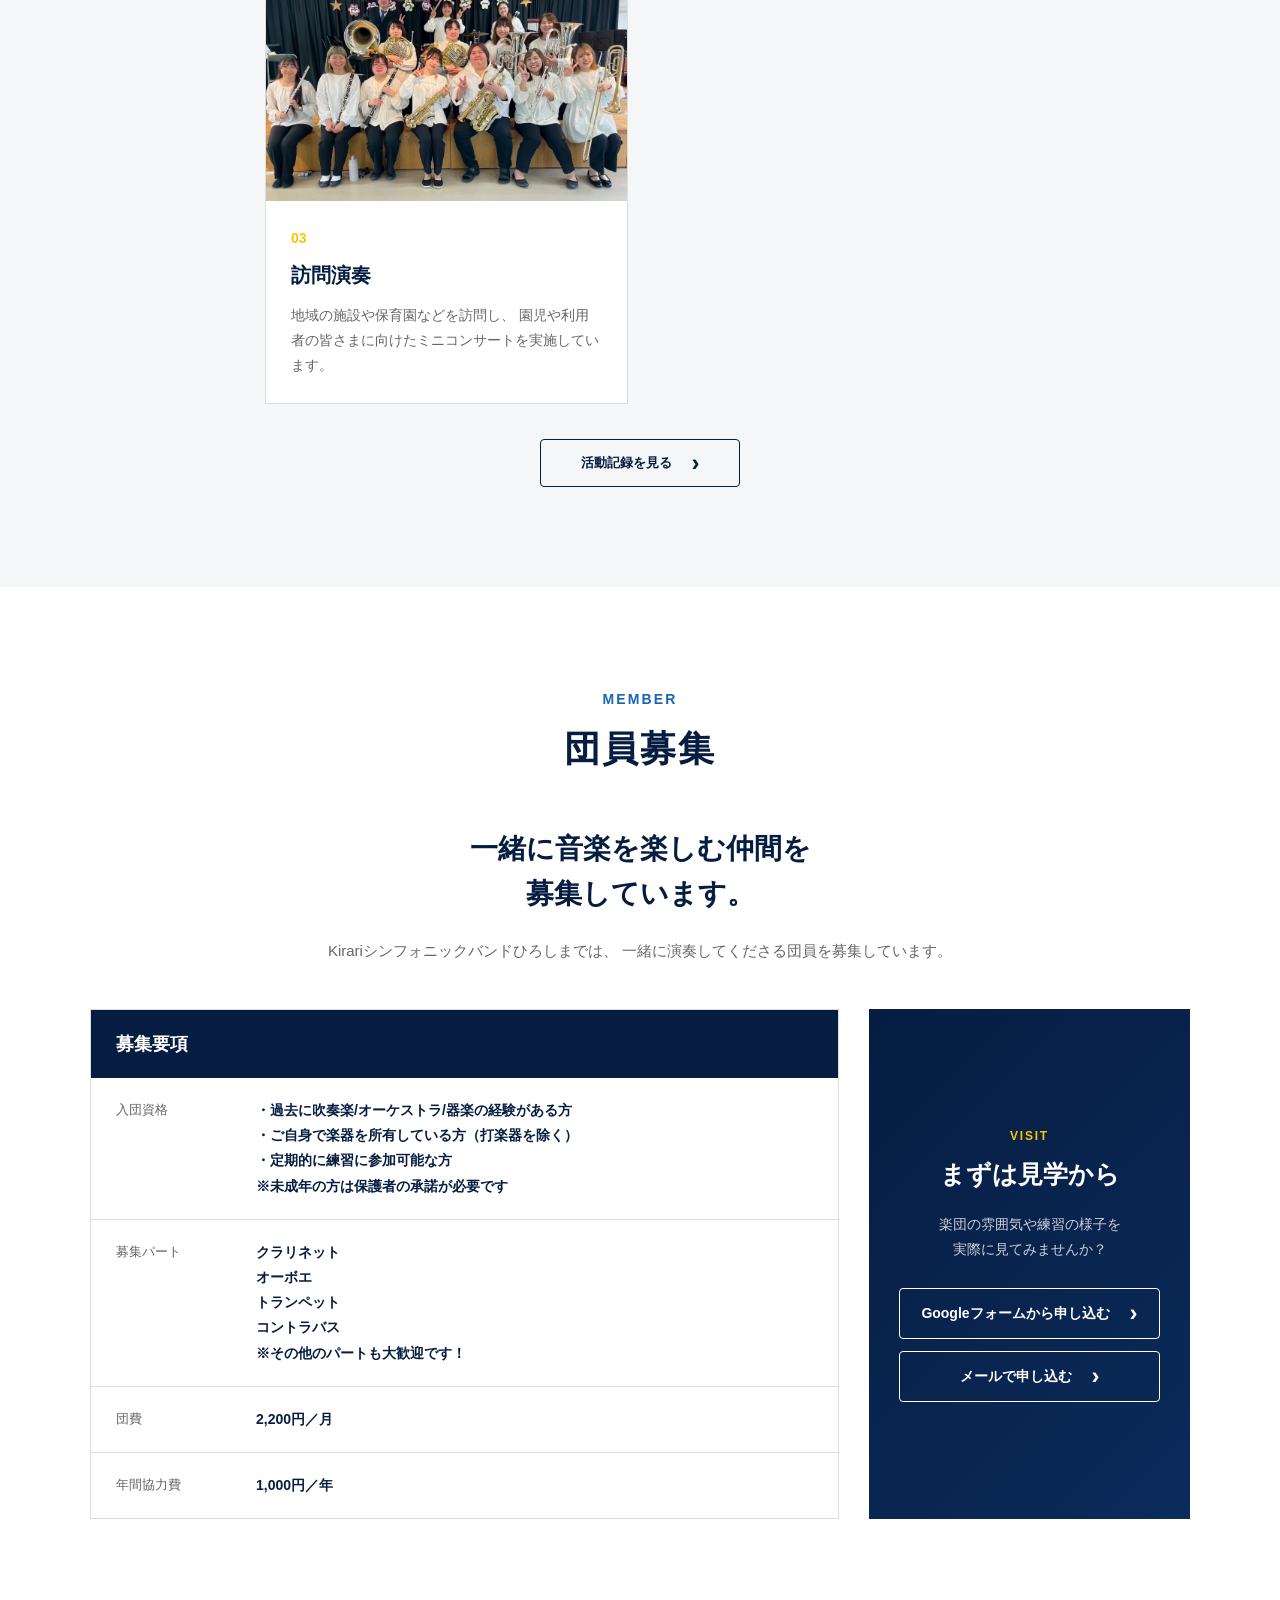
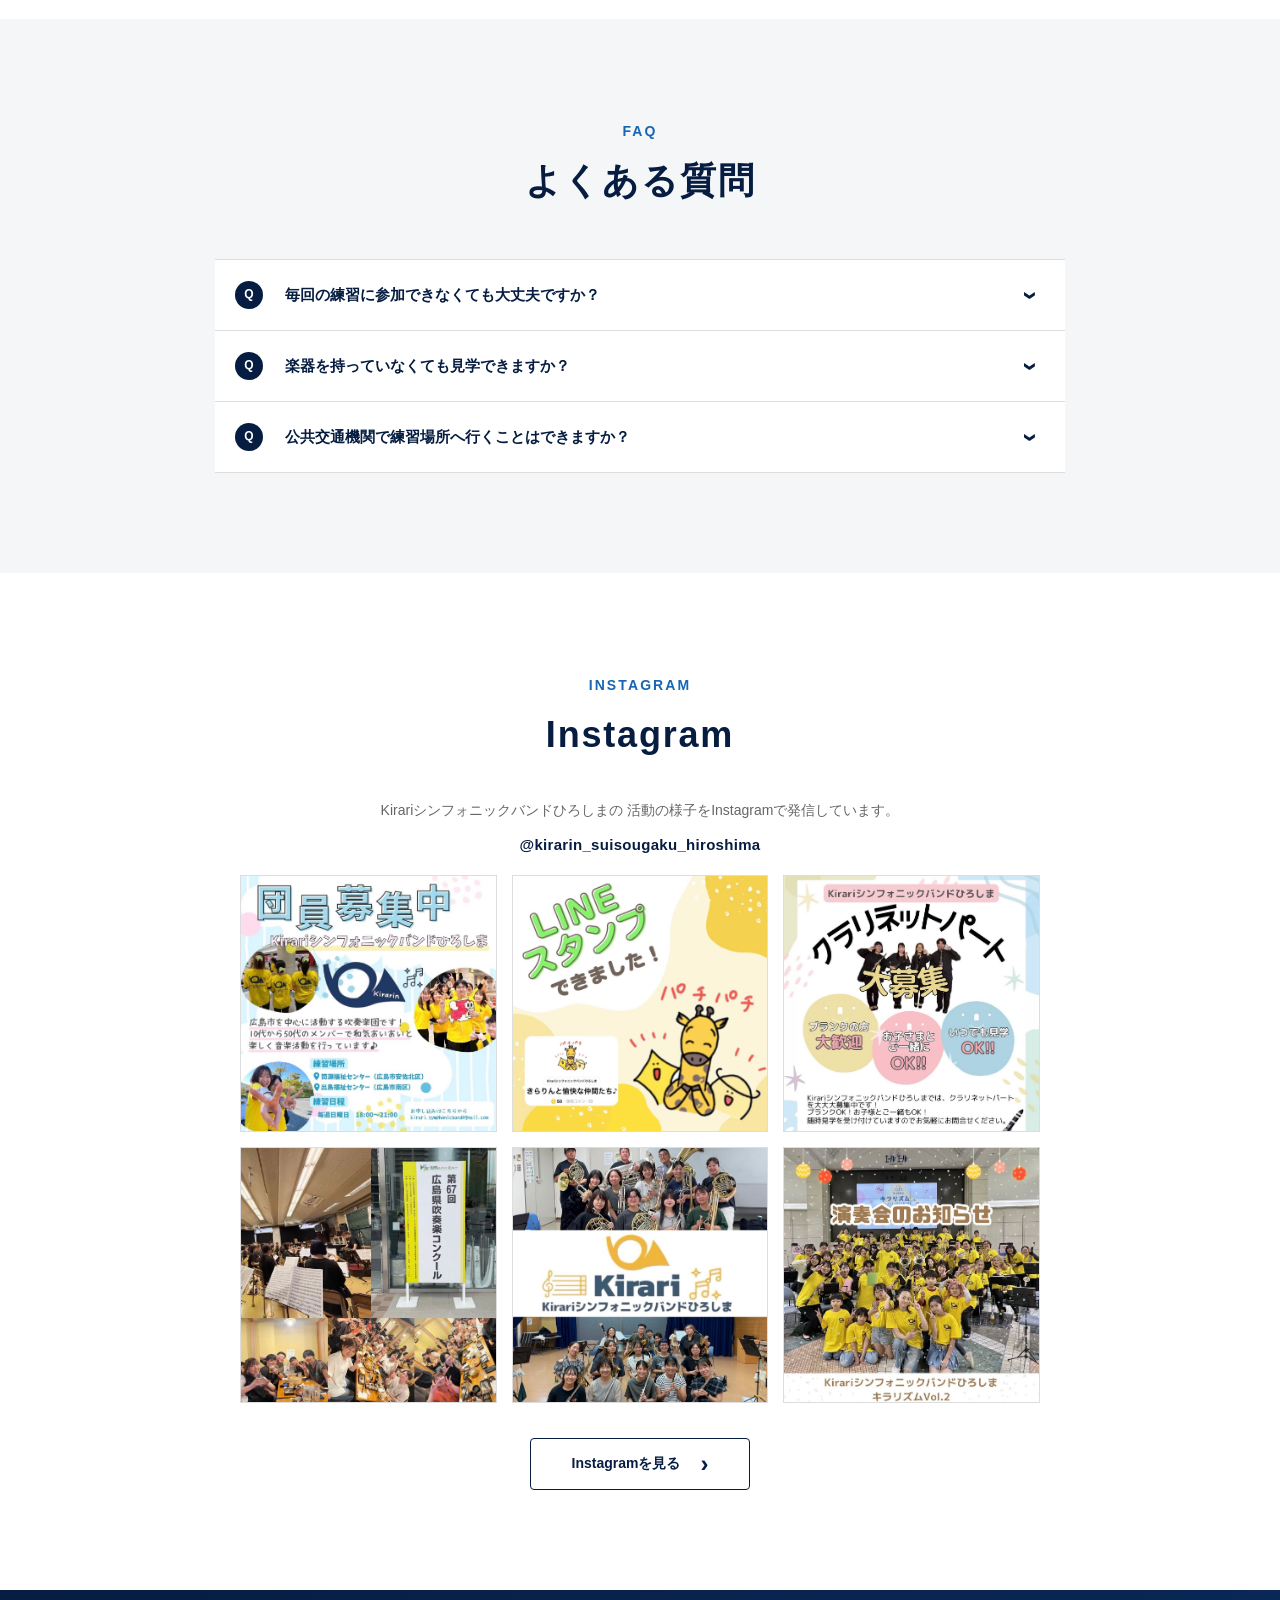
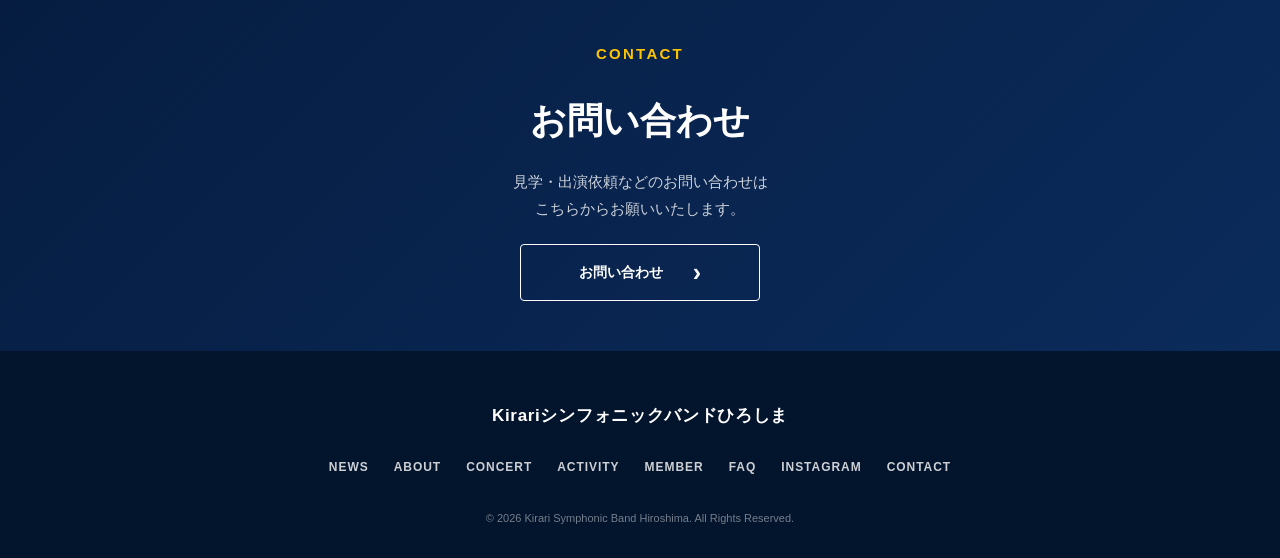
==== commit cb510e08: "団費の表現変更" ====
--- a/index.html
+++ b/index.html
@@ -510,7 +510,18 @@
                 </span>
 
                 <strong>
-                  2,200円／月<br>
+                  2,200円／月
+                </strong>
+
+              </div>
+
+              <div class="member-info-row">
+
+                <span>
+                  年間協力費
+                </span>
+
+                <strong>
                   1,000円／年
                 </strong>
 
--- a/css/common.css
+++ b/css/common.css
@@ -2299,7 +2299,7 @@
 
   min-height: 70px;
 
-  padding: 15px 10px;
+  padding: 15px 20px;
 
   cursor: pointer;
 
@@ -2391,8 +2391,7 @@
 
   gap: 15px;
 
-  padding:
-    5px 45px 25px 10px;
+  padding: 15px 20px;
 
   color: var(--text-light);
 
@@ -2465,7 +2464,7 @@
 
     min-height: 65px;
 
-    padding: 13px 5px;
+    padding: 13px 10px;
 
     font-size: 13px;
   }
@@ -2495,8 +2494,7 @@
 
     gap: 10px;
 
-    padding:
-      3px 30px 20px 5px;
+    padding: 13px 10px;
 
     font-size: 13px;
 
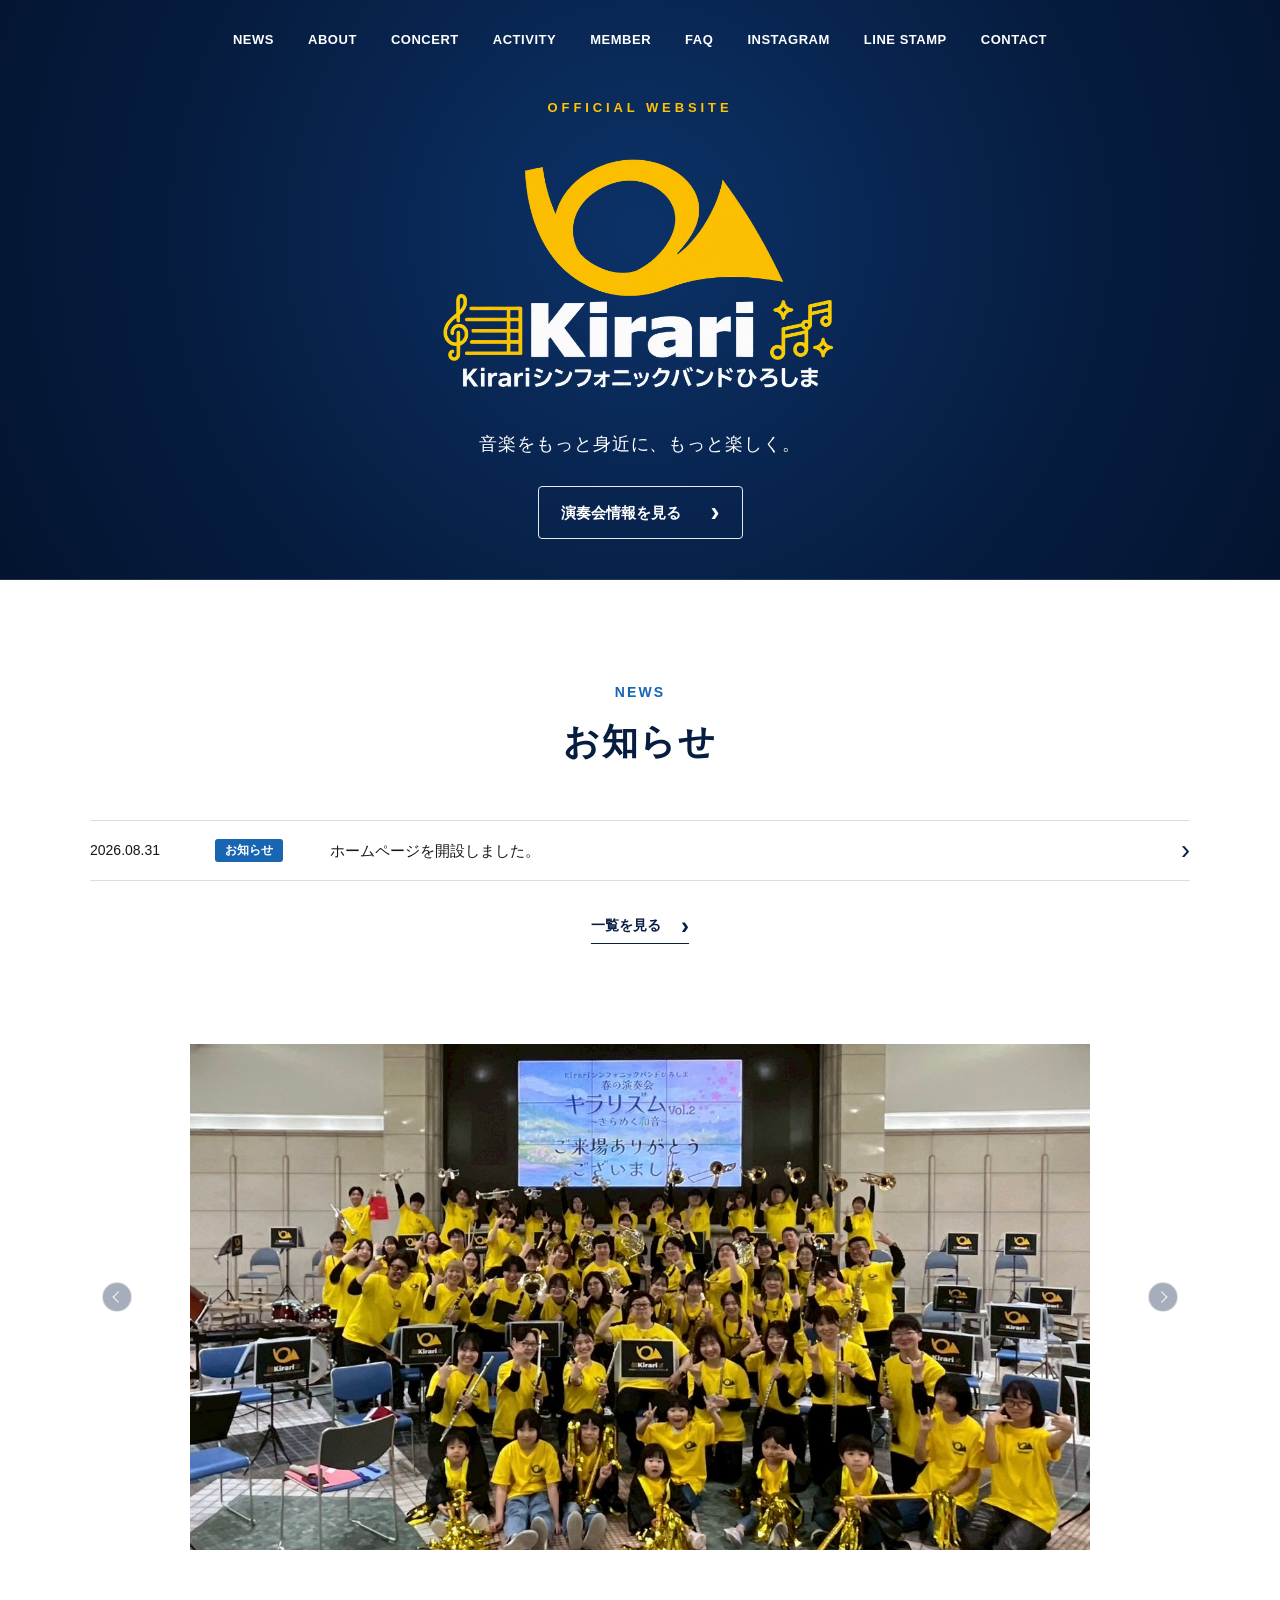
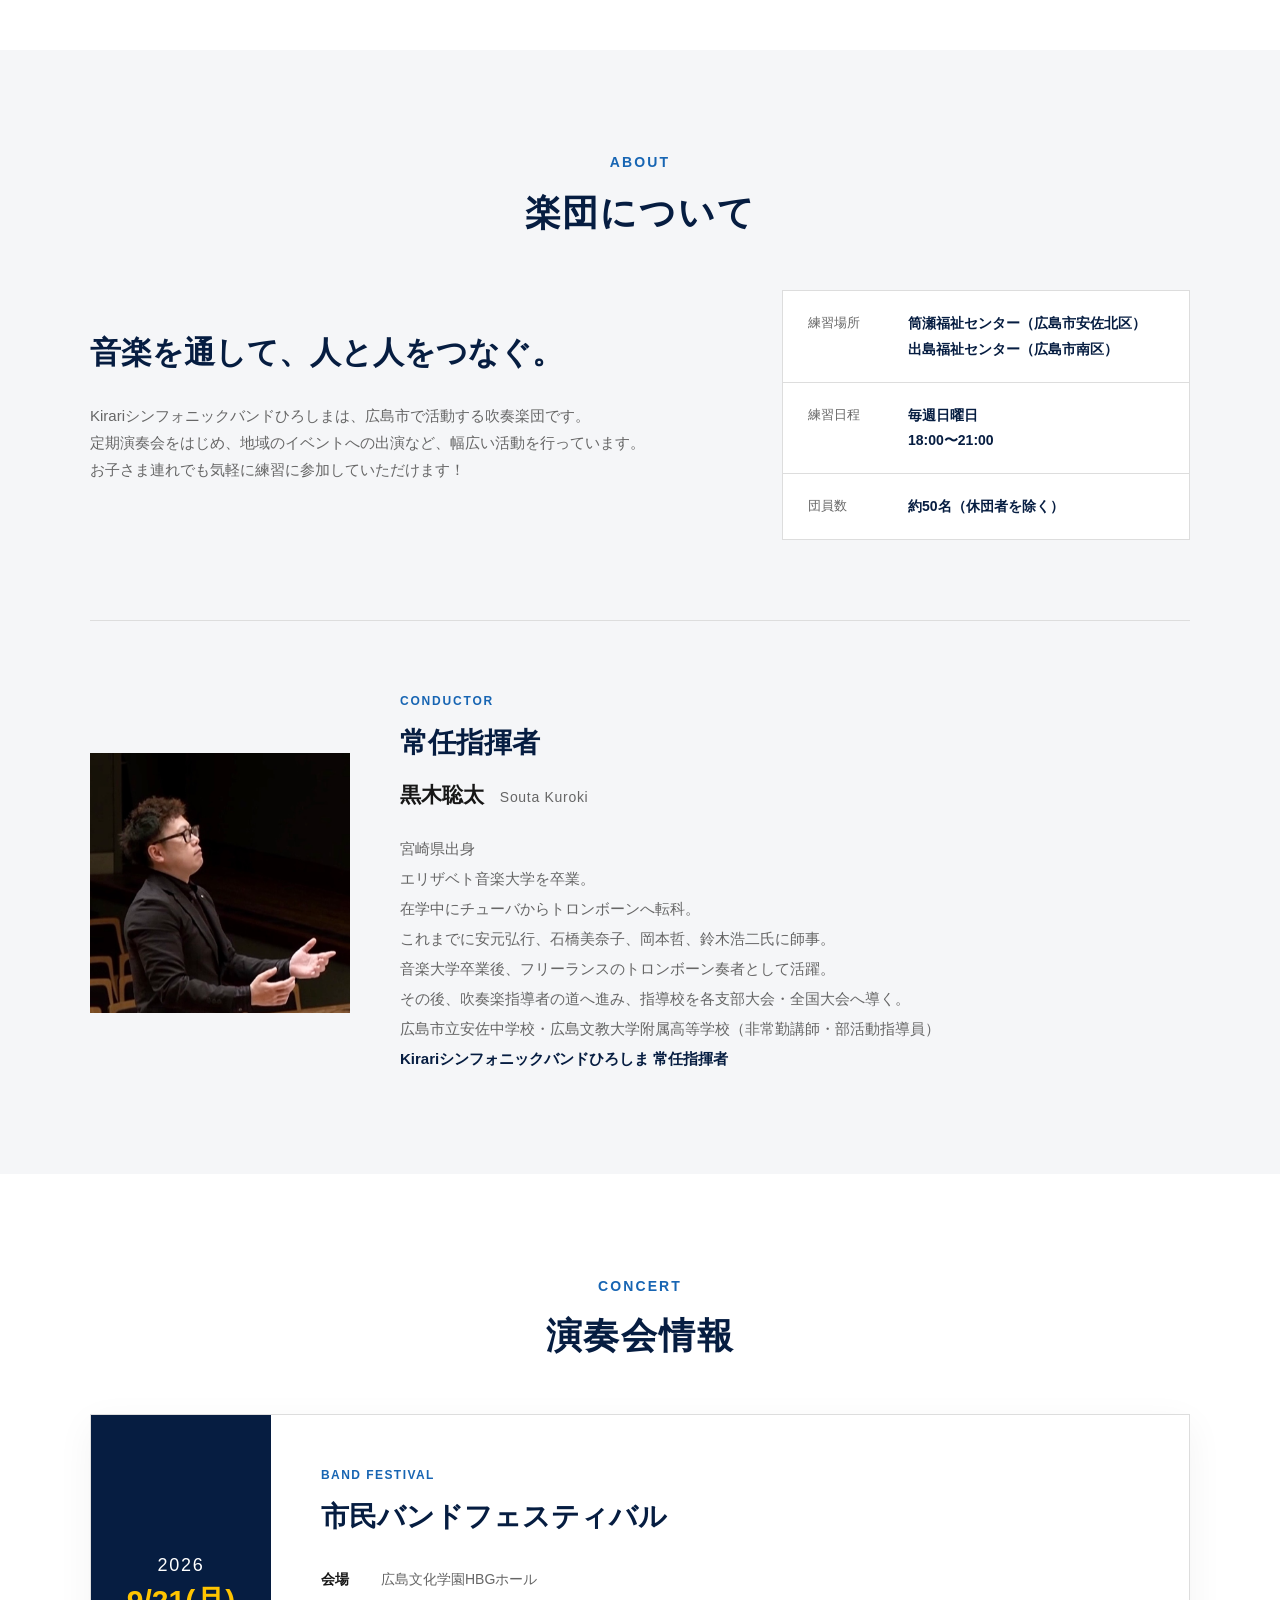
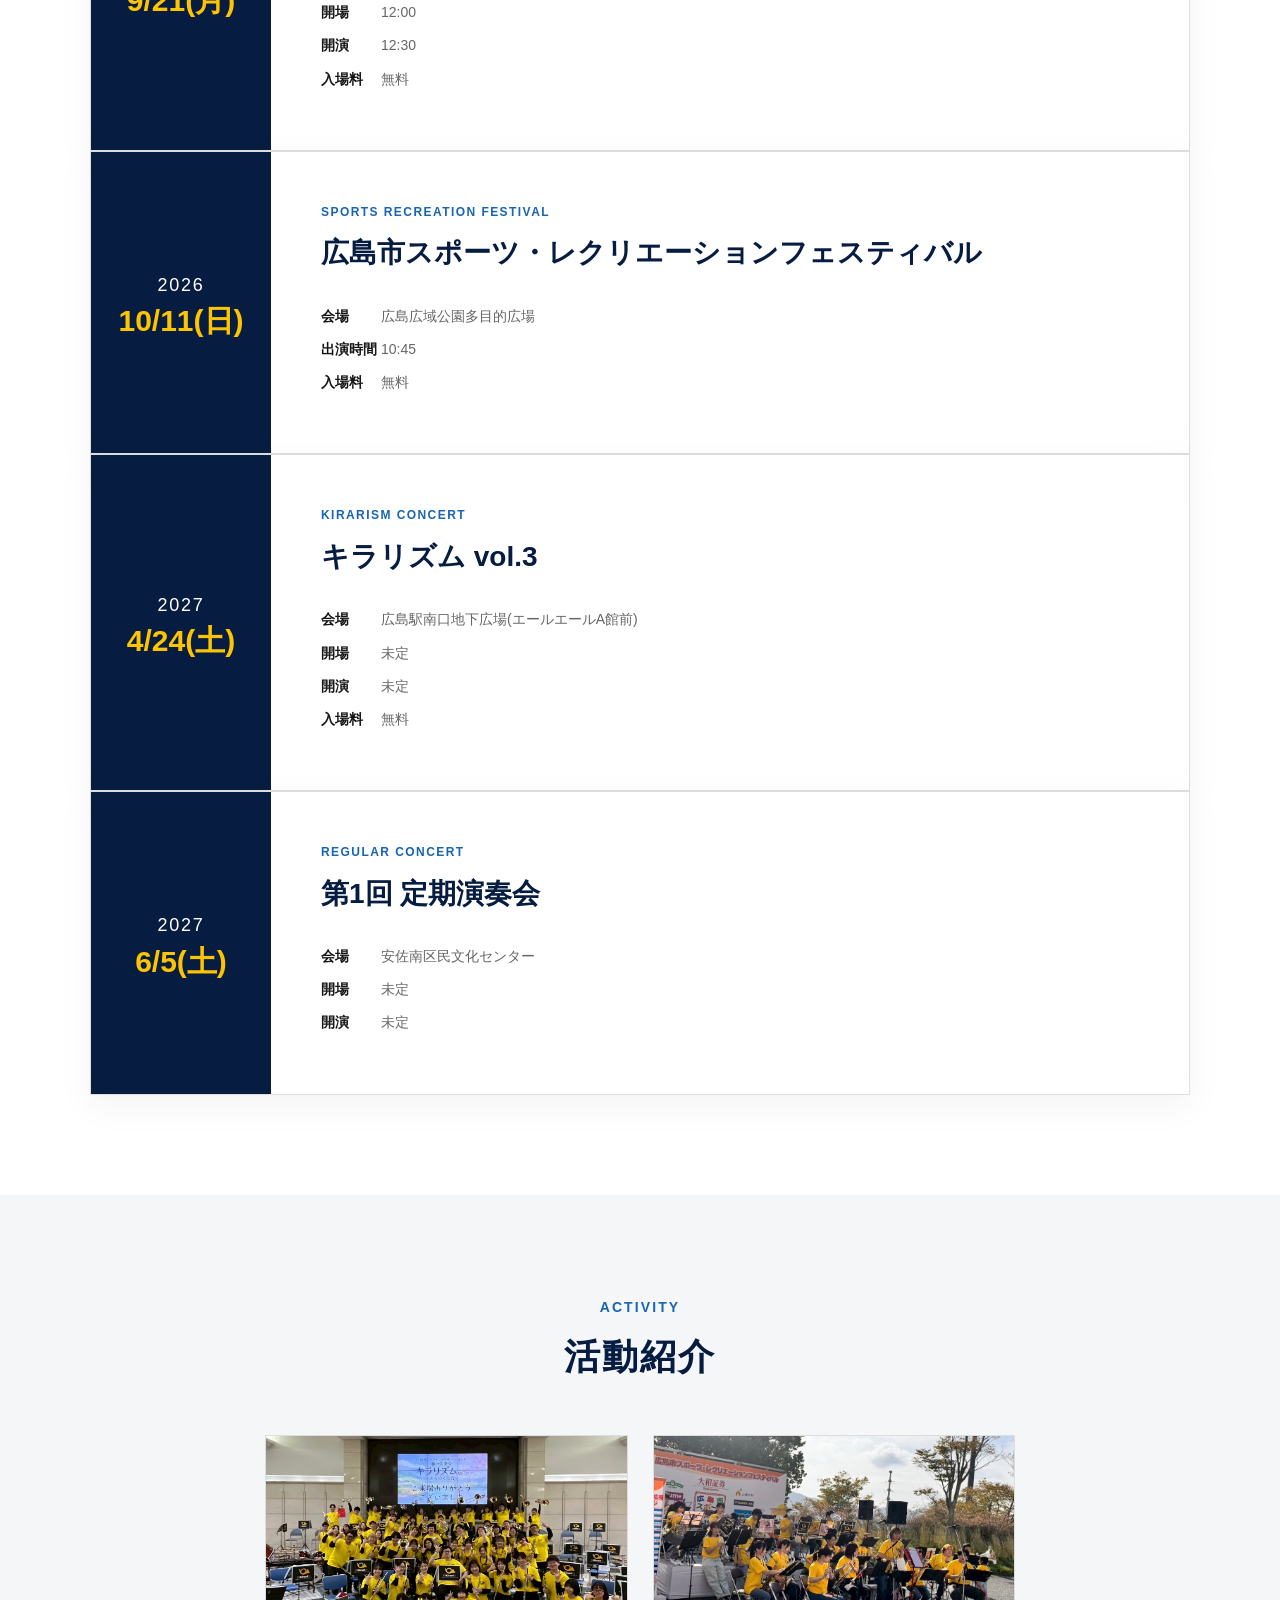
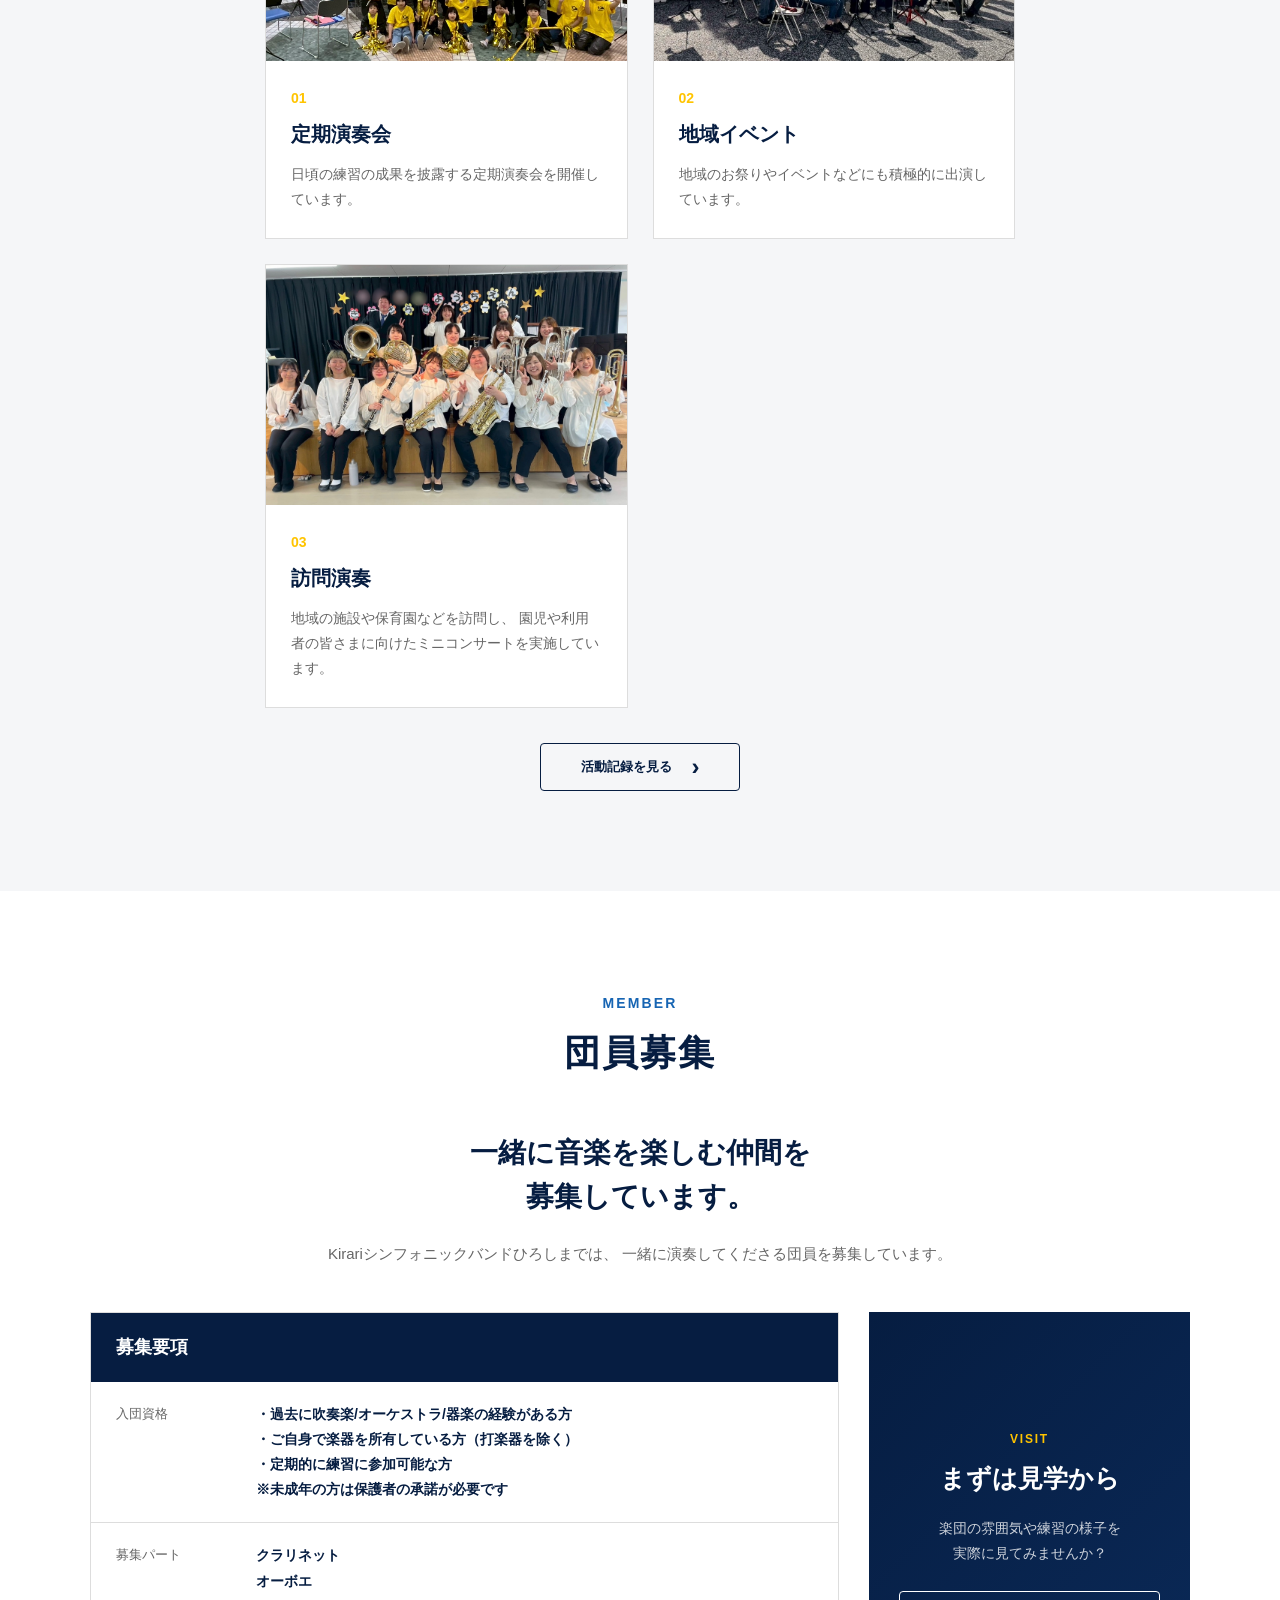
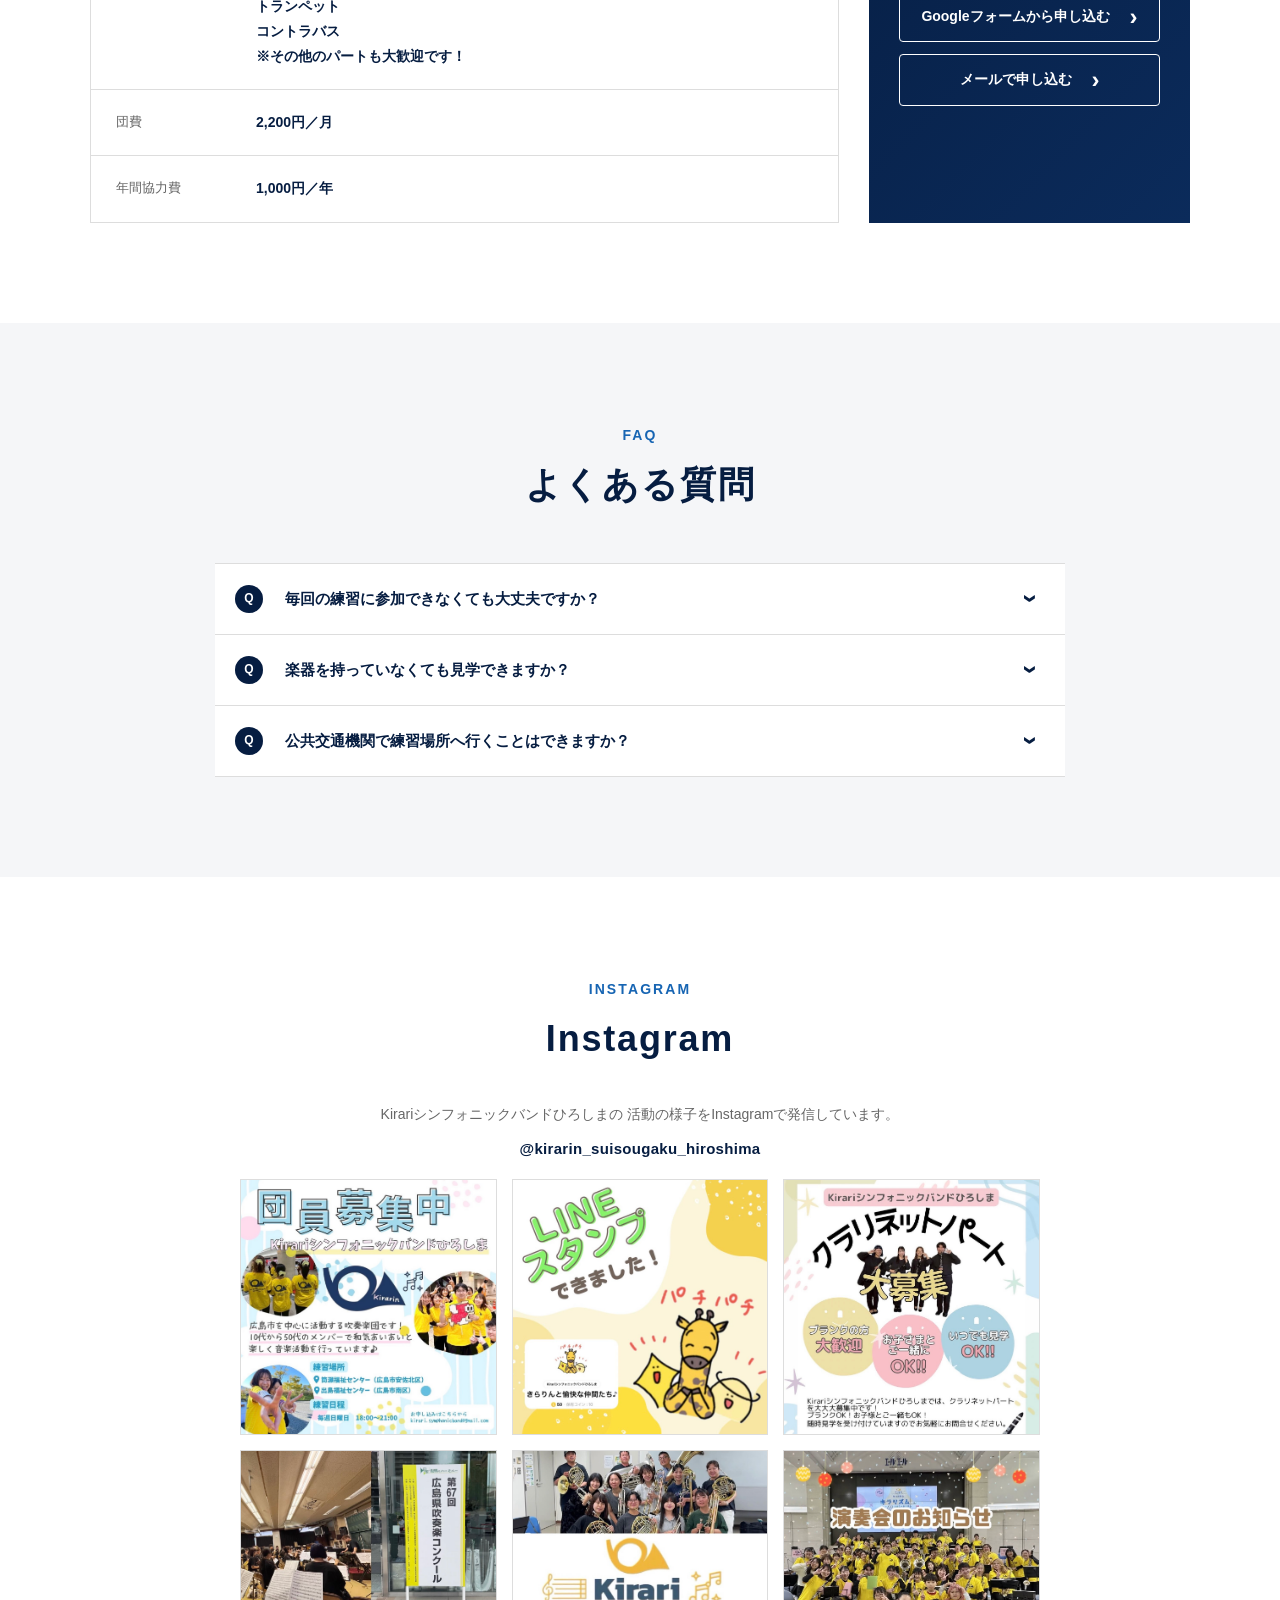
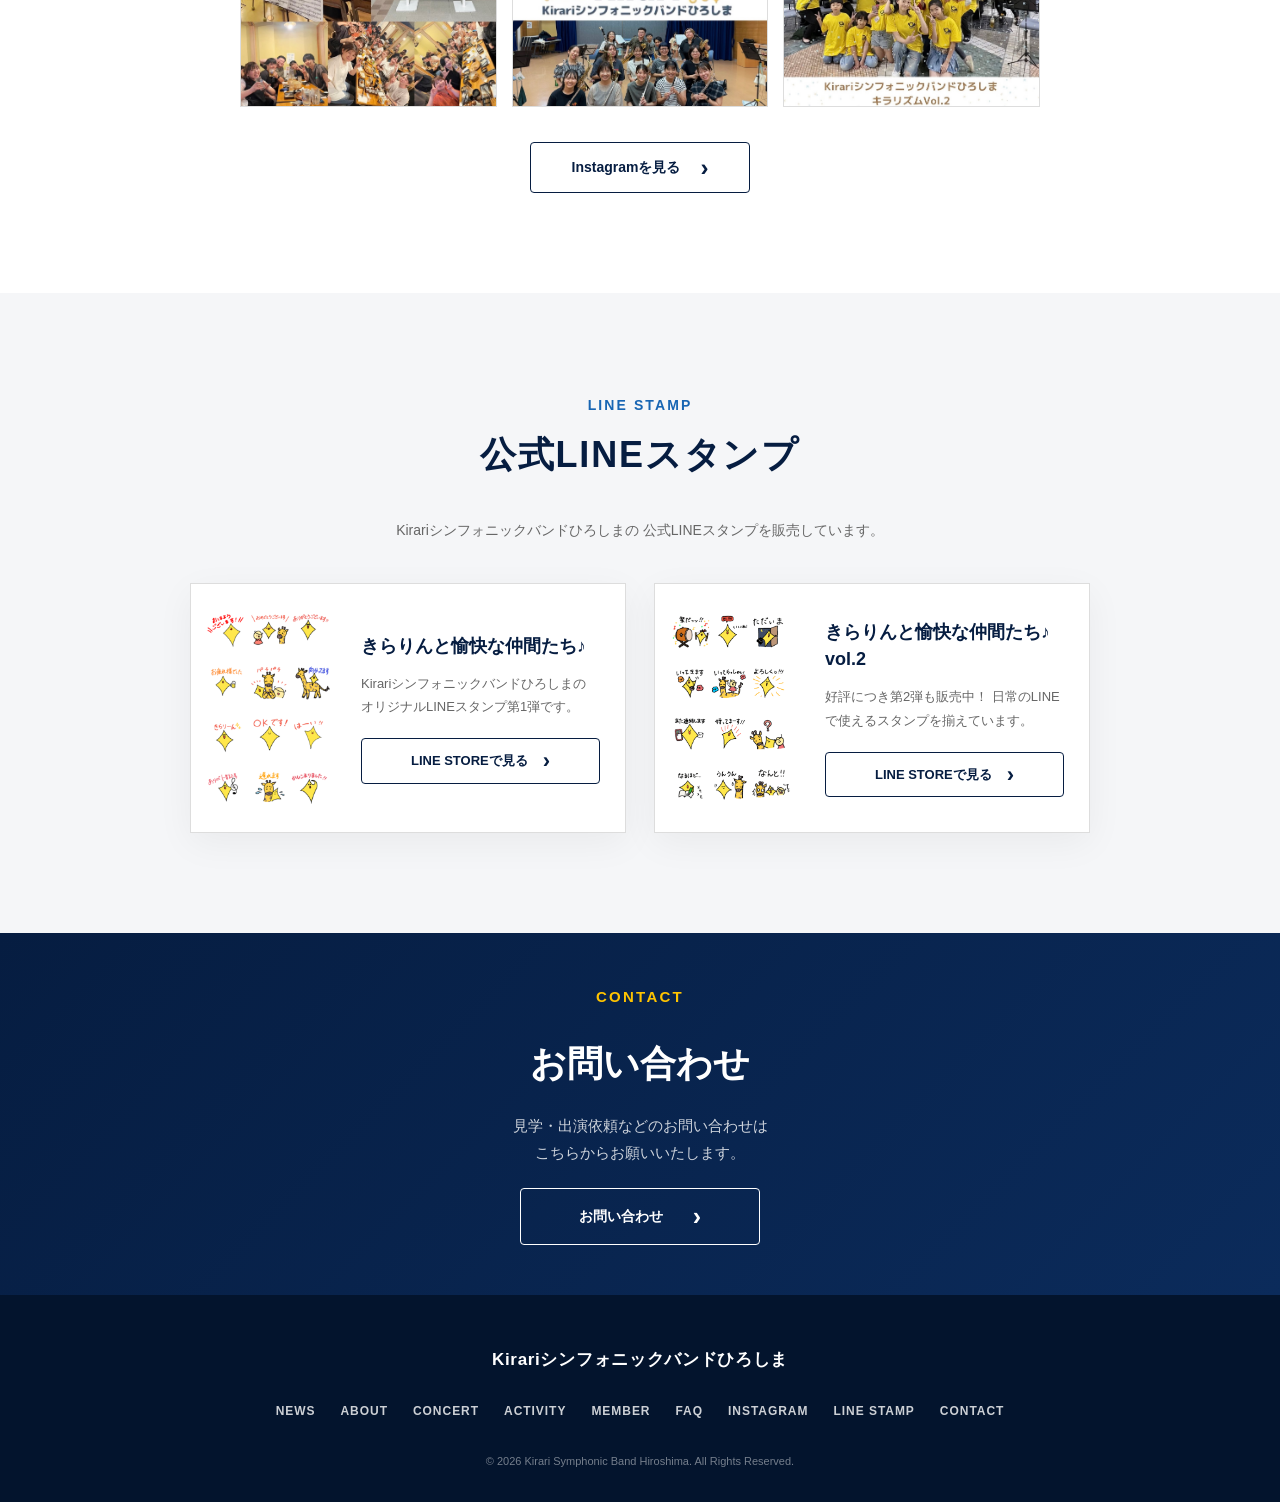
==== commit 4f90b138: "LINEスタンプ紹介追加" ====
--- a/index.html
+++ b/index.html
@@ -41,6 +41,7 @@
         <a href="#member">MEMBER</a>
         <a href="#faq">FAQ</a>
         <a href="#instagram">INSTAGRAM</a>
+        <a href="#line-stamp">LINE STAMP</a>
         <a href="#contact">CONTACT</a>
 
       </nav>
@@ -689,6 +690,130 @@
 
     </section>
 
+        <!-- ==================== LINE STAMP ==================== -->
+
+    <section id="line-stamp" class="section line-stamp-section">
+
+      <div class="container">
+
+        <div class="section-heading">
+
+          <p class="eyebrow">
+            LINE STAMP
+          </p>
+
+          <h2>
+            公式LINEスタンプ
+          </h2>
+
+        </div>
+
+
+        <div class="line-stamp-intro">
+
+          <p>
+            Kirariシンフォニックバンドひろしまの<br class="line-stamp-mobile-br">
+            公式LINEスタンプを販売しています。
+          </p>
+
+        </div>
+
+
+        <div class="line-stamp-grid">
+
+          <!-- ====================
+               VOL.1
+          ==================== -->
+
+          <article class="line-stamp-card">
+
+            <div class="line-stamp-image">
+
+              <img
+                src="images/line-stamp/vol1.png"
+                alt="公式LINEスタンプ Vol.1"
+                loading="lazy"
+              >
+
+            </div>
+
+
+            <div class="line-stamp-content">
+
+              <h3>
+                きらりんと愉快な仲間たち♪
+              </h3>
+
+              <p>
+                Kirariシンフォニックバンドひろしまの
+                オリジナルLINEスタンプ第1弾です。
+              </p>
+
+
+              <a
+                href="https://store.line.me/stickershop/product/30757518/ja?utm_source=gnsh_stickerDetail&fbclid=PAdGRleAUHLk1wZG9mAmZkaWQWUNzIuoDEJ8eUocSfLQ0TOfvRWFvPx2V4dG4DYWVtAjExAHNydGMGYXBwX2lkDzEyNDAyNDU3NDI4NzQxNAABpxdaMrMxn_gN2zINwcPKVq_WzgFVWS3b_NM239SE7OeK0f7NbyYNUnh0Z7so_aem_zKYlw2OqGnR82JLibWOwqw"
+                class="line-stamp-button"
+                target="_blank"
+                rel="noopener noreferrer"
+              >
+                LINE STOREで見る
+                <span>›</span>
+              </a>
+
+            </div>
+
+          </article>
+
+
+          <!-- ====================
+               VOL.2
+          ==================== -->
+
+          <article class="line-stamp-card">
+
+            <div class="line-stamp-image">
+
+              <img
+                src="images/line-stamp/vol2.png"
+                alt="公式LINEスタンプ Vol.2"
+                loading="lazy"
+              >
+
+            </div>
+
+
+            <div class="line-stamp-content">
+
+              <h3>
+                きらりんと愉快な仲間たち♪ vol.2
+              </h3>
+
+              <p>
+                好評につき第2弾も販売中！
+                日常のLINEで使えるスタンプを揃えています。
+              </p>
+
+
+              <a
+                href="https://store.line.me/stickershop/product/33531356/ja?utm_source=gnsh_stickerDetail&fbclid=PAdGRleAUHLnhwZG9mAmZkaWQWUNwff7qkgxtWaoBGvFEwE2lwISSVH2V4dG4DYWVtAjExAHNydGMGYXBwX2lkDzEyNDAyNDU3NDI4NzQxNAABp0O0sut0BizaUSm4BmWqQ5yd6ttbNZXsuMa3TiABA6KHE6Jh1OICFGQcKnb9_aem_WoQLei1wDrFDoKJEl5p86g"
+                class="line-stamp-button"
+                target="_blank"
+                rel="noopener noreferrer"
+              >
+                LINE STOREで見る
+                <span>›</span>
+              </a>
+
+            </div>
+
+          </article>
+
+        </div>
+
+      </div>
+
+    </section>
+
 
     <!-- ==================== CONTACT ==================== -->
 
@@ -764,6 +889,10 @@
         <a href="#instagram">
           INSTAGRAM
         </a>
+        
+        <a href="#line-stamp">
+          LINE STAMP
+        </a>
 
         <a href="#contact">
           CONTACT
--- a/css/common.css
+++ b/css/common.css
@@ -2509,4 +2509,286 @@
     font-size: 11px;
   }
 
+}
+
+
+/* ==================================================
+   LINE STAMP
+================================================== */
+
+.line-stamp-section {
+  background: var(--gray);
+}
+
+
+/* ====================
+   INTRO
+==================== */
+
+.line-stamp-intro {
+  margin: -15px auto 40px;
+  text-align: center;
+}
+
+.line-stamp-intro p {
+  margin: 0;
+  color: var(--text-light);
+  font-size: 14px;
+}
+
+
+/* ====================
+   GRID
+==================== */
+
+.line-stamp-grid {
+  display: grid;
+
+  grid-template-columns: repeat(2, 1fr);
+
+  gap: 28px;
+
+  max-width: 900px;
+
+  margin: 0 auto;
+}
+
+
+/* ====================
+   CARD
+==================== */
+
+.line-stamp-card {
+  display: grid;
+
+  grid-template-columns: 145px minmax(0, 1fr);
+
+  min-height: 250px;
+
+  overflow: hidden;
+
+  background: var(--white);
+
+  border: 1px solid var(--border);
+
+  box-shadow:
+    0 10px 35px rgba(0, 0, 0, .05);
+}
+
+
+/* ====================
+   IMAGE
+==================== */
+
+.line-stamp-image {
+  display: flex;
+
+  align-items: center;
+  justify-content: center;
+
+  height: 100%;
+  padding-left: 10px;
+
+  overflow: hidden;
+}
+
+.line-stamp-image img {
+  display: block;
+
+  width: 100%;
+  height: auto;
+
+  max-height: 200px;
+
+  object-fit: contain;
+
+  transition:
+    transform .35s ease,
+    opacity .35s ease;
+}
+
+.line-stamp-card:hover
+.line-stamp-image img {
+  transform: scale(1.03);
+
+  opacity: .9;
+}
+
+
+/* ====================
+   CONTENT
+==================== */
+
+.line-stamp-content {
+  display: flex;
+
+  flex-direction: column;
+
+  justify-content: center;
+
+  padding: 25px;
+}
+
+.line-stamp-content h3 {
+  margin: 0 0 12px;
+
+  color: var(--navy);
+
+  font-size: 18px;
+
+  line-height: 1.5;
+}
+
+.line-stamp-content p {
+  margin: 0 0 20px;
+
+  color: var(--text-light);
+
+  font-size: 13px;
+
+  line-height: 1.8;
+}
+
+
+/* ====================
+   BUTTON
+==================== */
+
+.line-stamp-button {
+  display: inline-flex;
+
+  align-items: center;
+  justify-content: center;
+
+  gap: 15px;
+
+  width: 100%;
+
+  padding: 10px 15px;
+
+  border: 1px solid var(--navy);
+
+  border-radius: 4px;
+
+  color: var(--navy);
+
+  font-size: 13px;
+
+  font-weight: 700;
+
+  transition:
+    background .25s ease,
+    color .25s ease;
+}
+
+.line-stamp-button span {
+  font-size: 22px;
+
+  line-height: 1;
+}
+
+.line-stamp-button:hover {
+  background: var(--navy);
+
+  color: var(--white);
+}
+
+
+/* ====================
+   MOBILE
+==================== */
+
+.line-stamp-mobile-br {
+  display: none;
+}
+
+
+@media (max-width: 900px) {
+
+  .line-stamp-grid {
+    grid-template-columns: 1fr;
+
+    max-width: 650px;
+  }
+
+}
+
+
+@media (max-width: 700px) {
+
+  .line-stamp-intro {
+    margin: -10px auto 30px;
+  }
+
+  .line-stamp-intro p {
+    font-size: 13px;
+
+    line-height: 1.8;
+  }
+
+  .line-stamp-mobile-br {
+    display: block;
+  }
+
+  .line-stamp-grid {
+    gap: 20px;
+  }
+
+  .line-stamp-card {
+    grid-template-columns: 120px minmax(0, 1fr);
+
+    min-height: 220px;
+  }
+
+  .line-stamp-image img {
+    max-height: 170px;
+  }
+
+  .line-stamp-content {
+    padding: 20px;
+  }
+
+  .line-stamp-content h3 {
+    font-size: 17px;
+  }
+
+  .line-stamp-content p {
+    font-size: 12px;
+
+    line-height: 1.7;
+  }
+
+  .line-stamp-button {
+    padding: 9px 10px;
+
+    font-size: 12px;
+  }
+
+}
+
+
+@media (max-width: 400px) {
+
+  .line-stamp-card {
+    grid-template-columns: 105px minmax(0, 1fr);
+
+    min-height: 210px;
+  }
+
+  .line-stamp-image img {
+    max-height: 160px;
+  }
+
+  .line-stamp-content {
+    padding: 16px;
+  }
+
+  .line-stamp-content h3 {
+    font-size: 15px;
+  }
+
+  .line-stamp-content p {
+    font-size: 11px;
+  }
+
 }
